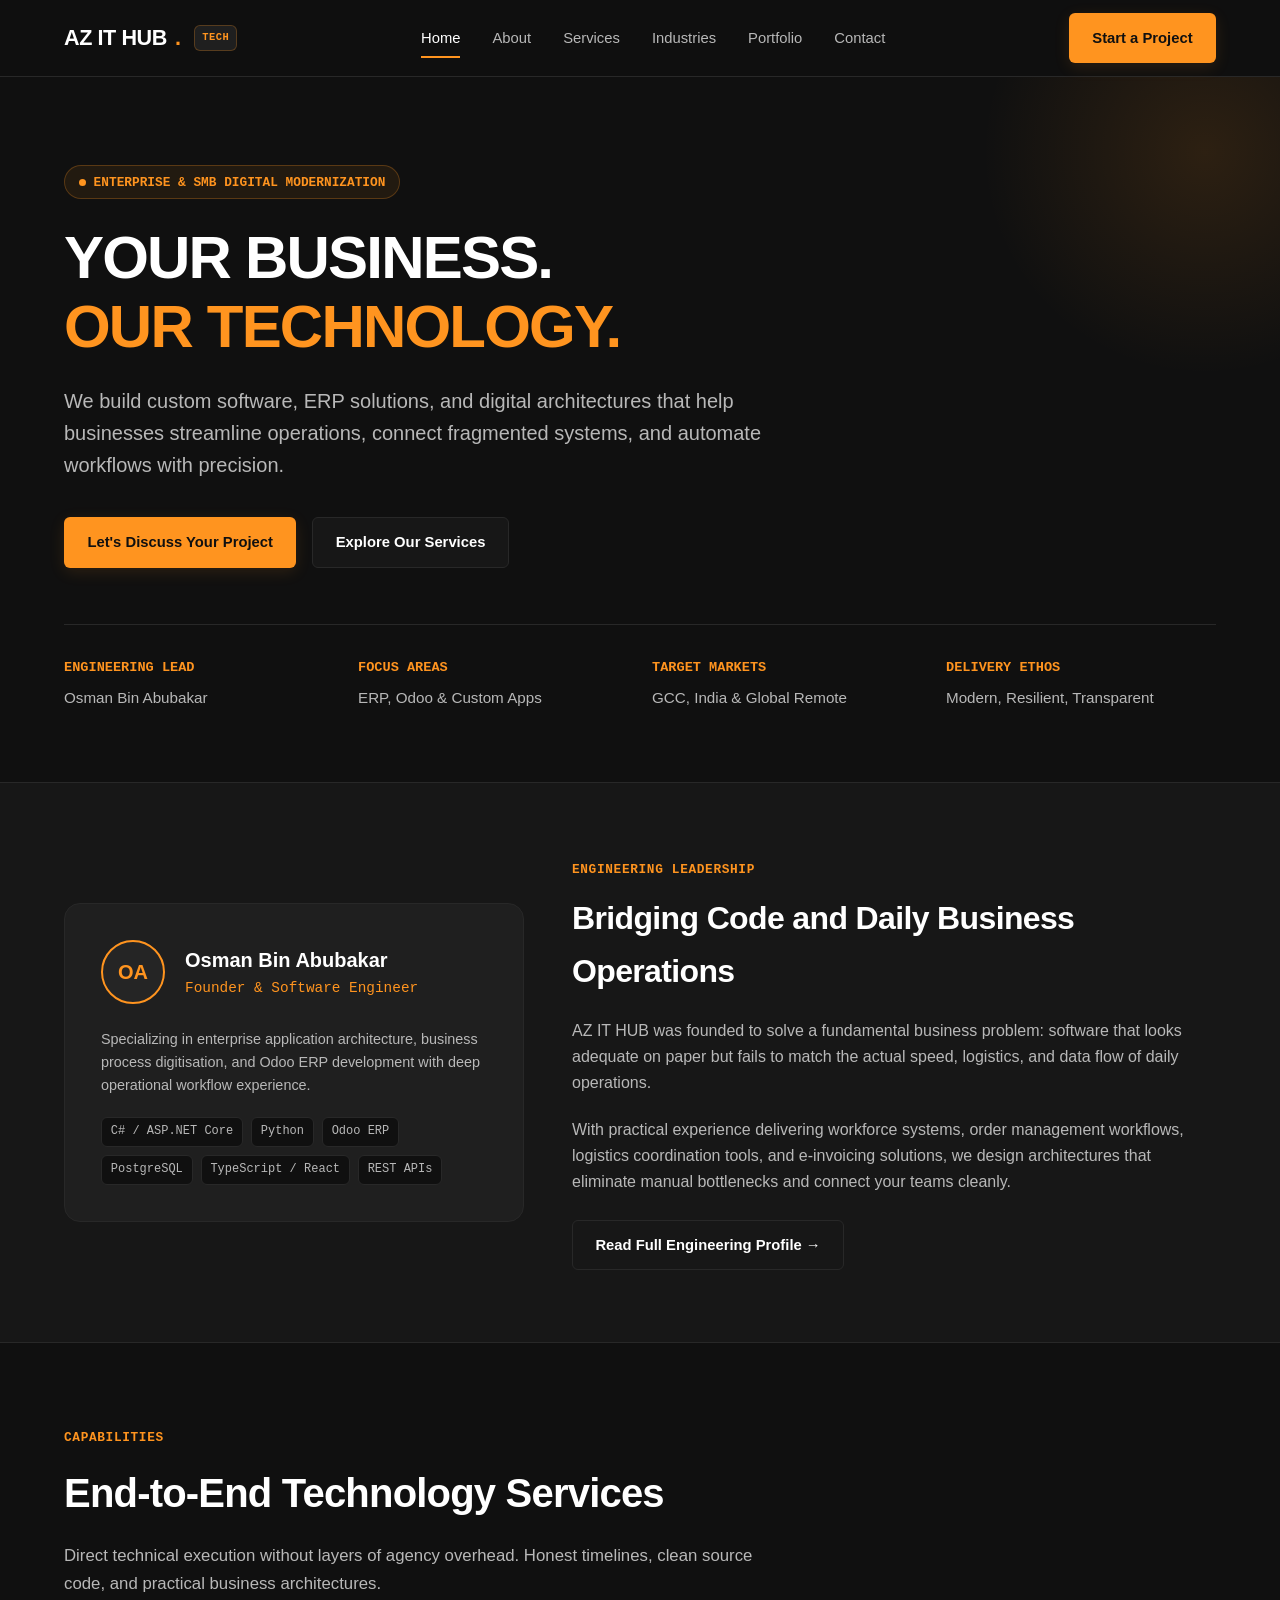
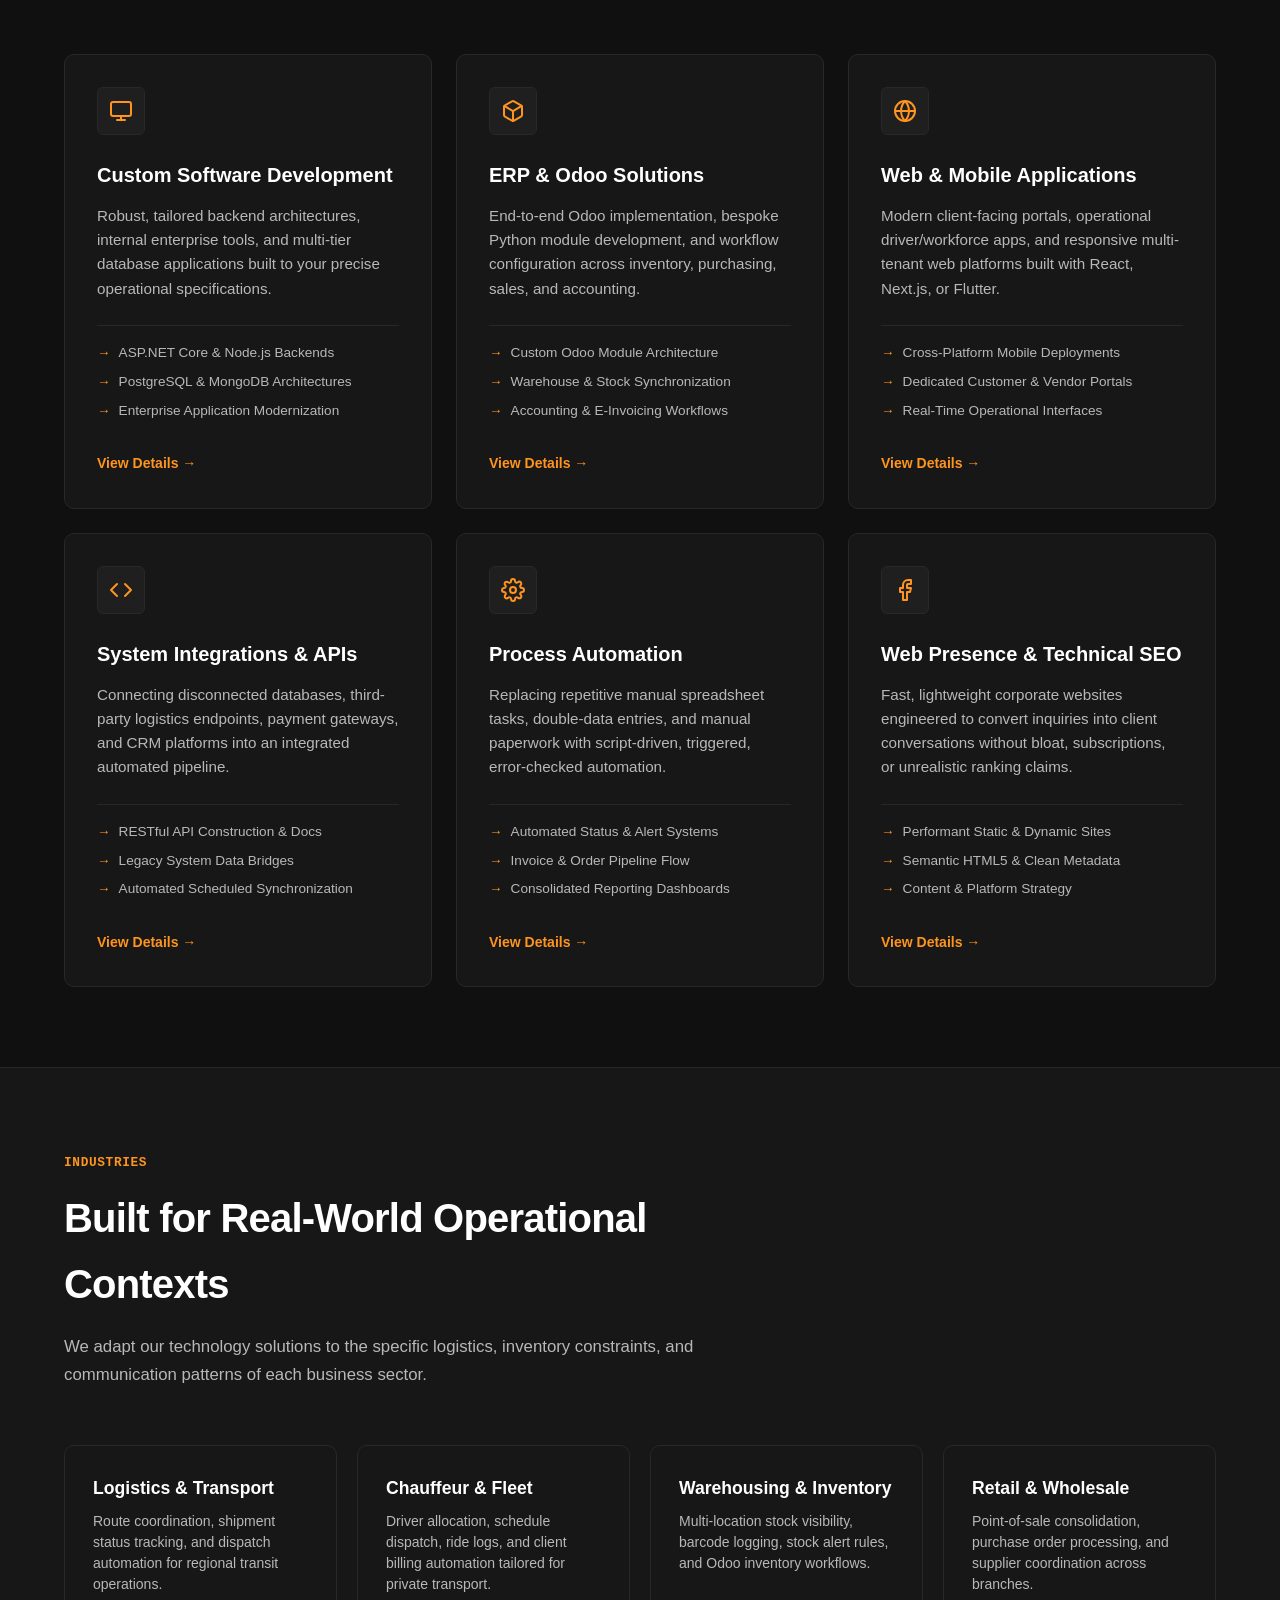
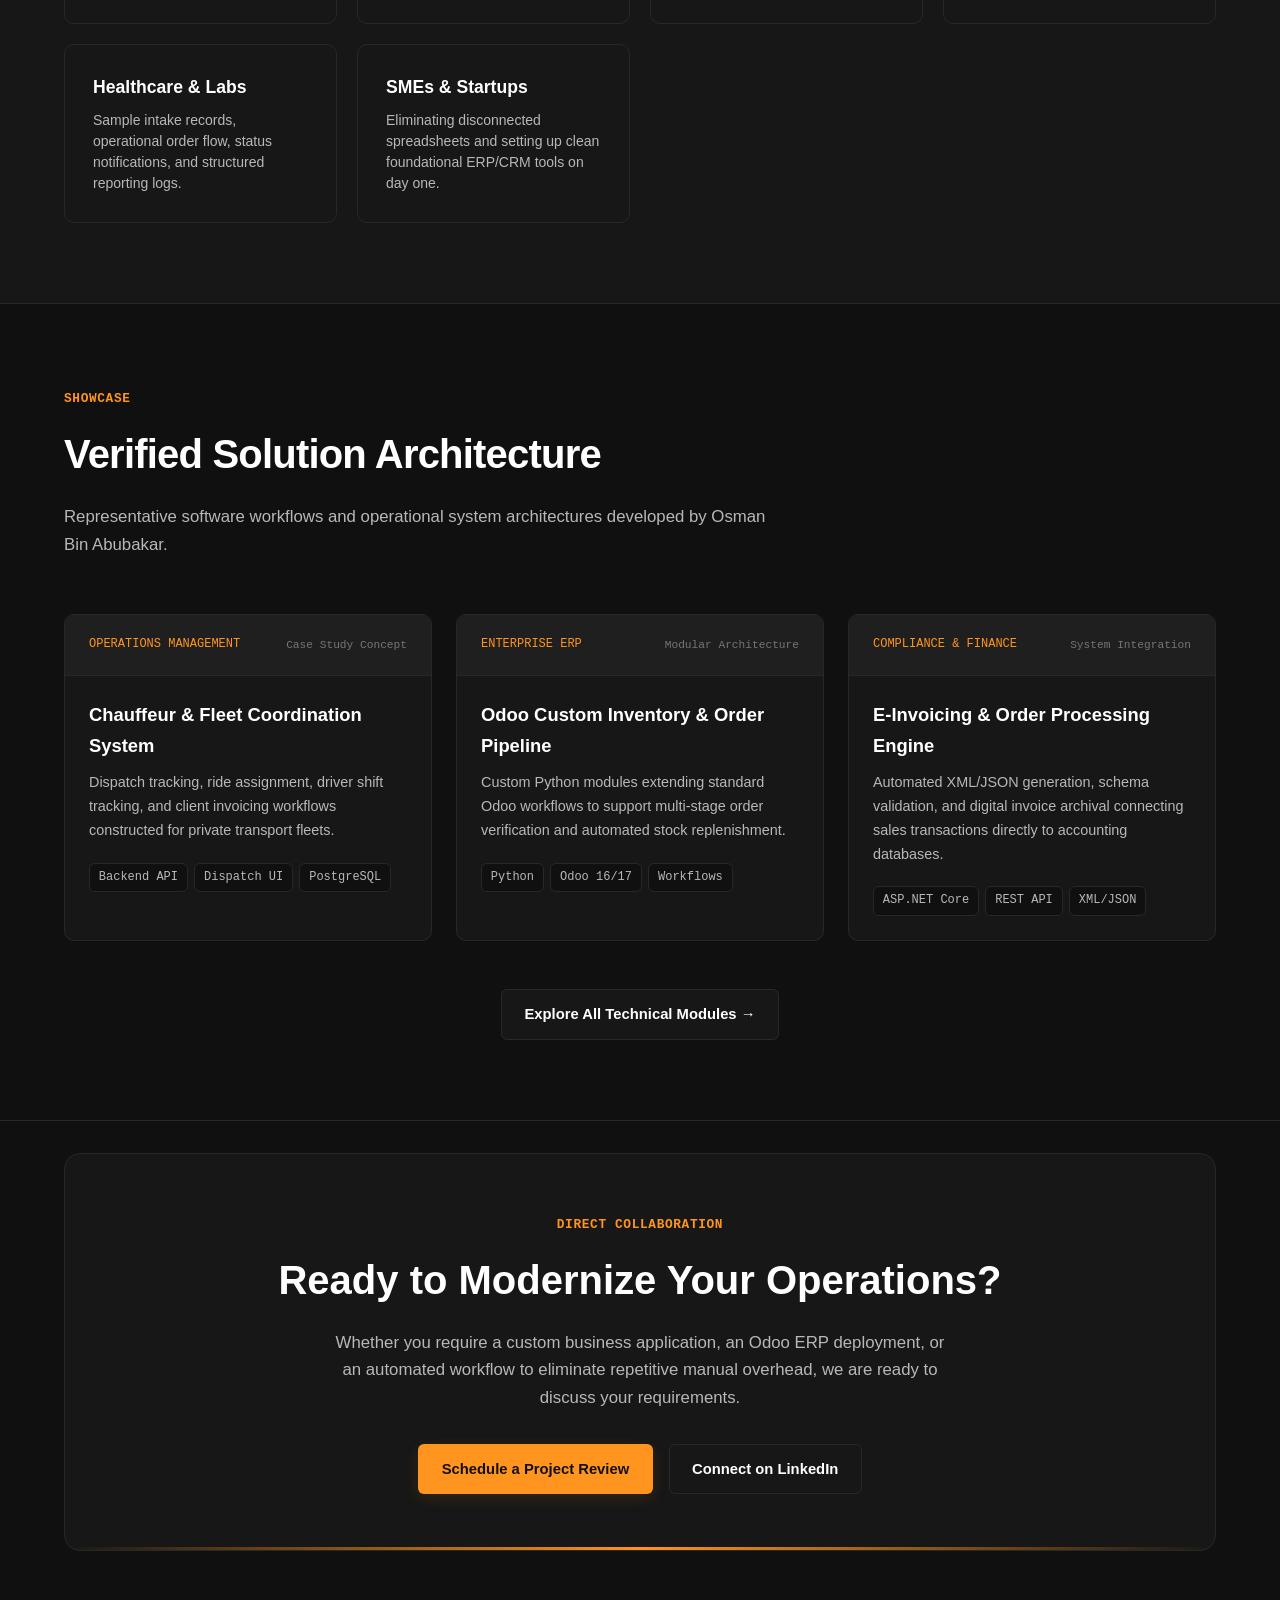
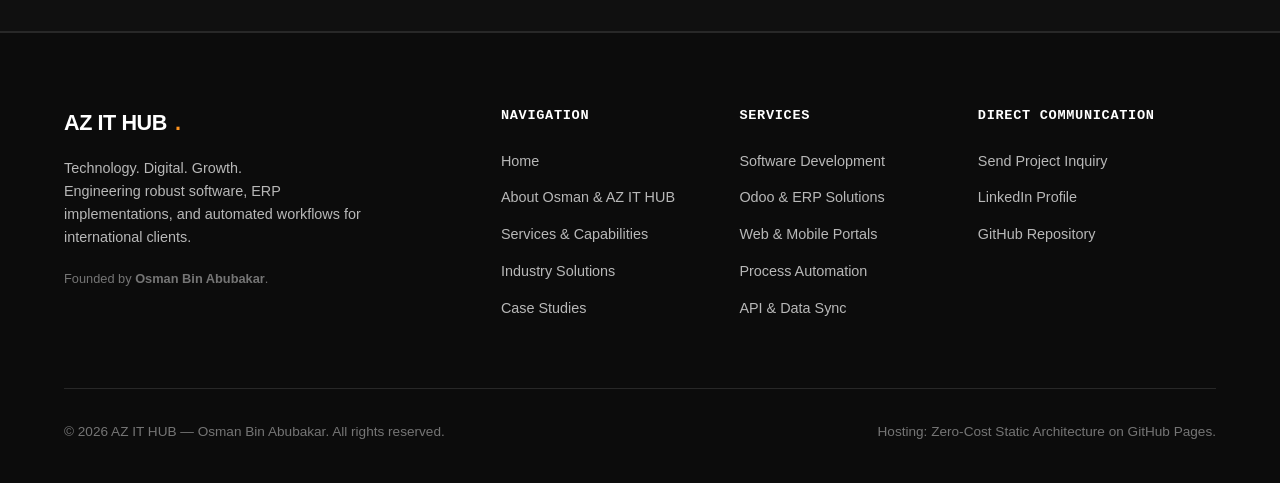
==== index.html @ c51abe87 "Add index.html for AZ IT HUB website This is a new HTML file for the AZ IT HUB website, including me" ====
<!DOCTYPE html>
<html lang="en">
<head>
  <meta charset="UTF-8">
  <meta name="viewport" content="width=device-width, initial-scale=1.0">
  <title>AZ IT HUB — Custom Software, ERP & Odoo Solutions</title>
  
  <meta name="description" content="AZ IT HUB provides custom software engineering, ERP & Odoo customization, web/mobile applications, and business process automation for GCC and international enterprises.">
  <meta name="keywords" content="AZ IT HUB, Osman Bin Abubakar, Odoo Developer, ERP Solutions, Software Development GCC, Business Automation, Saudi Arabia, UAE, Oman">
  <meta name="author" content="Osman Bin Abubakar">

  <!-- Open Graph / Meta -->
  <meta property="og:type" content="website">
  <meta property="og:title" content="AZ IT HUB — Technology. Digital. Growth.">
  <meta property="og:description" content="Custom software development, ERP workflows, and enterprise automation by Osman Bin Abubakar.">
  <meta property="og:url" content="https://GITHUBUSERNAME.github.io/">

  <link rel="stylesheet" href="assets/css/style.css">

  <!-- Structured Data / JSON-LD -->
  <script type="application/ld+json">
  {
    "@context": "https://schema.org",
    "@type": "ProfessionalService",
    "name": "AZ IT HUB",
    "founder": {
      "@type": "Person",
      "name": "Osman Bin Abubakar",
      "jobTitle": "Software Engineer"
    },
    "slogan": "Technology. Digital. Growth.",
    "description": "Enterprise software engineering, Odoo implementations, and process automation solutions.",
    "url": "https://GITHUBUSERNAME.github.io/",
    "areaServed": ["Saudi Arabia", "United Arab Emirates", "Oman", "Qatar", "India", "Worldwide"]
  }
  </script>
</head>
<body>

  <!-- Site Navigation -->
  <header class="site-header">
    <div class="container nav-wrapper">
      <a href="index.html" class="brand-logo" aria-label="AZ IT HUB Homepage">
        AZ IT HUB<span class="accent-dot">.</span>
        <span class="brand-badge">Tech</span>
      </a>

      <nav class="nav-menu" id="navMenu" aria-label="Primary Navigation">
        <a href="index.html" class="nav-link active">Home</a>
        <a href="about.html" class="nav-link">About</a>
        <a href="services.html" class="nav-link">Services</a>
        <a href="industries.html" class="nav-link">Industries</a>
        <a href="portfolio.html" class="nav-link">Portfolio</a>
        <a href="contact.html" class="nav-link">Contact</a>
      </nav>

      <div class="nav-actions">
        <a href="contact.html" class="btn btn-primary">Start a Project</a>
        <button class="menu-toggle" id="menuToggle" aria-label="Toggle navigation menu" aria-expanded="false">
          <svg viewBox="0 0 24 24" fill="none" stroke="currentColor" stroke-width="2" stroke-linecap="round" stroke-linejoin="round">
            <line x1="3" y1="12" x2="21" y2="12"></line>
            <line x1="3" y1="6" x2="21" y2="6"></line>
            <line x1="3" y1="18" x2="21" y2="18"></line>
          </svg>
        </button>
      </div>
    </div>
  </header>

  <main>
    <!-- Hero Section -->
    <section class="hero-section">
      <div class="container">
        <div class="hero-content">
          <div class="hero-pill">
            <span class="dot"></span>
            Enterprise &amp; SMB Digital Modernization
          </div>
          <h1 class="hero-title">
            YOUR BUSINESS.<br>
            <span class="highlight">OUR TECHNOLOGY.</span>
          </h1>
          <p class="hero-lead">
            We build custom software, ERP solutions, and digital architectures that help businesses streamline operations, connect fragmented systems, and automate workflows with precision.
          </p>
          <div class="hero-cta-group">
            <a href="contact.html" class="btn btn-primary">Let's Discuss Your Project</a>
            <a href="services.html" class="btn btn-secondary">Explore Our Services</a>
          </div>
        </div>

        <div class="hero-meta">
          <div class="meta-item">
            <h4>Engineering Lead</h4>
            <p>Osman Bin Abubakar</p>
          </div>
          <div class="meta-item">
            <h4>Focus Areas</h4>
            <p>ERP, Odoo &amp; Custom Apps</p>
          </div>
          <div class="meta-item">
            <h4>Target Markets</h4>
            <p>GCC, India &amp; Global Remote</p>
          </div>
          <div class="meta-item">
            <h4>Delivery Ethos</h4>
            <p>Modern, Resilient, Transparent</p>
          </div>
        </div>
      </div>
    </section>

    <!-- Founder & Technical Capability -->
    <section class="founder-strip">
      <div class="container">
        <div class="founder-grid">
          <div class="founder-card">
            <div class="founder-card-header">
              <div class="founder-avatar-placeholder">OA</div>
              <div class="founder-info">
                <h3>Osman Bin Abubakar</h3>
                <p>Founder &amp; Software Engineer</p>
              </div>
            </div>
            <p style="font-size: 0.9rem; color: var(--text-muted); line-height: 1.6;">
              Specializing in enterprise application architecture, business process digitisation, and Odoo ERP development with deep operational workflow experience.
            </p>
            <div class="founder-stack-tags">
              <span class="tag">C# / ASP.NET Core</span>
              <span class="tag">Python</span>
              <span class="tag">Odoo ERP</span>
              <span class="tag">PostgreSQL</span>
              <span class="tag">TypeScript / React</span>
              <span class="tag">REST APIs</span>
            </div>
          </div>

          <div class="founder-narrative">
            <span class="section-tag">Engineering Leadership</span>
            <h2>Bridging Code and Daily Business Operations</h2>
            <p>
              AZ IT HUB was founded to solve a fundamental business problem: software that looks adequate on paper but fails to match the actual speed, logistics, and data flow of daily operations.
            </p>
            <p>
              With practical experience delivering workforce systems, order management workflows, logistics coordination tools, and e-invoicing solutions, we design architectures that eliminate manual bottlenecks and connect your teams cleanly.
            </p>
            <div style="margin-top: 1.5rem;">
              <a href="about.html" class="btn btn-outline">Read Full Engineering Profile &rarr;</a>
            </div>
          </div>
        </div>
      </div>
    </section>

    <!-- Core Services Overview -->
    <section class="section">
      <div class="container">
        <div class="section-header">
          <span class="section-tag">Capabilities</span>
          <h2 class="section-title">End-to-End Technology Services</h2>
          <p class="section-desc">
            Direct technical execution without layers of agency overhead. Honest timelines, clean source code, and practical business architectures.
          </p>
        </div>

        <div class="services-grid">
          <!-- Service 1 -->
          <article class="service-card">
            <div class="service-icon">
              <svg width="24" height="24" fill="none" stroke="currentColor" stroke-width="2" stroke-linecap="round" stroke-linejoin="round"><rect x="2" y="3" width="20" height="14" rx="2" ry="2"></rect><line x1="8" y1="21" x2="16" y2="21"></line><line x1="12" y1="17" x2="12" y2="21"></line></svg>
            </div>
            <h3>Custom Software Development</h3>
            <p>Robust, tailored backend architectures, internal enterprise tools, and multi-tier database applications built to your precise operational specifications.</p>
            <ul class="service-features">
              <li>ASP.NET Core &amp; Node.js Backends</li>
              <li>PostgreSQL &amp; MongoDB Architectures</li>
              <li>Enterprise Application Modernization</li>
            </ul>
            <a href="services.html#software" class="service-link">View Details &rarr;</a>
          </article>

          <!-- Service 2 -->
          <article class="service-card">
            <div class="service-icon">
              <svg width="24" height="24" fill="none" stroke="currentColor" stroke-width="2" stroke-linecap="round" stroke-linejoin="round"><path d="M21 16V8a2 2 0 0 0-1-1.73l-7-4a2 2 0 0 0-2 0l-7 4A2 2 0 0 0 3 8v8a2 2 0 0 0 1 1.73l7 4a2 2 0 0 0 2 0l7-4A2 2 0 0 0 21 16z"></path><polyline points="3.27 6.96 12 12.01 20.73 6.96"></polyline><line x1="12" y1="22.08" x2="12" y2="12"></line></svg>
            </div>
            <h3>ERP &amp; Odoo Solutions</h3>
            <p>End-to-end Odoo implementation, bespoke Python module development, and workflow configuration across inventory, purchasing, sales, and accounting.</p>
            <ul class="service-features">
              <li>Custom Odoo Module Architecture</li>
              <li>Warehouse &amp; Stock Synchronization</li>
              <li>Accounting &amp; E-Invoicing Workflows</li>
            </ul>
            <a href="services.html#odoo" class="service-link">View Details &rarr;</a>
          </article>

          <!-- Service 3 -->
          <article class="service-card">
            <div class="service-icon">
              <svg width="24" height="24" fill="none" stroke="currentColor" stroke-width="2" stroke-linecap="round" stroke-linejoin="round"><circle cx="12" cy="12" r="10"></circle><line x1="2" y1="12" x2="22" y2="12"></line><path d="M12 2a15.3 15.3 0 0 1 4 10 15.3 15.3 0 0 1-4 10 15.3 15.3 0 0 1-4-10 15.3 15.3 0 0 1 4-10z"></path></svg>
            </div>
            <h3>Web &amp; Mobile Applications</h3>
            <p>Modern client-facing portals, operational driver/workforce apps, and responsive multi-tenant web platforms built with React, Next.js, or Flutter.</p>
            <ul class="service-features">
              <li>Cross-Platform Mobile Deployments</li>
              <li>Dedicated Customer &amp; Vendor Portals</li>
              <li>Real-Time Operational Interfaces</li>
            </ul>
            <a href="services.html#apps" class="service-link">View Details &rarr;</a>
          </article>

          <!-- Service 4 -->
          <article class="service-card">
            <div class="service-icon">
              <svg width="24" height="24" fill="none" stroke="currentColor" stroke-width="2" stroke-linecap="round" stroke-linejoin="round"><polyline points="16 18 22 12 16 6"></polyline><polyline points="8 6 2 12 8 18"></polyline></svg>
            </div>
            <h3>System Integrations &amp; APIs</h3>
            <p>Connecting disconnected databases, third-party logistics endpoints, payment gateways, and CRM platforms into an integrated automated pipeline.</p>
            <ul class="service-features">
              <li>RESTful API Construction &amp; Docs</li>
              <li>Legacy System Data Bridges</li>
              <li>Automated Scheduled Synchronization</li>
            </ul>
            <a href="services.html#integrations" class="service-link">View Details &rarr;</a>
          </article>

          <!-- Service 5 -->
          <article class="service-card">
            <div class="service-icon">
              <svg width="24" height="24" fill="none" stroke="currentColor" stroke-width="2" stroke-linecap="round" stroke-linejoin="round"><circle cx="12" cy="12" r="3"></circle><path d="M19.4 15a1.65 1.65 0 0 0 .33 1.82l.06.06a2 2 0 0 1 0 2.83 2 2 0 0 1-2.83 0l-.06-.06a1.65 1.65 0 0 0-1.82-.33 1.65 1.65 0 0 0-1 1.51V21a2 2 0 0 1-2 2 2 2 0 0 1-2-2v-.09A1.65 1.65 0 0 0 9 19.4a1.65 1.65 0 0 0-1.82.33l-.06.06a2 2 0 0 1-2.83 0 2 2 0 0 1 0-2.83l.06-.06a1.65 1.65 0 0 0 .33-1.82 1.65 1.65 0 0 0-1.51-1H3a2 2 0 0 1-2-2 2 2 0 0 1 2-2h.09A1.65 1.65 0 0 0 4.6 9a1.65 1.65 0 0 0-.33-1.82l-.06-.06a2 2 0 0 1 0-2.83 2 2 0 0 1 2.83 0l.06.06a1.65 1.65 0 0 0 1.82.33H9a1.65 1.65 0 0 0 1-1.51V3a2 2 0 0 1 2-2 2 2 0 0 1 2 2v.09a1.65 1.65 0 0 0 1 1.51 1.65 1.65 0 0 0 1.82-.33l.06-.06a2 2 0 0 1 2.83 0 2 2 0 0 1 0 2.83l-.06.06a1.65 1.65 0 0 0-.33 1.82V9a1.65 1.65 0 0 0 1.51 1H21a2 2 0 0 1 2 2 2 2 0 0 1-2 2h-.09a1.65 1.65 0 0 0-1.51 1z"></path></svg>
            </div>
            <h3>Process Automation</h3>
            <p>Replacing repetitive manual spreadsheet tasks, double-data entries, and manual paperwork with script-driven, triggered, error-checked automation.</p>
            <ul class="service-features">
              <li>Automated Status &amp; Alert Systems</li>
              <li>Invoice &amp; Order Pipeline Flow</li>
              <li>Consolidated Reporting Dashboards</li>
            </ul>
            <a href="services.html#automation" class="service-link">View Details &rarr;</a>
          </article>

          <!-- Service 6 -->
          <article class="service-card">
            <div class="service-icon">
              <svg width="24" height="24" fill="none" stroke="currentColor" stroke-width="2" stroke-linecap="round" stroke-linejoin="round"><path d="M18 2h-3a5 5 0 0 0-5 5v3H7v4h3v8h4v-8h3l1-4h-4V7a1 1 0 0 1 1-1h3z"></path></svg>
            </div>
            <h3>Web Presence &amp; Technical SEO</h3>
            <p>Fast, lightweight corporate websites engineered to convert inquiries into client conversations without bloat, subscriptions, or unrealistic ranking claims.</p>
            <ul class="service-features">
              <li>Performant Static &amp; Dynamic Sites</li>
              <li>Semantic HTML5 &amp; Clean Metadata</li>
              <li>Content &amp; Platform Strategy</li>
            </ul>
            <a href="services.html#web" class="service-link">View Details &rarr;</a>
          </article>
        </div>
      </div>
    </section>

    <!-- Industry Alignment -->
    <section class="section" style="background-color: var(--bg-surface);">
      <div class="container">
        <div class="section-header">
          <span class="section-tag">Industries</span>
          <h2 class="section-title">Built for Real-World Operational Contexts</h2>
          <p class="section-desc">
            We adapt our technology solutions to the specific logistics, inventory constraints, and communication patterns of each business sector.
          </p>
        </div>

        <div class="industries-grid">
          <div class="industry-card">
            <h4>Logistics &amp; Transport</h4>
            <p>Route coordination, shipment status tracking, and dispatch automation for regional transit operations.</p>
          </div>
          <div class="industry-card">
            <h4>Chauffeur &amp; Fleet</h4>
            <p>Driver allocation, schedule dispatch, ride logs, and client billing automation tailored for private transport.</p>
          </div>
          <div class="industry-card">
            <h4>Warehousing &amp; Inventory</h4>
            <p>Multi-location stock visibility, barcode logging, stock alert rules, and Odoo inventory workflows.</p>
          </div>
          <div class="industry-card">
            <h4>Retail &amp; Wholesale</h4>
            <p>Point-of-sale consolidation, purchase order processing, and supplier coordination across branches.</p>
          </div>
          <div class="industry-card">
            <h4>Healthcare &amp; Labs</h4>
            <p>Sample intake records, operational order flow, status notifications, and structured reporting logs.</p>
          </div>
          <div class="industry-card">
            <h4>SMEs &amp; Startups</h4>
            <p>Eliminating disconnected spreadsheets and setting up clean foundational ERP/CRM tools on day one.</p>
          </div>
        </div>
      </div>
    </section>

    <!-- Project Portfolio Showcase -->
    <section class="section">
      <div class="container">
        <div class="section-header">
          <span class="section-tag">Showcase</span>
          <h2 class="section-title">Verified Solution Architecture</h2>
          <p class="section-desc">
            Representative software workflows and operational system architectures developed by Osman Bin Abubakar.
          </p>
        </div>

        <div class="portfolio-grid">
          <article class="portfolio-card">
            <div class="portfolio-header">
              <span class="portfolio-category">Operations Management</span>
              <span class="portfolio-status">Case Study Concept</span>
            </div>
            <div class="portfolio-body">
              <h3>Chauffeur &amp; Fleet Coordination System</h3>
              <p>Dispatch tracking, ride assignment, driver shift tracking, and client invoicing workflows constructed for private transport fleets.</p>
              <div class="portfolio-stack">
                <span class="tag">Backend API</span>
                <span class="tag">Dispatch UI</span>
                <span class="tag">PostgreSQL</span>
              </div>
            </div>
          </article>

          <article class="portfolio-card">
            <div class="portfolio-header">
              <span class="portfolio-category">Enterprise ERP</span>
              <span class="portfolio-status">Modular Architecture</span>
            </div>
            <div class="portfolio-body">
              <h3>Odoo Custom Inventory &amp; Order Pipeline</h3>
              <p>Custom Python modules extending standard Odoo workflows to support multi-stage order verification and automated stock replenishment.</p>
              <div class="portfolio-stack">
                <span class="tag">Python</span>
                <span class="tag">Odoo 16/17</span>
                <span class="tag">Workflows</span>
              </div>
            </div>
          </article>

          <article class="portfolio-card">
            <div class="portfolio-header">
              <span class="portfolio-category">Compliance &amp; Finance</span>
              <span class="portfolio-status">System Integration</span>
            </div>
            <div class="portfolio-body">
              <h3>E-Invoicing &amp; Order Processing Engine</h3>
              <p>Automated XML/JSON generation, schema validation, and digital invoice archival connecting sales transactions directly to accounting databases.</p>
              <div class="portfolio-stack">
                <span class="tag">ASP.NET Core</span>
                <span class="tag">REST API</span>
                <span class="tag">XML/JSON</span>
              </div>
            </div>
          </article>
        </div>
        
        <div style="text-align: center; margin-top: 3rem;">
          <a href="portfolio.html" class="btn btn-secondary">Explore All Technical Modules &rarr;</a>
        </div>
      </div>
    </section>

    <!-- Contact CTA Strip -->
    <section class="section" style="padding-top: 2rem;">
      <div class="container">
        <div class="cta-box">
          <span class="section-tag">Direct Collaboration</span>
          <h2>Ready to Modernize Your Operations?</h2>
          <p>
            Whether you require a custom business application, an Odoo ERP deployment, or an automated workflow to eliminate repetitive manual overhead, we are ready to discuss your requirements.
          </p>
          <div class="cta-buttons">
            <a href="contact.html" class="btn btn-primary">Schedule a Project Review</a>
            <a href="https://www.linkedin.com/" target="_blank" rel="noopener noreferrer" class="btn btn-secondary">Connect on LinkedIn</a>
          </div>
        </div>
      </div>
    </section>
  </main>

  <!-- Footer -->
  <footer class="site-footer">
    <div class="container">
      <div class="footer-grid">
        <div class="footer-brand">
          <a href="index.html" class="brand-logo" style="margin-bottom: 1rem; display: inline-flex;">
            AZ IT HUB<span class="accent-dot">.</span>
          </a>
          <p>
            Technology. Digital. Growth.<br>
            Engineering robust software, ERP implementations, and automated workflows for international clients.
          </p>
          <p style="font-size: 0.8rem; color: var(--text-subtle);">
            Founded by <strong>Osman Bin Abubakar</strong>.
          </p>
        </div>

        <div class="footer-col">
          <h4>Navigation</h4>
          <ul class="footer-links">
            <li><a href="index.html">Home</a></li>
            <li><a href="about.html">About Osman &amp; AZ IT HUB</a></li>
            <li><a href="services.html">Services &amp; Capabilities</a></li>
            <li><a href="industries.html">Industry Solutions</a></li>
            <li><a href="portfolio.html">Case Studies</a></li>
          </ul>
        </div>

        <div class="footer-col">
          <h4>Services</h4>
          <ul class="footer-links">
            <li><a href="services.html#software">Software Development</a></li>
            <li><a href="services.html#odoo">Odoo &amp; ERP Solutions</a></li>
            <li><a href="services.html#apps">Web &amp; Mobile Portals</a></li>
            <li><a href="services.html#automation">Process Automation</a></li>
            <li><a href="services.html#integrations">API &amp; Data Sync</a></li>
          </ul>
        </div>

        <div class="footer-col">
          <h4>Direct Communication</h4>
          <ul class="footer-links">
            <li><a href="contact.html">Send Project Inquiry</a></li>
            <li><a href="https://www.linkedin.com/" target="_blank" rel="noopener noreferrer">LinkedIn Profile</a></li>
            <li><a href="https://github.com/GITHUBUSERNAME" target="_blank" rel="noopener noreferrer">GitHub Repository</a></li>
          </ul>
        </div>
      </div>

      <div class="footer-bottom">
        <div>
          &copy; <span id="currentYear"></span> AZ IT HUB — Osman Bin Abubakar. All rights reserved.
        </div>
        <div>
          Hosting: Zero-Cost Static Architecture on GitHub Pages.
        </div>
      </div>
    </div>
  </footer>

  <script src="assets/js/script.js"></script>
</body>
</html>
---- assets/css/style.css ----
/* ==========================================================================
   AZ IT HUB — MASTER DESIGN SYSTEM
   Brand Palette:
   - Primary Dark:   #101010
   - Surface Dark:   #171717
   - Elevated Dark:  #1F1F1F
   - Accent Orange:  #FF941F
   - Text White:     #FFFFFF
   - Text Muted:     #B8B8B8
   - Border Subtle:  #282828
   ========================================================================== */

:root {
  --bg-primary: #101010;
  --bg-surface: #171717;
  --bg-elevated: #1F1F1F;
  --accent: #FF941F;
  --accent-hover: #E07E12;
  --accent-glow: rgba(255, 148, 31, 0.12);
  --text-main: #FFFFFF;
  --text-muted: #B8B8B8;
  --text-subtle: #757575;
  --border: #282828;
  --border-focus: #FF941F;
  --container-max: 1200px;
  --transition: all 0.25s cubic-bezier(0.16, 1, 0.3, 1);
  --radius-sm: 6px;
  --radius-md: 10px;
  --radius-lg: 16px;
  --font-stack: -apple-system, BlinkMacSystemFont, "Segoe UI", Roboto, "Helvetica Neue", Arial, sans-serif;
  --font-mono: SFMono-Regular, Menlo, Monaco, Consolas, "Liberation Mono", "Courier New", monospace;
}

*, *::before, *::after {
  box-sizing: border-box;
  margin: 0;
  padding: 0;
}

html {
  font-size: 16px;
  scroll-behavior: smooth;
  background-color: var(--bg-primary);
}

body {
  font-family: var(--font-stack);
  background-color: var(--bg-primary);
  color: var(--text-main);
  line-height: 1.65;
  -webkit-font-smoothing: antialiased;
  -moz-osx-font-smoothing: grayscale;
  overflow-x: hidden;
}

img, svg {
  display: block;
  max-width: 100%;
}

a {
  color: inherit;
  text-decoration: none;
  transition: var(--transition);
}

ul {
  list-style: none;
}

.container {
  width: 100%;
  max-width: var(--container-max);
  margin-left: auto;
  margin-right: auto;
  padding-left: 1.5rem;
  padding-right: 1.5rem;
}

/* ==========================================================================
   NAVIGATION BAR
   ========================================================================== */

.site-header {
  position: sticky;
  top: 0;
  z-index: 1000;
  background-color: rgba(16, 16, 16, 0.92);
  backdrop-filter: blur(12px);
  -webkit-backdrop-filter: blur(12px);
  border-bottom: 1px solid var(--border);
  transition: var(--transition);
}

.nav-wrapper {
  display: flex;
  align-items: center;
  justify-content: space-between;
  height: 76px;
}

.brand-logo {
  display: flex;
  align-items: center;
  gap: 0.5rem;
  font-size: 1.35rem;
  font-weight: 800;
  letter-spacing: -0.02em;
  color: var(--text-main);
}

.brand-logo .accent-dot {
  color: var(--accent);
}

.brand-badge {
  font-size: 0.65rem;
  font-family: var(--font-mono);
  font-weight: 600;
  background: var(--bg-elevated);
  color: var(--accent);
  padding: 0.2rem 0.45rem;
  border-radius: var(--radius-sm);
  border: 1px solid rgba(255, 148, 31, 0.25);
  margin-left: 0.35rem;
  letter-spacing: 0.05em;
  text-transform: uppercase;
}

.nav-menu {
  display: flex;
  align-items: center;
  gap: 2rem;
}

.nav-link {
  font-size: 0.925rem;
  font-weight: 500;
  color: var(--text-muted);
  position: relative;
  padding: 0.5rem 0;
}

.nav-link:hover,
.nav-link.active {
  color: var(--text-main);
}

.nav-link.active::after {
  content: "";
  position: absolute;
  bottom: 0;
  left: 0;
  width: 100%;
  height: 2px;
  background-color: var(--accent);
}

.nav-actions {
  display: flex;
  align-items: center;
  gap: 1rem;
}

.menu-toggle {
  display: none;
  background: none;
  border: 1px solid var(--border);
  border-radius: var(--radius-sm);
  padding: 0.5rem;
  cursor: pointer;
  color: var(--text-main);
}

.menu-toggle svg {
  width: 22px;
  height: 22px;
}

/* ==========================================================================
   BUTTONS & ACTION ELEMENTS
   ========================================================================== */

.btn {
  display: inline-flex;
  align-items: center;
  justify-content: center;
  gap: 0.5rem;
  font-size: 0.925rem;
  font-weight: 600;
  padding: 0.75rem 1.4rem;
  border-radius: var(--radius-sm);
  cursor: pointer;
  white-space: nowrap;
  transition: var(--transition);
  border: 1px solid transparent;
}

.btn-primary {
  background-color: var(--accent);
  color: #101010;
  box-shadow: 0 4px 16px var(--accent-glow);
}

.btn-primary:hover {
  background-color: var(--accent-hover);
  transform: translateY(-1px);
}

.btn-secondary {
  background-color: var(--bg-surface);
  color: var(--text-main);
  border-color: var(--border);
}

.btn-secondary:hover {
  background-color: var(--bg-elevated);
  border-color: var(--accent);
}

.btn-outline {
  background-color: transparent;
  color: var(--text-main);
  border-color: var(--border);
}

.btn-outline:hover {
  border-color: var(--accent);
  color: var(--accent);
}

/* ==========================================================================
   HERO SECTION
   ========================================================================== */

.hero-section {
  padding: 5.5rem 0 4.5rem;
  position: relative;
  border-bottom: 1px solid var(--border);
  overflow: hidden;
}

.hero-section::before {
  content: "";
  position: absolute;
  top: -150px;
  right: -150px;
  width: 450px;
  height: 450px;
  background: radial-gradient(circle, var(--accent-glow) 0%, transparent 70%);
  pointer-events: none;
  z-index: 0;
}

.hero-content {
  position: relative;
  z-index: 1;
  max-width: 860px;
}

.hero-pill {
  display: inline-flex;
  align-items: center;
  gap: 0.5rem;
  font-size: 0.8rem;
  font-weight: 600;
  font-family: var(--font-mono);
  color: var(--accent);
  background-color: rgba(255, 148, 31, 0.08);
  border: 1px solid rgba(255, 148, 31, 0.25);
  padding: 0.35rem 0.85rem;
  border-radius: 999px;
  margin-bottom: 1.5rem;
  text-transform: uppercase;
}

.hero-pill .dot {
  width: 7px;
  height: 7px;
  background-color: var(--accent);
  border-radius: 50%;
}

.hero-title {
  font-size: clamp(2.25rem, 5vw, 3.75rem);
  font-weight: 800;
  letter-spacing: -0.03em;
  line-height: 1.15;
  margin-bottom: 1.5rem;
}

.hero-title .highlight {
  color: var(--accent);
}

.hero-lead {
  font-size: clamp(1.05rem, 2vw, 1.25rem);
  color: var(--text-muted);
  line-height: 1.6;
  margin-bottom: 2.25rem;
  max-width: 760px;
}

.hero-cta-group {
  display: flex;
  flex-wrap: wrap;
  gap: 1rem;
  margin-bottom: 3.5rem;
}

.hero-meta {
  display: grid;
  grid-template-columns: repeat(auto-fit, minmax(200px, 1fr));
  gap: 1.5rem;
  padding-top: 2rem;
  border-top: 1px solid var(--border);
}

.meta-item h4 {
  font-size: 0.85rem;
  font-family: var(--font-mono);
  color: var(--accent);
  text-transform: uppercase;
  margin-bottom: 0.35rem;
}

.meta-item p {
  font-size: 0.95rem;
  color: var(--text-muted);
}

/* ==========================================================================
   FOUNDER INTRODUCTION STRIP
   ========================================================================== */

.founder-strip {
  padding: 4.5rem 0;
  background-color: var(--bg-surface);
  border-bottom: 1px solid var(--border);
}

.founder-grid {
  display: grid;
  grid-template-columns: 1fr 1.4fr;
  gap: 3rem;
  align-items: center;
}

.founder-card {
  background-color: var(--bg-elevated);
  border: 1px solid var(--border);
  border-radius: var(--radius-lg);
  padding: 2.25rem;
  position: relative;
}

.founder-card-header {
  display: flex;
  align-items: center;
  gap: 1.25rem;
  margin-bottom: 1.5rem;
}

.founder-avatar-placeholder {
  width: 64px;
  height: 64px;
  border-radius: 50%;
  background: #252525;
  border: 2px solid var(--accent);
  display: flex;
  align-items: center;
  justify-content: center;
  font-size: 1.25rem;
  font-weight: 700;
  color: var(--accent);
}

.founder-info h3 {
  font-size: 1.25rem;
  font-weight: 700;
  color: var(--text-main);
}

.founder-info p {
  font-size: 0.9rem;
  color: var(--accent);
  font-family: var(--font-mono);
}

.founder-stack-tags {
  display: flex;
  flex-wrap: wrap;
  gap: 0.5rem;
  margin-top: 1.25rem;
}

.tag {
  font-size: 0.75rem;
  font-family: var(--font-mono);
  background-color: var(--bg-primary);
  color: var(--text-muted);
  padding: 0.25rem 0.55rem;
  border-radius: var(--radius-sm);
  border: 1px solid var(--border);
}

.founder-narrative h2 {
  font-size: 2rem;
  font-weight: 700;
  letter-spacing: -0.02em;
  margin-bottom: 1.25rem;
}

.founder-narrative p {
  font-size: 1rem;
  color: var(--text-muted);
  margin-bottom: 1.25rem;
}

/* ==========================================================================
   SERVICES SECTION
   ========================================================================== */

.section {
  padding: 5rem 0;
  border-bottom: 1px solid var(--border);
}

.section-header {
  margin-bottom: 3.5rem;
  max-width: 720px;
}

.section-tag {
  display: inline-block;
  font-size: 0.8rem;
  font-weight: 600;
  font-family: var(--font-mono);
  color: var(--accent);
  text-transform: uppercase;
  margin-bottom: 0.75rem;
  letter-spacing: 0.05em;
}

.section-title {
  font-size: clamp(1.85rem, 3.5vw, 2.5rem);
  font-weight: 700;
  letter-spacing: -0.02em;
  margin-bottom: 1rem;
}

.section-desc {
  font-size: 1.05rem;
  color: var(--text-muted);
}

.services-grid {
  display: grid;
  grid-template-columns: repeat(auto-fit, minmax(320px, 1fr));
  gap: 1.5rem;
}

.service-card {
  background-color: var(--bg-surface);
  border: 1px solid var(--border);
  border-radius: var(--radius-md);
  padding: 2rem;
  transition: var(--transition);
  display: flex;
  flex-direction: column;
}

.service-card:hover {
  border-color: var(--accent);
  transform: translateY(-3px);
  background-color: var(--bg-elevated);
}

.service-icon {
  width: 48px;
  height: 48px;
  background-color: var(--bg-elevated);
  border: 1px solid var(--border);
  border-radius: var(--radius-sm);
  display: flex;
  align-items: center;
  justify-content: center;
  color: var(--accent);
  margin-bottom: 1.5rem;
}

.service-card h3 {
  font-size: 1.25rem;
  font-weight: 700;
  margin-bottom: 0.75rem;
}

.service-card p {
  font-size: 0.95rem;
  color: var(--text-muted);
  line-height: 1.6;
  margin-bottom: 1.5rem;
  flex-grow: 1;
}

.service-features {
  border-top: 1px solid var(--border);
  padding-top: 1rem;
  margin-bottom: 1.5rem;
}

.service-features li {
  font-size: 0.85rem;
  color: var(--text-muted);
  margin-bottom: 0.4rem;
  display: flex;
  align-items: center;
  gap: 0.5rem;
}

.service-features li::before {
  content: "→";
  color: var(--accent);
}

.service-link {
  font-size: 0.875rem;
  font-weight: 600;
  color: var(--accent);
  display: inline-flex;
  align-items: center;
  gap: 0.35rem;
}

.service-link:hover {
  color: var(--accent-hover);
  gap: 0.6rem;
}

/* ==========================================================================
   INDUSTRIES SECTION
   ========================================================================== */

.industries-grid {
  display: grid;
  grid-template-columns: repeat(auto-fit, minmax(260px, 1fr));
  gap: 1.25rem;
}

.industry-card {
  background-color: var(--bg-surface);
  border: 1px solid var(--border);
  border-radius: var(--radius-md);
  padding: 1.75rem;
  transition: var(--transition);
}

.industry-card:hover {
  border-color: var(--accent);
}

.industry-card h4 {
  font-size: 1.1rem;
  font-weight: 700;
  margin-bottom: 0.5rem;
  color: var(--text-main);
}

.industry-card p {
  font-size: 0.875rem;
  color: var(--text-muted);
  line-height: 1.5;
}

/* ==========================================================================
   PORTFOLIO PLACEHOLDER PREVIEW
   ========================================================================== */

.portfolio-grid {
  display: grid;
  grid-template-columns: repeat(auto-fit, minmax(320px, 1fr));
  gap: 1.5rem;
}

.portfolio-card {
  background-color: var(--bg-surface);
  border: 1px solid var(--border);
  border-radius: var(--radius-md);
  overflow: hidden;
  transition: var(--transition);
  display: flex;
  flex-direction: column;
}

.portfolio-card:hover {
  border-color: var(--accent);
}

.portfolio-header {
  padding: 1.25rem 1.5rem;
  background-color: var(--bg-elevated);
  border-bottom: 1px solid var(--border);
  display: flex;
  justify-content: space-between;
  align-items: center;
}

.portfolio-category {
  font-size: 0.75rem;
  font-family: var(--font-mono);
  color: var(--accent);
  text-transform: uppercase;
}

.portfolio-status {
  font-size: 0.7rem;
  font-family: var(--font-mono);
  color: var(--text-subtle);
}

.portfolio-body {
  padding: 1.5rem;
  flex-grow: 1;
}

.portfolio-body h3 {
  font-size: 1.15rem;
  font-weight: 700;
  margin-bottom: 0.65rem;
}

.portfolio-body p {
  font-size: 0.9rem;
  color: var(--text-muted);
  margin-bottom: 1.25rem;
}

.portfolio-stack {
  display: flex;
  flex-wrap: wrap;
  gap: 0.4rem;
}

/* ==========================================================================
   DIRECT ENGAGEMENT / CTA BAR
   ========================================================================== */

.cta-box {
  background-color: var(--bg-surface);
  border: 1px solid var(--border);
  border-radius: var(--radius-lg);
  padding: 3.5rem 2.5rem;
  text-align: center;
  position: relative;
  overflow: hidden;
}

.cta-box::after {
  content: "";
  position: absolute;
  bottom: 0;
  left: 0;
  right: 0;
  height: 3px;
  background: linear-gradient(90deg, transparent, var(--accent), transparent);
}

.cta-box h2 {
  font-size: clamp(1.8rem, 3.5vw, 2.5rem);
  font-weight: 800;
  margin-bottom: 1rem;
}

.cta-box p {
  font-size: 1.05rem;
  color: var(--text-muted);
  max-width: 620px;
  margin: 0 auto 2rem;
}

.cta-buttons {
  display: flex;
  justify-content: center;
  flex-wrap: wrap;
  gap: 1rem;
}

/* ==========================================================================
   FOOTER
   ========================================================================== */

.site-footer {
  padding: 4.5rem 0 2.5rem;
  background-color: #0c0c0c;
  border-top: 1px solid var(--border);
}

.footer-grid {
  display: grid;
  grid-template-columns: 2fr 1fr 1fr 1.2fr;
  gap: 2.5rem;
  margin-bottom: 3.5rem;
}

.footer-brand h3 {
  font-size: 1.35rem;
  font-weight: 800;
  margin-bottom: 0.75rem;
}

.footer-brand p {
  font-size: 0.9rem;
  color: var(--text-muted);
  max-width: 320px;
  line-height: 1.6;
  margin-bottom: 1.25rem;
}

.footer-col h4 {
  font-size: 0.85rem;
  font-family: var(--font-mono);
  color: var(--text-main);
  text-transform: uppercase;
  letter-spacing: 0.05em;
  margin-bottom: 1.25rem;
}

.footer-links li {
  margin-bottom: 0.65rem;
}

.footer-links a {
  font-size: 0.9rem;
  color: var(--text-muted);
}

.footer-links a:hover {
  color: var(--accent);
}

.footer-bottom {
  padding-top: 2rem;
  border-top: 1px solid var(--border);
  display: flex;
  justify-content: space-between;
  align-items: center;
  flex-wrap: wrap;
  gap: 1rem;
  font-size: 0.85rem;
  color: var(--text-subtle);
}

/* ==========================================================================
   RESPONSIVE LAYOUT BREAKPOINTS
   ========================================================================== */

@media (max-width: 992px) {
  .founder-grid {
    grid-template-columns: 1fr;
  }
  .footer-grid {
    grid-template-columns: 1fr 1fr;
  }
}

@media (max-width: 768px) {
  .menu-toggle {
    display: block;
  }

  .nav-menu {
    position: fixed;
    top: 76px;
    left: 0;
    right: 0;
    background-color: var(--bg-surface);
    border-bottom: 1px solid var(--border);
    flex-direction: column;
    padding: 2rem;
    gap: 1.5rem;
    transform: translateY(-150%);
    opacity: 0;
    pointer-events: none;
    transition: var(--transition);
  }

  .nav-menu.is-active {
    transform: translateY(0);
    opacity: 1;
    pointer-events: all;
  }

  .nav-actions .btn {
    display: none;
  }

  .footer-grid {
    grid-template-columns: 1fr;
  }
}
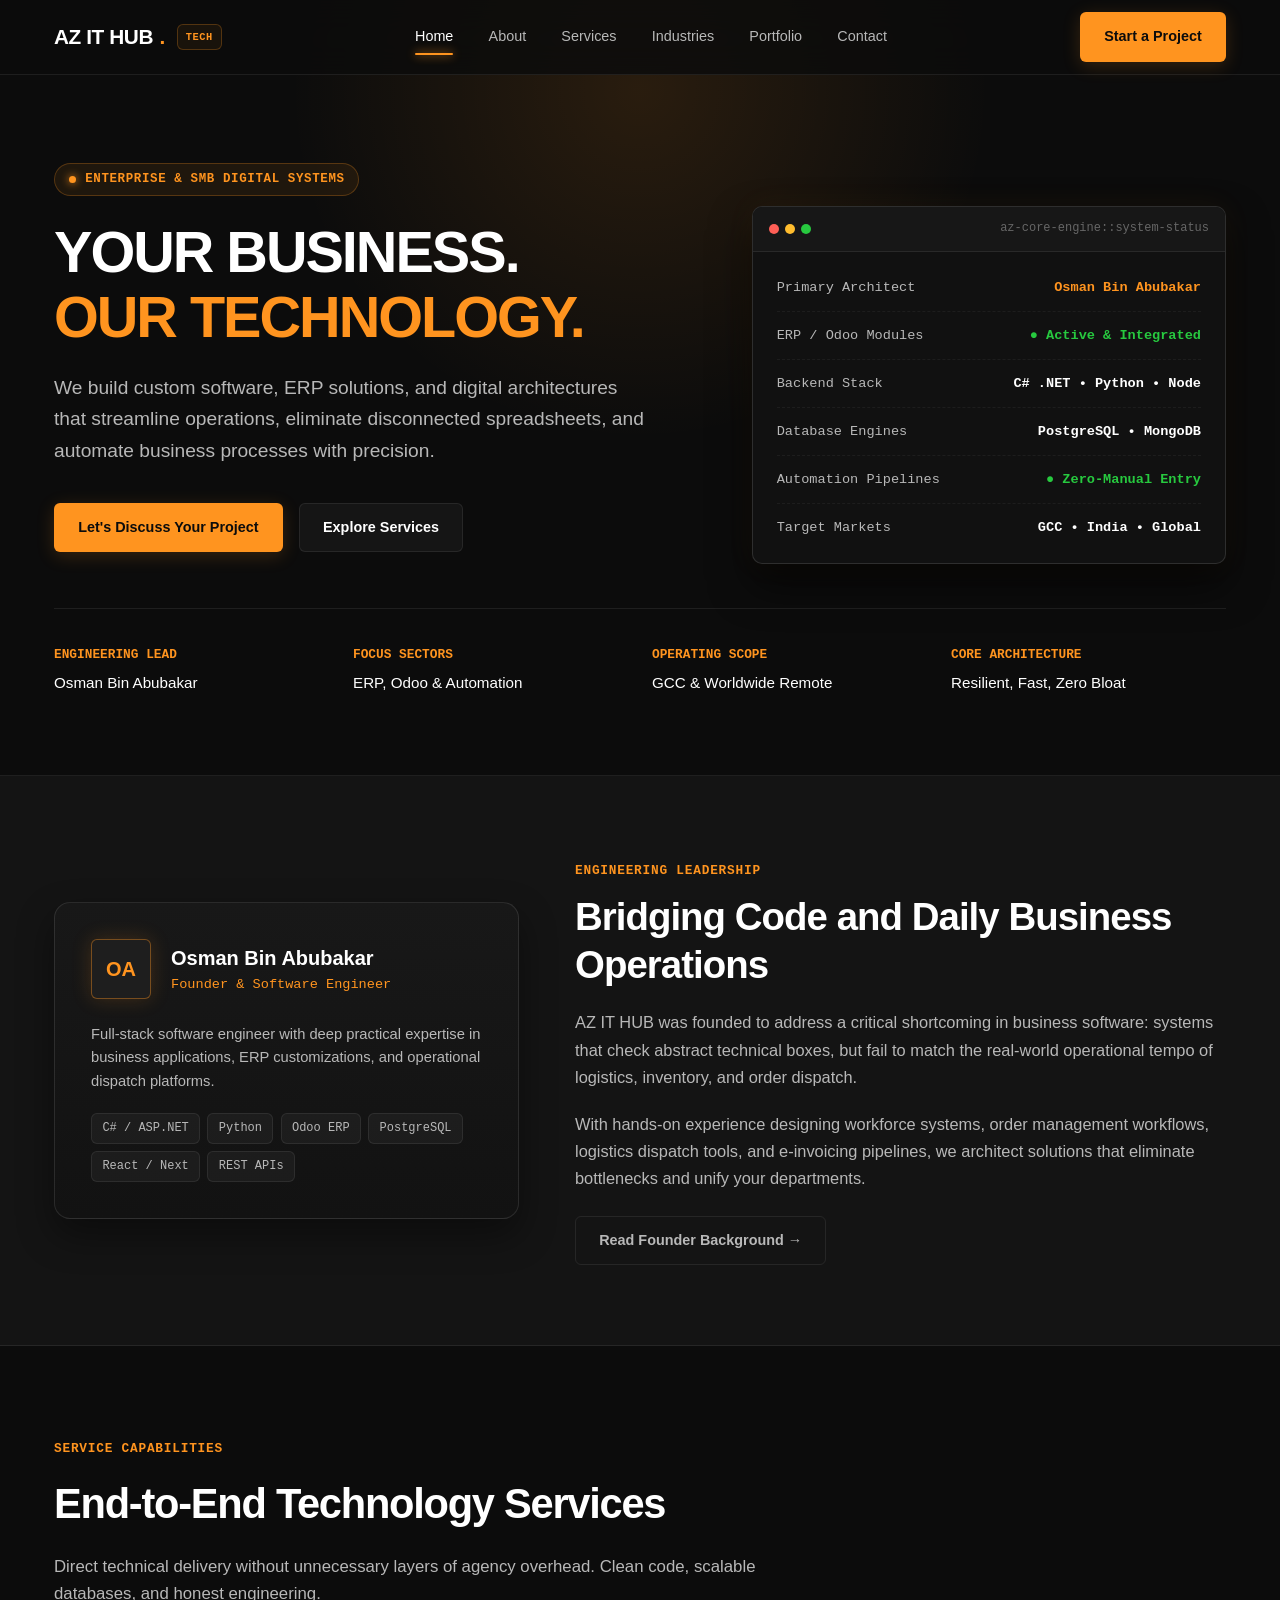
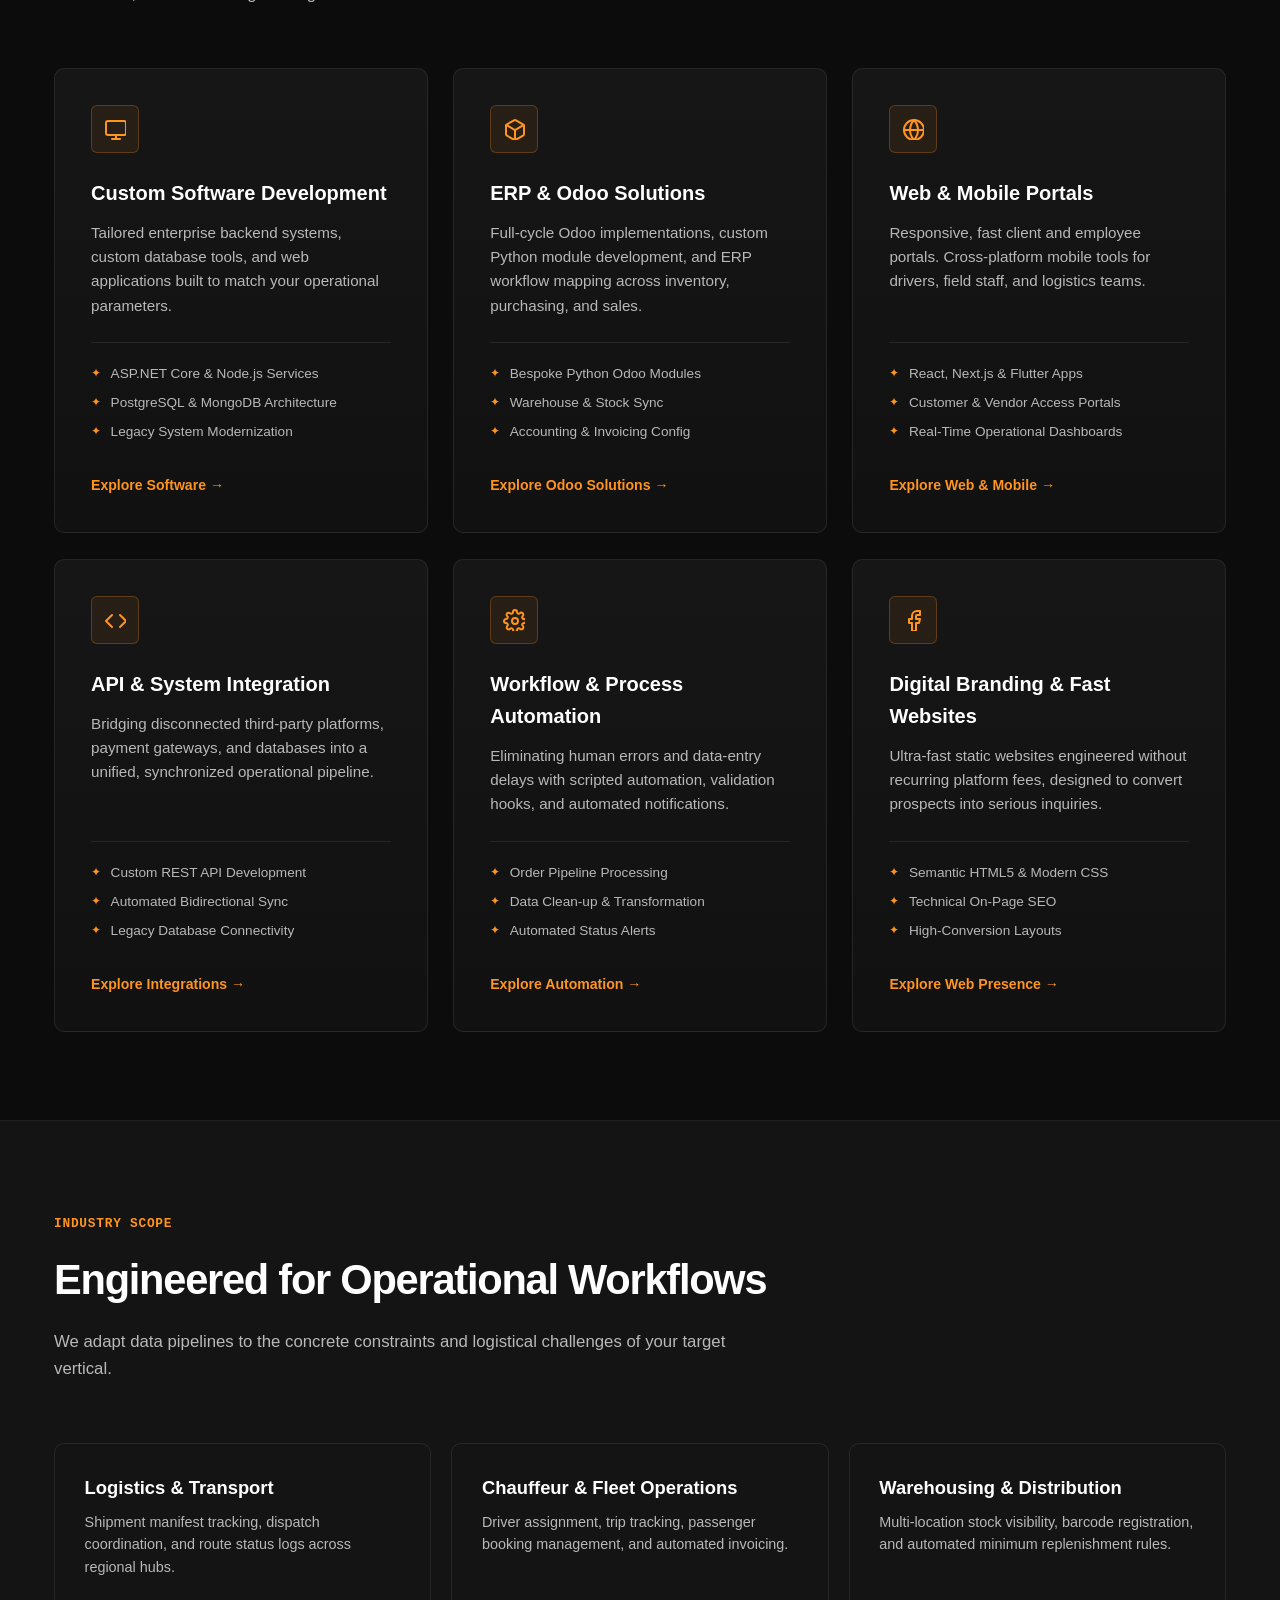
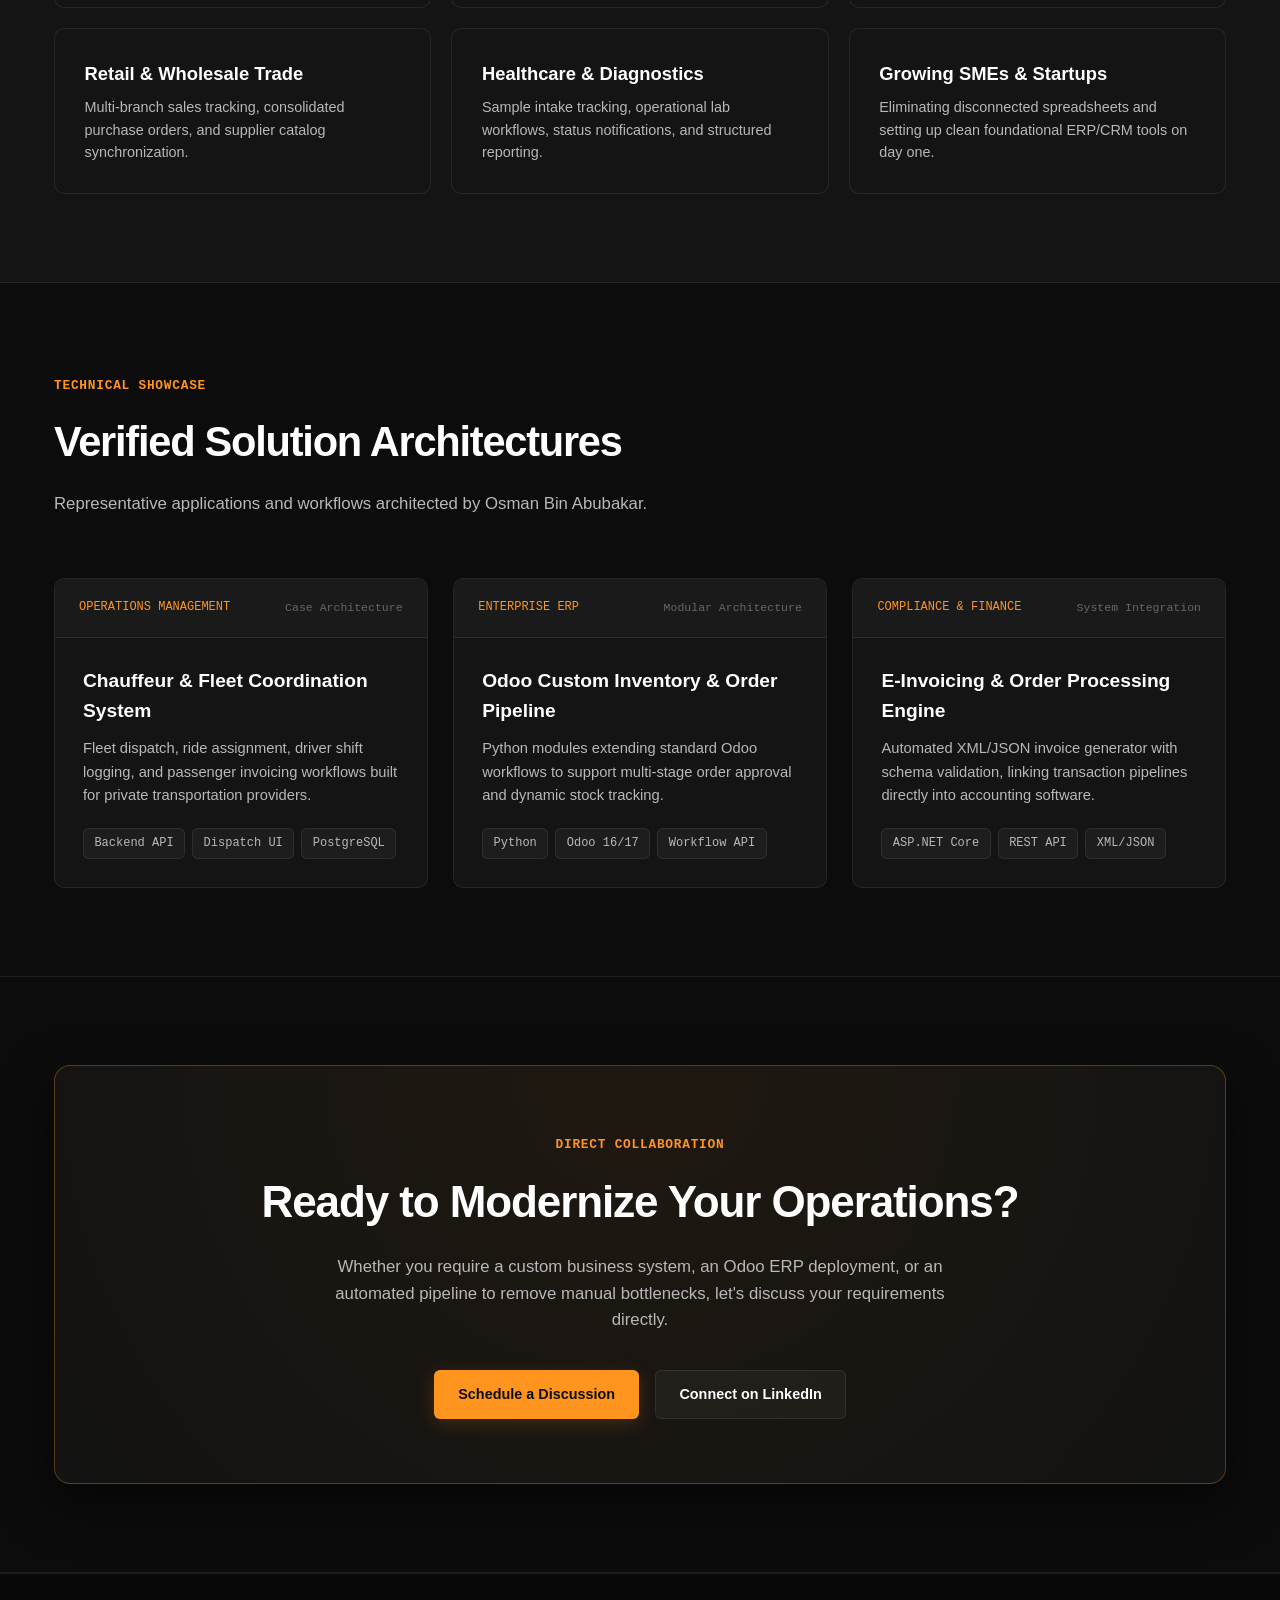
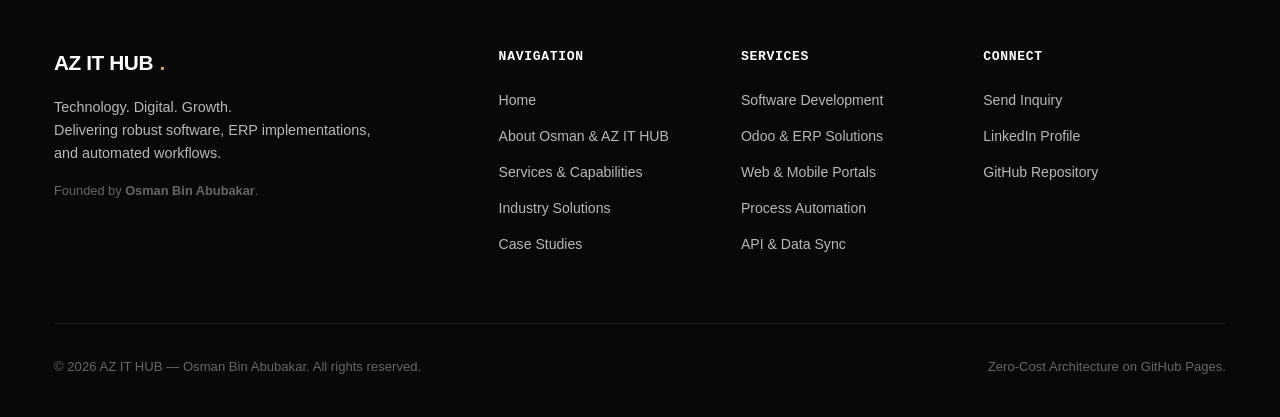
==== commit a2390539: "Update index.html" ====
--- a/index.html
+++ b/index.html
@@ -5,11 +5,11 @@
   <meta name="viewport" content="width=device-width, initial-scale=1.0">
   <title>AZ IT HUB — Custom Software, ERP & Odoo Solutions</title>
   
-  <meta name="description" content="AZ IT HUB provides custom software engineering, ERP & Odoo customization, web/mobile applications, and business process automation for GCC and international enterprises.">
+  <meta name="description" content="AZ IT HUB delivers custom software engineering, ERP & Odoo customization, web/mobile applications, and business process automation by Osman Bin Abubakar.">
   <meta name="keywords" content="AZ IT HUB, Osman Bin Abubakar, Odoo Developer, ERP Solutions, Software Development GCC, Business Automation, Saudi Arabia, UAE, Oman">
   <meta name="author" content="Osman Bin Abubakar">
 
-  <!-- Open Graph / Meta -->
+  <!-- Open Graph -->
   <meta property="og:type" content="website">
   <meta property="og:title" content="AZ IT HUB — Technology. Digital. Growth.">
   <meta property="og:description" content="Custom software development, ERP workflows, and enterprise automation by Osman Bin Abubakar.">
@@ -17,7 +17,6 @@
 
   <link rel="stylesheet" href="assets/css/style.css">
 
-  <!-- Structured Data / JSON-LD -->
   <script type="application/ld+json">
   {
     "@context": "https://schema.org",
@@ -37,15 +36,18 @@
 </head>
 <body>
 
-  <!-- Site Navigation -->
+  <!-- Ambient Background Glow Effect -->
+  <div class="ambient-glow"></div>
+
+  <!-- Header -->
   <header class="site-header">
     <div class="container nav-wrapper">
-      <a href="index.html" class="brand-logo" aria-label="AZ IT HUB Homepage">
+      <a href="index.html" class="brand-logo" aria-label="AZ IT HUB">
         AZ IT HUB<span class="accent-dot">.</span>
         <span class="brand-badge">Tech</span>
       </a>
 
-      <nav class="nav-menu" id="navMenu" aria-label="Primary Navigation">
+      <nav class="nav-menu" id="navMenu" aria-label="Main Navigation">
         <a href="index.html" class="nav-link active">Home</a>
         <a href="about.html" class="nav-link">About</a>
         <a href="services.html" class="nav-link">Services</a>
@@ -56,7 +58,7 @@
 
       <div class="nav-actions">
         <a href="contact.html" class="btn btn-primary">Start a Project</a>
-        <button class="menu-toggle" id="menuToggle" aria-label="Toggle navigation menu" aria-expanded="false">
+        <button class="menu-toggle" id="menuToggle" aria-label="Toggle navigation" aria-expanded="false">
           <svg viewBox="0 0 24 24" fill="none" stroke="currentColor" stroke-width="2" stroke-linecap="round" stroke-linejoin="round">
             <line x1="3" y1="12" x2="21" y2="12"></line>
             <line x1="3" y1="6" x2="21" y2="6"></line>
@@ -68,69 +70,111 @@
   </header>
 
   <main>
-    <!-- Hero Section -->
+    <!-- Upgraded Hero Section -->
     <section class="hero-section">
       <div class="container">
-        <div class="hero-content">
-          <div class="hero-pill">
-            <span class="dot"></span>
-            Enterprise &amp; SMB Digital Modernization
-          </div>
-          <h1 class="hero-title">
-            YOUR BUSINESS.<br>
-            <span class="highlight">OUR TECHNOLOGY.</span>
-          </h1>
-          <p class="hero-lead">
-            We build custom software, ERP solutions, and digital architectures that help businesses streamline operations, connect fragmented systems, and automate workflows with precision.
-          </p>
-          <div class="hero-cta-group">
-            <a href="contact.html" class="btn btn-primary">Let's Discuss Your Project</a>
-            <a href="services.html" class="btn btn-secondary">Explore Our Services</a>
-          </div>
-        </div>
-
-        <div class="hero-meta">
-          <div class="meta-item">
+        <div class="hero-layout">
+          <!-- Left Column: Value Proposition -->
+          <div class="hero-content">
+            <div class="hero-pill">
+              <span class="dot"></span>
+              Enterprise &amp; SMB Digital Systems
+            </div>
+            <h1 class="hero-title">
+              YOUR BUSINESS.<br>
+              <span class="highlight">OUR TECHNOLOGY.</span>
+            </h1>
+            <p class="hero-lead">
+              We build custom software, ERP solutions, and digital architectures that streamline operations, eliminate disconnected spreadsheets, and automate business processes with precision.
+            </p>
+            <div class="hero-cta-group">
+              <a href="contact.html" class="btn btn-primary">Let's Discuss Your Project</a>
+              <a href="services.html" class="btn btn-secondary">Explore Services</a>
+            </div>
+          </div>
+
+          <!-- Right Column: Interactive Tech Architecture Monitor -->
+          <div class="tech-terminal" aria-hidden="true">
+            <div class="terminal-header">
+              <div class="terminal-controls">
+                <span class="terminal-dot red"></span>
+                <span class="terminal-dot yellow"></span>
+                <span class="terminal-dot green"></span>
+              </div>
+              <span class="terminal-title">az-core-engine::system-status</span>
+            </div>
+            <div class="terminal-body">
+              <div class="terminal-row">
+                <span class="terminal-label">Primary Architect</span>
+                <span class="terminal-val accent">Osman Bin Abubakar</span>
+              </div>
+              <div class="terminal-row">
+                <span class="terminal-label">ERP / Odoo Modules</span>
+                <span class="terminal-val active">● Active &amp; Integrated</span>
+              </div>
+              <div class="terminal-row">
+                <span class="terminal-label">Backend Stack</span>
+                <span class="terminal-val">C# .NET • Python • Node</span>
+              </div>
+              <div class="terminal-row">
+                <span class="terminal-label">Database Engines</span>
+                <span class="terminal-val">PostgreSQL • MongoDB</span>
+              </div>
+              <div class="terminal-row">
+                <span class="terminal-label">Automation Pipelines</span>
+                <span class="terminal-val active">● Zero-Manual Entry</span>
+              </div>
+              <div class="terminal-row">
+                <span class="terminal-label">Target Markets</span>
+                <span class="terminal-val">GCC • India • Global</span>
+              </div>
+            </div>
+          </div>
+        </div>
+
+        <!-- Metric Trust Bar -->
+        <div class="hero-metrics">
+          <div class="metric-item">
             <h4>Engineering Lead</h4>
             <p>Osman Bin Abubakar</p>
           </div>
-          <div class="meta-item">
-            <h4>Focus Areas</h4>
-            <p>ERP, Odoo &amp; Custom Apps</p>
-          </div>
-          <div class="meta-item">
-            <h4>Target Markets</h4>
-            <p>GCC, India &amp; Global Remote</p>
-          </div>
-          <div class="meta-item">
-            <h4>Delivery Ethos</h4>
-            <p>Modern, Resilient, Transparent</p>
-          </div>
-        </div>
-      </div>
-    </section>
-
-    <!-- Founder & Technical Capability -->
+          <div class="metric-item">
+            <h4>Focus Sectors</h4>
+            <p>ERP, Odoo &amp; Automation</p>
+          </div>
+          <div class="metric-item">
+            <h4>Operating Scope</h4>
+            <p>GCC &amp; Worldwide Remote</p>
+          </div>
+          <div class="metric-item">
+            <h4>Core Architecture</h4>
+            <p>Resilient, Fast, Zero Bloat</p>
+          </div>
+        </div>
+      </div>
+    </section>
+
+    <!-- Founder Callout -->
     <section class="founder-strip">
       <div class="container">
         <div class="founder-grid">
           <div class="founder-card">
             <div class="founder-card-header">
-              <div class="founder-avatar-placeholder">OA</div>
+              <div class="founder-avatar-box">OA</div>
               <div class="founder-info">
                 <h3>Osman Bin Abubakar</h3>
                 <p>Founder &amp; Software Engineer</p>
               </div>
             </div>
-            <p style="font-size: 0.9rem; color: var(--text-muted); line-height: 1.6;">
-              Specializing in enterprise application architecture, business process digitisation, and Odoo ERP development with deep operational workflow experience.
+            <p style="font-size: 0.92rem; color: var(--text-muted); line-height: 1.6;">
+              Full-stack software engineer with deep practical expertise in business applications, ERP customizations, and operational dispatch platforms.
             </p>
-            <div class="founder-stack-tags">
-              <span class="tag">C# / ASP.NET Core</span>
+            <div class="founder-tags">
+              <span class="tag">C# / ASP.NET</span>
               <span class="tag">Python</span>
               <span class="tag">Odoo ERP</span>
               <span class="tag">PostgreSQL</span>
-              <span class="tag">TypeScript / React</span>
+              <span class="tag">React / Next</span>
               <span class="tag">REST APIs</span>
             </div>
           </div>
@@ -139,172 +183,166 @@
             <span class="section-tag">Engineering Leadership</span>
             <h2>Bridging Code and Daily Business Operations</h2>
             <p>
-              AZ IT HUB was founded to solve a fundamental business problem: software that looks adequate on paper but fails to match the actual speed, logistics, and data flow of daily operations.
+              AZ IT HUB was founded to address a critical shortcoming in business software: systems that check abstract technical boxes, but fail to match the real-world operational tempo of logistics, inventory, and order dispatch.
             </p>
             <p>
-              With practical experience delivering workforce systems, order management workflows, logistics coordination tools, and e-invoicing solutions, we design architectures that eliminate manual bottlenecks and connect your teams cleanly.
+              With hands-on experience designing workforce systems, order management workflows, logistics dispatch tools, and e-invoicing pipelines, we architect solutions that eliminate bottlenecks and unify your departments.
             </p>
             <div style="margin-top: 1.5rem;">
-              <a href="about.html" class="btn btn-outline">Read Full Engineering Profile &rarr;</a>
-            </div>
-          </div>
-        </div>
-      </div>
-    </section>
-
-    <!-- Core Services Overview -->
+              <a href="about.html" class="btn btn-outline">Read Founder Background &rarr;</a>
+            </div>
+          </div>
+        </div>
+      </div>
+    </section>
+
+    <!-- Services Grid -->
     <section class="section">
       <div class="container">
         <div class="section-header">
-          <span class="section-tag">Capabilities</span>
+          <span class="section-tag">Service Capabilities</span>
           <h2 class="section-title">End-to-End Technology Services</h2>
           <p class="section-desc">
-            Direct technical execution without layers of agency overhead. Honest timelines, clean source code, and practical business architectures.
+            Direct technical delivery without unnecessary layers of agency overhead. Clean code, scalable databases, and honest engineering.
           </p>
         </div>
 
         <div class="services-grid">
-          <!-- Service 1 -->
-          <article class="service-card">
-            <div class="service-icon">
-              <svg width="24" height="24" fill="none" stroke="currentColor" stroke-width="2" stroke-linecap="round" stroke-linejoin="round"><rect x="2" y="3" width="20" height="14" rx="2" ry="2"></rect><line x1="8" y1="21" x2="16" y2="21"></line><line x1="12" y1="17" x2="12" y2="21"></line></svg>
+          <article class="service-card">
+            <div class="service-icon">
+              <svg width="22" height="22" fill="none" stroke="currentColor" stroke-width="2" stroke-linecap="round" stroke-linejoin="round"><rect x="2" y="3" width="20" height="14" rx="2" ry="2"></rect><line x1="8" y1="21" x2="16" y2="21"></line><line x1="12" y1="17" x2="12" y2="21"></line></svg>
             </div>
             <h3>Custom Software Development</h3>
-            <p>Robust, tailored backend architectures, internal enterprise tools, and multi-tier database applications built to your precise operational specifications.</p>
-            <ul class="service-features">
-              <li>ASP.NET Core &amp; Node.js Backends</li>
-              <li>PostgreSQL &amp; MongoDB Architectures</li>
-              <li>Enterprise Application Modernization</li>
-            </ul>
-            <a href="services.html#software" class="service-link">View Details &rarr;</a>
-          </article>
-
-          <!-- Service 2 -->
-          <article class="service-card">
-            <div class="service-icon">
-              <svg width="24" height="24" fill="none" stroke="currentColor" stroke-width="2" stroke-linecap="round" stroke-linejoin="round"><path d="M21 16V8a2 2 0 0 0-1-1.73l-7-4a2 2 0 0 0-2 0l-7 4A2 2 0 0 0 3 8v8a2 2 0 0 0 1 1.73l7 4a2 2 0 0 0 2 0l7-4A2 2 0 0 0 21 16z"></path><polyline points="3.27 6.96 12 12.01 20.73 6.96"></polyline><line x1="12" y1="22.08" x2="12" y2="12"></line></svg>
+            <p>Tailored enterprise backend systems, custom database tools, and web applications built to match your operational parameters.</p>
+            <ul class="service-features">
+              <li>ASP.NET Core &amp; Node.js Services</li>
+              <li>PostgreSQL &amp; MongoDB Architecture</li>
+              <li>Legacy System Modernization</li>
+            </ul>
+            <a href="services.html" class="service-link">Explore Software &rarr;</a>
+          </article>
+
+          <article class="service-card">
+            <div class="service-icon">
+              <svg width="22" height="22" fill="none" stroke="currentColor" stroke-width="2" stroke-linecap="round" stroke-linejoin="round"><path d="M21 16V8a2 2 0 0 0-1-1.73l-7-4a2 2 0 0 0-2 0l-7 4A2 2 0 0 0 3 8v8a2 2 0 0 0 1 1.73l7 4a2 2 0 0 0 2 0l7-4A2 2 0 0 0 21 16z"></path><polyline points="3.27 6.96 12 12.01 20.73 6.96"></polyline><line x1="12" y1="22.08" x2="12" y2="12"></line></svg>
             </div>
             <h3>ERP &amp; Odoo Solutions</h3>
-            <p>End-to-end Odoo implementation, bespoke Python module development, and workflow configuration across inventory, purchasing, sales, and accounting.</p>
-            <ul class="service-features">
-              <li>Custom Odoo Module Architecture</li>
-              <li>Warehouse &amp; Stock Synchronization</li>
-              <li>Accounting &amp; E-Invoicing Workflows</li>
-            </ul>
-            <a href="services.html#odoo" class="service-link">View Details &rarr;</a>
-          </article>
-
-          <!-- Service 3 -->
-          <article class="service-card">
-            <div class="service-icon">
-              <svg width="24" height="24" fill="none" stroke="currentColor" stroke-width="2" stroke-linecap="round" stroke-linejoin="round"><circle cx="12" cy="12" r="10"></circle><line x1="2" y1="12" x2="22" y2="12"></line><path d="M12 2a15.3 15.3 0 0 1 4 10 15.3 15.3 0 0 1-4 10 15.3 15.3 0 0 1-4-10 15.3 15.3 0 0 1 4-10z"></path></svg>
-            </div>
-            <h3>Web &amp; Mobile Applications</h3>
-            <p>Modern client-facing portals, operational driver/workforce apps, and responsive multi-tenant web platforms built with React, Next.js, or Flutter.</p>
-            <ul class="service-features">
-              <li>Cross-Platform Mobile Deployments</li>
-              <li>Dedicated Customer &amp; Vendor Portals</li>
-              <li>Real-Time Operational Interfaces</li>
-            </ul>
-            <a href="services.html#apps" class="service-link">View Details &rarr;</a>
-          </article>
-
-          <!-- Service 4 -->
-          <article class="service-card">
-            <div class="service-icon">
-              <svg width="24" height="24" fill="none" stroke="currentColor" stroke-width="2" stroke-linecap="round" stroke-linejoin="round"><polyline points="16 18 22 12 16 6"></polyline><polyline points="8 6 2 12 8 18"></polyline></svg>
-            </div>
-            <h3>System Integrations &amp; APIs</h3>
-            <p>Connecting disconnected databases, third-party logistics endpoints, payment gateways, and CRM platforms into an integrated automated pipeline.</p>
-            <ul class="service-features">
-              <li>RESTful API Construction &amp; Docs</li>
-              <li>Legacy System Data Bridges</li>
-              <li>Automated Scheduled Synchronization</li>
-            </ul>
-            <a href="services.html#integrations" class="service-link">View Details &rarr;</a>
-          </article>
-
-          <!-- Service 5 -->
-          <article class="service-card">
-            <div class="service-icon">
-              <svg width="24" height="24" fill="none" stroke="currentColor" stroke-width="2" stroke-linecap="round" stroke-linejoin="round"><circle cx="12" cy="12" r="3"></circle><path d="M19.4 15a1.65 1.65 0 0 0 .33 1.82l.06.06a2 2 0 0 1 0 2.83 2 2 0 0 1-2.83 0l-.06-.06a1.65 1.65 0 0 0-1.82-.33 1.65 1.65 0 0 0-1 1.51V21a2 2 0 0 1-2 2 2 2 0 0 1-2-2v-.09A1.65 1.65 0 0 0 9 19.4a1.65 1.65 0 0 0-1.82.33l-.06.06a2 2 0 0 1-2.83 0 2 2 0 0 1 0-2.83l.06-.06a1.65 1.65 0 0 0 .33-1.82 1.65 1.65 0 0 0-1.51-1H3a2 2 0 0 1-2-2 2 2 0 0 1 2-2h.09A1.65 1.65 0 0 0 4.6 9a1.65 1.65 0 0 0-.33-1.82l-.06-.06a2 2 0 0 1 0-2.83 2 2 0 0 1 2.83 0l.06.06a1.65 1.65 0 0 0 1.82.33H9a1.65 1.65 0 0 0 1-1.51V3a2 2 0 0 1 2-2 2 2 0 0 1 2 2v.09a1.65 1.65 0 0 0 1 1.51 1.65 1.65 0 0 0 1.82-.33l.06-.06a2 2 0 0 1 2.83 0 2 2 0 0 1 0 2.83l-.06.06a1.65 1.65 0 0 0-.33 1.82V9a1.65 1.65 0 0 0 1.51 1H21a2 2 0 0 1 2 2 2 2 0 0 1-2 2h-.09a1.65 1.65 0 0 0-1.51 1z"></path></svg>
-            </div>
-            <h3>Process Automation</h3>
-            <p>Replacing repetitive manual spreadsheet tasks, double-data entries, and manual paperwork with script-driven, triggered, error-checked automation.</p>
-            <ul class="service-features">
-              <li>Automated Status &amp; Alert Systems</li>
-              <li>Invoice &amp; Order Pipeline Flow</li>
-              <li>Consolidated Reporting Dashboards</li>
-            </ul>
-            <a href="services.html#automation" class="service-link">View Details &rarr;</a>
-          </article>
-
-          <!-- Service 6 -->
-          <article class="service-card">
-            <div class="service-icon">
-              <svg width="24" height="24" fill="none" stroke="currentColor" stroke-width="2" stroke-linecap="round" stroke-linejoin="round"><path d="M18 2h-3a5 5 0 0 0-5 5v3H7v4h3v8h4v-8h3l1-4h-4V7a1 1 0 0 1 1-1h3z"></path></svg>
-            </div>
-            <h3>Web Presence &amp; Technical SEO</h3>
-            <p>Fast, lightweight corporate websites engineered to convert inquiries into client conversations without bloat, subscriptions, or unrealistic ranking claims.</p>
-            <ul class="service-features">
-              <li>Performant Static &amp; Dynamic Sites</li>
-              <li>Semantic HTML5 &amp; Clean Metadata</li>
-              <li>Content &amp; Platform Strategy</li>
-            </ul>
-            <a href="services.html#web" class="service-link">View Details &rarr;</a>
-          </article>
-        </div>
-      </div>
-    </section>
-
-    <!-- Industry Alignment -->
+            <p>Full-cycle Odoo implementations, custom Python module development, and ERP workflow mapping across inventory, purchasing, and sales.</p>
+            <ul class="service-features">
+              <li>Bespoke Python Odoo Modules</li>
+              <li>Warehouse &amp; Stock Sync</li>
+              <li>Accounting &amp; Invoicing Config</li>
+            </ul>
+            <a href="services.html" class="service-link">Explore Odoo Solutions &rarr;</a>
+          </article>
+
+          <article class="service-card">
+            <div class="service-icon">
+              <svg width="22" height="22" fill="none" stroke="currentColor" stroke-width="2" stroke-linecap="round" stroke-linejoin="round"><circle cx="12" cy="12" r="10"></circle><line x1="2" y1="12" x2="22" y2="12"></line><path d="M12 2a15.3 15.3 0 0 1 4 10 15.3 15.3 0 0 1-4 10 15.3 15.3 0 0 1-4-10 15.3 15.3 0 0 1 4-10z"></path></svg>
+            </div>
+            <h3>Web &amp; Mobile Portals</h3>
+            <p>Responsive, fast client and employee portals. Cross-platform mobile tools for drivers, field staff, and logistics teams.</p>
+            <ul class="service-features">
+              <li>React, Next.js &amp; Flutter Apps</li>
+              <li>Customer &amp; Vendor Access Portals</li>
+              <li>Real-Time Operational Dashboards</li>
+            </ul>
+            <a href="services.html" class="service-link">Explore Web &amp; Mobile &rarr;</a>
+          </article>
+
+          <article class="service-card">
+            <div class="service-icon">
+              <svg width="22" height="22" fill="none" stroke="currentColor" stroke-width="2" stroke-linecap="round" stroke-linejoin="round"><polyline points="16 18 22 12 16 6"></polyline><polyline points="8 6 2 12 8 18"></polyline></svg>
+            </div>
+            <h3>API &amp; System Integration</h3>
+            <p>Bridging disconnected third-party platforms, payment gateways, and databases into a unified, synchronized operational pipeline.</p>
+            <ul class="service-features">
+              <li>Custom REST API Development</li>
+              <li>Automated Bidirectional Sync</li>
+              <li>Legacy Database Connectivity</li>
+            </ul>
+            <a href="services.html" class="service-link">Explore Integrations &rarr;</a>
+          </article>
+
+          <article class="service-card">
+            <div class="service-icon">
+              <svg width="22" height="22" fill="none" stroke="currentColor" stroke-width="2" stroke-linecap="round" stroke-linejoin="round"><circle cx="12" cy="12" r="3"></circle><path d="M19.4 15a1.65 1.65 0 0 0 .33 1.82l.06.06a2 2 0 0 1 0 2.83 2 2 0 0 1-2.83 0l-.06-.06a1.65 1.65 0 0 0-1.82-.33 1.65 1.65 0 0 0-1 1.51V21a2 2 0 0 1-2 2 2 2 0 0 1-2-2v-.09A1.65 1.65 0 0 0 9 19.4a1.65 1.65 0 0 0-1.82.33l-.06.06a2 2 0 0 1-2.83 0 2 2 0 0 1 0-2.83l.06-.06a1.65 1.65 0 0 0 .33-1.82 1.65 1.65 0 0 0-1.51-1H3a2 2 0 0 1-2-2 2 2 0 0 1 2-2h.09A1.65 1.65 0 0 0 4.6 9a1.65 1.65 0 0 0-.33-1.82l-.06-.06a2 2 0 0 1 0-2.83 2 2 0 0 1 2.83 0l.06.06a1.65 1.65 0 0 0 1.82.33H9a1.65 1.65 0 0 0 1-1.51V3a2 2 0 0 1 2-2 2 2 0 0 1 2 2v.09a1.65 1.65 0 0 0 1 1.51 1.65 1.65 0 0 0 1.82-.33l.06-.06a2 2 0 0 1 2.83 0 2 2 0 0 1 0 2.83l-.06.06a1.65 1.65 0 0 0-.33 1.82V9a1.65 1.65 0 0 0 1.51 1H21a2 2 0 0 1 2 2 2 2 0 0 1-2 2h-.09a1.65 1.65 0 0 0-1.51 1z"></path></svg>
+            </div>
+            <h3>Workflow &amp; Process Automation</h3>
+            <p>Eliminating human errors and data-entry delays with scripted automation, validation hooks, and automated notifications.</p>
+            <ul class="service-features">
+              <li>Order Pipeline Processing</li>
+              <li>Data Clean-up &amp; Transformation</li>
+              <li>Automated Status Alerts</li>
+            </ul>
+            <a href="services.html" class="service-link">Explore Automation &rarr;</a>
+          </article>
+
+          <article class="service-card">
+            <div class="service-icon">
+              <svg width="22" height="22" fill="none" stroke="currentColor" stroke-width="2" stroke-linecap="round" stroke-linejoin="round"><path d="M18 2h-3a5 5 0 0 0-5 5v3H7v4h3v8h4v-8h3l1-4h-4V7a1 1 0 0 1 1-1h3z"></path></svg>
+            </div>
+            <h3>Digital Branding &amp; Fast Websites</h3>
+            <p>Ultra-fast static websites engineered without recurring platform fees, designed to convert prospects into serious inquiries.</p>
+            <ul class="service-features">
+              <li>Semantic HTML5 &amp; Modern CSS</li>
+              <li>Technical On-Page SEO</li>
+              <li>High-Conversion Layouts</li>
+            </ul>
+            <a href="services.html" class="service-link">Explore Web Presence &rarr;</a>
+          </article>
+        </div>
+      </div>
+    </section>
+
+    <!-- Industries -->
     <section class="section" style="background-color: var(--bg-surface);">
       <div class="container">
         <div class="section-header">
-          <span class="section-tag">Industries</span>
-          <h2 class="section-title">Built for Real-World Operational Contexts</h2>
+          <span class="section-tag">Industry Scope</span>
+          <h2 class="section-title">Engineered for Operational Workflows</h2>
           <p class="section-desc">
-            We adapt our technology solutions to the specific logistics, inventory constraints, and communication patterns of each business sector.
+            We adapt data pipelines to the concrete constraints and logistical challenges of your target vertical.
           </p>
         </div>
 
         <div class="industries-grid">
           <div class="industry-card">
             <h4>Logistics &amp; Transport</h4>
-            <p>Route coordination, shipment status tracking, and dispatch automation for regional transit operations.</p>
-          </div>
-          <div class="industry-card">
-            <h4>Chauffeur &amp; Fleet</h4>
-            <p>Driver allocation, schedule dispatch, ride logs, and client billing automation tailored for private transport.</p>
-          </div>
-          <div class="industry-card">
-            <h4>Warehousing &amp; Inventory</h4>
-            <p>Multi-location stock visibility, barcode logging, stock alert rules, and Odoo inventory workflows.</p>
-          </div>
-          <div class="industry-card">
-            <h4>Retail &amp; Wholesale</h4>
-            <p>Point-of-sale consolidation, purchase order processing, and supplier coordination across branches.</p>
-          </div>
-          <div class="industry-card">
-            <h4>Healthcare &amp; Labs</h4>
-            <p>Sample intake records, operational order flow, status notifications, and structured reporting logs.</p>
-          </div>
-          <div class="industry-card">
-            <h4>SMEs &amp; Startups</h4>
+            <p>Shipment manifest tracking, dispatch coordination, and route status logs across regional hubs.</p>
+          </div>
+          <div class="industry-card">
+            <h4>Chauffeur &amp; Fleet Operations</h4>
+            <p>Driver assignment, trip tracking, passenger booking management, and automated invoicing.</p>
+          </div>
+          <div class="industry-card">
+            <h4>Warehousing &amp; Distribution</h4>
+            <p>Multi-location stock visibility, barcode registration, and automated minimum replenishment rules.</p>
+          </div>
+          <div class="industry-card">
+            <h4>Retail &amp; Wholesale Trade</h4>
+            <p>Multi-branch sales tracking, consolidated purchase orders, and supplier catalog synchronization.</p>
+          </div>
+          <div class="industry-card">
+            <h4>Healthcare &amp; Diagnostics</h4>
+            <p>Sample intake tracking, operational lab workflows, status notifications, and structured reporting.</p>
+          </div>
+          <div class="industry-card">
+            <h4>Growing SMEs &amp; Startups</h4>
             <p>Eliminating disconnected spreadsheets and setting up clean foundational ERP/CRM tools on day one.</p>
           </div>
         </div>
       </div>
     </section>
 
-    <!-- Project Portfolio Showcase -->
+    <!-- Portfolio Concept Showcase -->
     <section class="section">
       <div class="container">
         <div class="section-header">
-          <span class="section-tag">Showcase</span>
-          <h2 class="section-title">Verified Solution Architecture</h2>
+          <span class="section-tag">Technical Showcase</span>
+          <h2 class="section-title">Verified Solution Architectures</h2>
           <p class="section-desc">
-            Representative software workflows and operational system architectures developed by Osman Bin Abubakar.
+            Representative applications and workflows architected by Osman Bin Abubakar.
           </p>
         </div>
 
@@ -312,11 +350,11 @@
           <article class="portfolio-card">
             <div class="portfolio-header">
               <span class="portfolio-category">Operations Management</span>
-              <span class="portfolio-status">Case Study Concept</span>
+              <span class="portfolio-status">Case Architecture</span>
             </div>
             <div class="portfolio-body">
               <h3>Chauffeur &amp; Fleet Coordination System</h3>
-              <p>Dispatch tracking, ride assignment, driver shift tracking, and client invoicing workflows constructed for private transport fleets.</p>
+              <p>Fleet dispatch, ride assignment, driver shift logging, and passenger invoicing workflows built for private transportation providers.</p>
               <div class="portfolio-stack">
                 <span class="tag">Backend API</span>
                 <span class="tag">Dispatch UI</span>
@@ -332,11 +370,11 @@
             </div>
             <div class="portfolio-body">
               <h3>Odoo Custom Inventory &amp; Order Pipeline</h3>
-              <p>Custom Python modules extending standard Odoo workflows to support multi-stage order verification and automated stock replenishment.</p>
+              <p>Python modules extending standard Odoo workflows to support multi-stage order approval and dynamic stock tracking.</p>
               <div class="portfolio-stack">
                 <span class="tag">Python</span>
                 <span class="tag">Odoo 16/17</span>
-                <span class="tag">Workflows</span>
+                <span class="tag">Workflow API</span>
               </div>
             </div>
           </article>
@@ -348,7 +386,7 @@
             </div>
             <div class="portfolio-body">
               <h3>E-Invoicing &amp; Order Processing Engine</h3>
-              <p>Automated XML/JSON generation, schema validation, and digital invoice archival connecting sales transactions directly to accounting databases.</p>
+              <p>Automated XML/JSON invoice generator with schema validation, linking transaction pipelines directly into accounting software.</p>
               <div class="portfolio-stack">
                 <span class="tag">ASP.NET Core</span>
                 <span class="tag">REST API</span>
@@ -357,24 +395,20 @@
             </div>
           </article>
         </div>
-        
-        <div style="text-align: center; margin-top: 3rem;">
-          <a href="portfolio.html" class="btn btn-secondary">Explore All Technical Modules &rarr;</a>
-        </div>
-      </div>
-    </section>
-
-    <!-- Contact CTA Strip -->
-    <section class="section" style="padding-top: 2rem;">
+      </div>
+    </section>
+
+    <!-- Bottom Conversion CTA -->
+    <section class="section">
       <div class="container">
         <div class="cta-box">
           <span class="section-tag">Direct Collaboration</span>
           <h2>Ready to Modernize Your Operations?</h2>
           <p>
-            Whether you require a custom business application, an Odoo ERP deployment, or an automated workflow to eliminate repetitive manual overhead, we are ready to discuss your requirements.
+            Whether you require a custom business system, an Odoo ERP deployment, or an automated pipeline to remove manual bottlenecks, let's discuss your requirements directly.
           </p>
           <div class="cta-buttons">
-            <a href="contact.html" class="btn btn-primary">Schedule a Project Review</a>
+            <a href="contact.html" class="btn btn-primary">Schedule a Discussion</a>
             <a href="https://www.linkedin.com/" target="_blank" rel="noopener noreferrer" class="btn btn-secondary">Connect on LinkedIn</a>
           </div>
         </div>
@@ -387,14 +421,14 @@
     <div class="container">
       <div class="footer-grid">
         <div class="footer-brand">
-          <a href="index.html" class="brand-logo" style="margin-bottom: 1rem; display: inline-flex;">
+          <a href="index.html" class="brand-logo">
             AZ IT HUB<span class="accent-dot">.</span>
           </a>
           <p>
             Technology. Digital. Growth.<br>
-            Engineering robust software, ERP implementations, and automated workflows for international clients.
-          </p>
-          <p style="font-size: 0.8rem; color: var(--text-subtle);">
+            Delivering robust software, ERP implementations, and automated workflows.
+          </p>
+          <p style="font-size: 0.8rem; color: var(--text-dark);">
             Founded by <strong>Osman Bin Abubakar</strong>.
           </p>
         </div>
@@ -413,18 +447,18 @@
         <div class="footer-col">
           <h4>Services</h4>
           <ul class="footer-links">
-            <li><a href="services.html#software">Software Development</a></li>
-            <li><a href="services.html#odoo">Odoo &amp; ERP Solutions</a></li>
-            <li><a href="services.html#apps">Web &amp; Mobile Portals</a></li>
-            <li><a href="services.html#automation">Process Automation</a></li>
-            <li><a href="services.html#integrations">API &amp; Data Sync</a></li>
+            <li><a href="services.html">Software Development</a></li>
+            <li><a href="services.html">Odoo &amp; ERP Solutions</a></li>
+            <li><a href="services.html">Web &amp; Mobile Portals</a></li>
+            <li><a href="services.html">Process Automation</a></li>
+            <li><a href="services.html">API &amp; Data Sync</a></li>
           </ul>
         </div>
 
         <div class="footer-col">
-          <h4>Direct Communication</h4>
+          <h4>Connect</h4>
           <ul class="footer-links">
-            <li><a href="contact.html">Send Project Inquiry</a></li>
+            <li><a href="contact.html">Send Inquiry</a></li>
             <li><a href="https://www.linkedin.com/" target="_blank" rel="noopener noreferrer">LinkedIn Profile</a></li>
             <li><a href="https://github.com/GITHUBUSERNAME" target="_blank" rel="noopener noreferrer">GitHub Repository</a></li>
           </ul>
@@ -436,7 +470,7 @@
           &copy; <span id="currentYear"></span> AZ IT HUB — Osman Bin Abubakar. All rights reserved.
         </div>
         <div>
-          Hosting: Zero-Cost Static Architecture on GitHub Pages.
+          Zero-Cost Architecture on GitHub Pages.
         </div>
       </div>
     </div>
--- a/assets/css/style.css
+++ b/assets/css/style.css
@@ -1,34 +1,41 @@
 /* ==========================================================================
-   AZ IT HUB — MASTER DESIGN SYSTEM
-   Brand Palette:
-   - Primary Dark:   #101010
-   - Surface Dark:   #171717
-   - Elevated Dark:  #1F1F1F
-   - Accent Orange:  #FF941F
-   - Text White:     #FFFFFF
-   - Text Muted:     #B8B8B8
-   - Border Subtle:  #282828
+   AZ IT HUB — ENTERPRISE DESIGN SYSTEM
+   Brand Colors:
+   - Base Obsidian:   #0C0C0C
+   - Dark Surface:    #141414
+   - Card Elevated:   #1A1A1A
+   - Card Highlight:  #222222
+   - Brand Accent:    #FF941F (Orange)
+   - Accent Hover:    #E07D12
+   - Accent Glow:     rgba(255, 148, 31, 0.16)
+   - Text Pure:       #FFFFFF
+   - Text Secondary:  #B8B8B8
+   - Text Muted:      #707070
+   - Border Subtle:   rgba(255, 255, 255, 0.08)
+   - Border Active:   rgba(255, 148, 31, 0.45)
    ========================================================================== */
 
 :root {
-  --bg-primary: #101010;
-  --bg-surface: #171717;
-  --bg-elevated: #1F1F1F;
+  --bg-base: #0c0c0c;
+  --bg-surface: #141414;
+  --bg-card: #171717;
+  --bg-card-hover: #1e1e1e;
   --accent: #FF941F;
-  --accent-hover: #E07E12;
-  --accent-glow: rgba(255, 148, 31, 0.12);
+  --accent-hover: #e07d12;
+  --accent-glow: rgba(255, 148, 31, 0.18);
+  --accent-glow-subtle: rgba(255, 148, 31, 0.06);
   --text-main: #FFFFFF;
   --text-muted: #B8B8B8;
-  --text-subtle: #757575;
-  --border: #282828;
-  --border-focus: #FF941F;
-  --container-max: 1200px;
-  --transition: all 0.25s cubic-bezier(0.16, 1, 0.3, 1);
+  --text-dark: #666666;
+  --border: rgba(255, 255, 255, 0.08);
+  --border-focus: rgba(255, 148, 31, 0.5);
+  --container-max: 1220px;
   --radius-sm: 6px;
   --radius-md: 10px;
   --radius-lg: 16px;
-  --font-stack: -apple-system, BlinkMacSystemFont, "Segoe UI", Roboto, "Helvetica Neue", Arial, sans-serif;
-  --font-mono: SFMono-Regular, Menlo, Monaco, Consolas, "Liberation Mono", "Courier New", monospace;
+  --font-sans: -apple-system, BlinkMacSystemFont, "Segoe UI", Roboto, "Helvetica Neue", Arial, sans-serif;
+  --font-mono: ui-monospace, SFMono-Regular, Menlo, Monaco, Consolas, "Liberation Mono", "Courier New", monospace;
+  --transition: all 0.22s cubic-bezier(0.16, 1, 0.3, 1);
 }
 
 *, *::before, *::after {
@@ -40,22 +47,50 @@
 html {
   font-size: 16px;
   scroll-behavior: smooth;
-  background-color: var(--bg-primary);
+  background-color: var(--bg-base);
 }
 
 body {
-  font-family: var(--font-stack);
-  background-color: var(--bg-primary);
+  font-family: var(--font-sans);
+  background-color: var(--bg-base);
   color: var(--text-main);
-  line-height: 1.65;
+  line-height: 1.6;
   -webkit-font-smoothing: antialiased;
   -moz-osx-font-smoothing: grayscale;
   overflow-x: hidden;
-}
-
-img, svg {
-  display: block;
-  max-width: 100%;
+  position: relative;
+}
+
+/* ==========================================================================
+   ENGINEERED TECH GRID BACKGROUND (Zero-Asset Overhead)
+   ========================================================================== */
+body::before {
+  content: "";
+  position: fixed;
+  top: 0;
+  left: 0;
+  width: 100vw;
+  height: 100vh;
+  background-image: 
+    linear-gradient(to right, rgba(255, 255, 255, 0.035) 1px, transparent 1px),
+    linear-gradient(to bottom, rgba(255, 255, 255, 0.035) 1px, transparent 1px);
+  background-size: 50px 50px;
+  pointer-events: none;
+  z-index: -1;
+  mask-image: radial-gradient(ellipse at center, rgba(0, 0, 0, 1) 40%, rgba(0, 0, 0, 0.2) 100%);
+  -webkit-mask-image: radial-gradient(ellipse at center, rgba(0, 0, 0, 1) 40%, rgba(0, 0, 0, 0.2) 100%);
+}
+
+.ambient-glow {
+  position: absolute;
+  top: 0;
+  left: 50%;
+  transform: translateX(-50%);
+  width: 800px;
+  height: 450px;
+  background: radial-gradient(circle at 50% 20%, rgba(255, 148, 31, 0.12) 0%, transparent 65%);
+  pointer-events: none;
+  z-index: 0;
 }
 
 a {
@@ -75,38 +110,37 @@
   margin-right: auto;
   padding-left: 1.5rem;
   padding-right: 1.5rem;
+  position: relative;
+  z-index: 1;
 }
 
 /* ==========================================================================
    NAVIGATION BAR
    ========================================================================== */
-
 .site-header {
   position: sticky;
   top: 0;
   z-index: 1000;
-  background-color: rgba(16, 16, 16, 0.92);
-  backdrop-filter: blur(12px);
-  -webkit-backdrop-filter: blur(12px);
+  background-color: rgba(12, 12, 12, 0.85);
+  backdrop-filter: blur(16px);
+  -webkit-backdrop-filter: blur(16px);
   border-bottom: 1px solid var(--border);
-  transition: var(--transition);
 }
 
 .nav-wrapper {
   display: flex;
   align-items: center;
   justify-content: space-between;
-  height: 76px;
+  height: 74px;
 }
 
 .brand-logo {
   display: flex;
   align-items: center;
-  gap: 0.5rem;
-  font-size: 1.35rem;
+  gap: 0.4rem;
+  font-size: 1.3rem;
   font-weight: 800;
   letter-spacing: -0.02em;
-  color: var(--text-main);
 }
 
 .brand-logo .accent-dot {
@@ -116,12 +150,12 @@
 .brand-badge {
   font-size: 0.65rem;
   font-family: var(--font-mono);
-  font-weight: 600;
-  background: var(--bg-elevated);
-  color: var(--accent);
-  padding: 0.2rem 0.45rem;
+  font-weight: 700;
+  color: var(--accent);
+  background-color: var(--accent-glow-subtle);
+  border: 1px solid rgba(255, 148, 31, 0.25);
+  padding: 0.2rem 0.5rem;
   border-radius: var(--radius-sm);
-  border: 1px solid rgba(255, 148, 31, 0.25);
   margin-left: 0.35rem;
   letter-spacing: 0.05em;
   text-transform: uppercase;
@@ -130,15 +164,15 @@
 .nav-menu {
   display: flex;
   align-items: center;
-  gap: 2rem;
+  gap: 2.2rem;
 }
 
 .nav-link {
-  font-size: 0.925rem;
+  font-size: 0.9rem;
   font-weight: 500;
   color: var(--text-muted);
   position: relative;
-  padding: 0.5rem 0;
+  padding: 0.4rem 0;
 }
 
 .nav-link:hover,
@@ -154,6 +188,8 @@
   width: 100%;
   height: 2px;
   background-color: var(--accent);
+  border-radius: 2px;
+  box-shadow: 0 0 10px var(--accent);
 }
 
 .nav-actions {
@@ -164,107 +200,96 @@
 
 .menu-toggle {
   display: none;
-  background: none;
+  background: transparent;
   border: 1px solid var(--border);
   border-radius: var(--radius-sm);
   padding: 0.5rem;
+  color: var(--text-main);
   cursor: pointer;
-  color: var(--text-main);
 }
 
 .menu-toggle svg {
-  width: 22px;
-  height: 22px;
-}
-
-/* ==========================================================================
-   BUTTONS & ACTION ELEMENTS
-   ========================================================================== */
-
+  width: 20px;
+  height: 20px;
+}
+
+/* ==========================================================================
+   BUTTON SYSTEM
+   ========================================================================== */
 .btn {
   display: inline-flex;
   align-items: center;
   justify-content: center;
-  gap: 0.5rem;
-  font-size: 0.925rem;
+  gap: 0.6rem;
+  font-size: 0.9rem;
   font-weight: 600;
-  padding: 0.75rem 1.4rem;
+  padding: 0.75rem 1.45rem;
   border-radius: var(--radius-sm);
   cursor: pointer;
-  white-space: nowrap;
   transition: var(--transition);
   border: 1px solid transparent;
+  text-align: center;
 }
 
 .btn-primary {
   background-color: var(--accent);
-  color: #101010;
-  box-shadow: 0 4px 16px var(--accent-glow);
+  color: #0c0c0c;
+  box-shadow: 0 4px 18px var(--accent-glow);
 }
 
 .btn-primary:hover {
   background-color: var(--accent-hover);
-  transform: translateY(-1px);
+  transform: translateY(-2px);
+  box-shadow: 0 6px 24px rgba(255, 148, 31, 0.3);
 }
 
 .btn-secondary {
-  background-color: var(--bg-surface);
+  background-color: rgba(255, 255, 255, 0.04);
   color: var(--text-main);
   border-color: var(--border);
 }
 
 .btn-secondary:hover {
-  background-color: var(--bg-elevated);
-  border-color: var(--accent);
+  background-color: rgba(255, 255, 255, 0.08);
+  border-color: rgba(255, 255, 255, 0.2);
+  transform: translateY(-2px);
 }
 
 .btn-outline {
-  background-color: transparent;
-  color: var(--text-main);
+  background: transparent;
+  color: var(--text-muted);
   border-color: var(--border);
 }
 
 .btn-outline:hover {
   border-color: var(--accent);
   color: var(--accent);
-}
-
-/* ==========================================================================
-   HERO SECTION
-   ========================================================================== */
-
+  background: var(--accent-glow-subtle);
+}
+
+/* ==========================================================================
+   HERO SECTION (SPLIT ARCHITECTURE + TECH TERMINAL)
+   ========================================================================== */
 .hero-section {
-  padding: 5.5rem 0 4.5rem;
+  padding: 5.5rem 0 5rem;
   position: relative;
   border-bottom: 1px solid var(--border);
-  overflow: hidden;
-}
-
-.hero-section::before {
-  content: "";
-  position: absolute;
-  top: -150px;
-  right: -150px;
-  width: 450px;
-  height: 450px;
-  background: radial-gradient(circle, var(--accent-glow) 0%, transparent 70%);
-  pointer-events: none;
-  z-index: 0;
-}
-
-.hero-content {
-  position: relative;
-  z-index: 1;
-  max-width: 860px;
+}
+
+.hero-layout {
+  display: grid;
+  grid-template-columns: 1.15fr 0.85fr;
+  gap: 3.5rem;
+  align-items: center;
 }
 
 .hero-pill {
   display: inline-flex;
   align-items: center;
-  gap: 0.5rem;
-  font-size: 0.8rem;
+  gap: 0.6rem;
+  font-size: 0.78rem;
+  font-family: var(--font-mono);
   font-weight: 600;
-  font-family: var(--font-mono);
   color: var(--accent);
   background-color: rgba(255, 148, 31, 0.08);
   border: 1px solid rgba(255, 148, 31, 0.25);
@@ -272,6 +297,7 @@
   border-radius: 999px;
   margin-bottom: 1.5rem;
   text-transform: uppercase;
+  letter-spacing: 0.05em;
 }
 
 .hero-pill .dot {
@@ -279,26 +305,29 @@
   height: 7px;
   background-color: var(--accent);
   border-radius: 50%;
+  box-shadow: 0 0 8px var(--accent);
 }
 
 .hero-title {
-  font-size: clamp(2.25rem, 5vw, 3.75rem);
+  font-size: clamp(2.35rem, 4.5vw, 3.8rem);
   font-weight: 800;
-  letter-spacing: -0.03em;
-  line-height: 1.15;
-  margin-bottom: 1.5rem;
+  letter-spacing: -0.035em;
+  line-height: 1.12;
+  margin-bottom: 1.4rem;
 }
 
 .hero-title .highlight {
   color: var(--accent);
+  position: relative;
+  display: inline-block;
 }
 
 .hero-lead {
-  font-size: clamp(1.05rem, 2vw, 1.25rem);
-  color: var(--text-muted);
-  line-height: 1.6;
+  font-size: clamp(1.05rem, 1.8vw, 1.2rem);
+  color: var(--text-muted);
+  line-height: 1.65;
   margin-bottom: 2.25rem;
-  max-width: 760px;
+  max-width: 600px;
 }
 
 .hero-cta-group {
@@ -308,49 +337,133 @@
   margin-bottom: 3.5rem;
 }
 
-.hero-meta {
+/* Technical Terminal Mockup */
+.tech-terminal {
+  background-color: #111111;
+  border: 1px solid rgba(255, 255, 255, 0.12);
+  border-radius: var(--radius-md);
+  box-shadow: 0 20px 40px rgba(0, 0, 0, 0.6), 0 0 30px var(--accent-glow-subtle);
+  overflow: hidden;
+}
+
+.terminal-header {
+  background-color: #171717;
+  padding: 0.75rem 1rem;
+  border-bottom: 1px solid var(--border);
+  display: flex;
+  align-items: center;
+  justify-content: space-between;
+}
+
+.terminal-controls {
+  display: flex;
+  gap: 6px;
+}
+
+.terminal-dot {
+  width: 10px;
+  height: 10px;
+  border-radius: 50%;
+  background-color: #333333;
+}
+
+.terminal-dot.red { background-color: #ff5f56; }
+.terminal-dot.yellow { background-color: #ffbd2e; }
+.terminal-dot.green { background-color: #27c93f; }
+
+.terminal-title {
+  font-size: 0.75rem;
+  font-family: var(--font-mono);
+  color: var(--text-dark);
+}
+
+.terminal-body {
+  padding: 1.5rem;
+  font-family: var(--font-mono);
+  font-size: 0.85rem;
+  line-height: 1.7;
+}
+
+.terminal-row {
+  display: flex;
+  justify-content: space-between;
+  margin-bottom: 0.75rem;
+  padding-bottom: 0.75rem;
+  border-bottom: 1px dashed rgba(255, 255, 255, 0.05);
+}
+
+.terminal-row:last-child {
+  margin-bottom: 0;
+  padding-bottom: 0;
+  border-bottom: none;
+}
+
+.terminal-label {
+  color: var(--text-muted);
+}
+
+.terminal-val {
+  color: var(--text-main);
+  font-weight: 600;
+}
+
+.terminal-val.active {
+  color: #27c93f;
+  display: flex;
+  align-items: center;
+  gap: 0.35rem;
+}
+
+.terminal-val.accent {
+  color: var(--accent);
+}
+
+/* Metric / Trust Bar */
+.hero-metrics {
   display: grid;
-  grid-template-columns: repeat(auto-fit, minmax(200px, 1fr));
+  grid-template-columns: repeat(4, 1fr);
   gap: 1.5rem;
-  padding-top: 2rem;
+  padding-top: 2.25rem;
   border-top: 1px solid var(--border);
 }
 
-.meta-item h4 {
-  font-size: 0.85rem;
+.metric-item h4 {
+  font-size: 0.8rem;
   font-family: var(--font-mono);
   color: var(--accent);
   text-transform: uppercase;
   margin-bottom: 0.35rem;
 }
 
-.meta-item p {
+.metric-item p {
   font-size: 0.95rem;
-  color: var(--text-muted);
-}
-
-/* ==========================================================================
-   FOUNDER INTRODUCTION STRIP
-   ========================================================================== */
-
+  font-weight: 500;
+  color: var(--text-main);
+}
+
+/* ==========================================================================
+   FOUNDER CALLOUT STRIP
+   ========================================================================== */
 .founder-strip {
-  padding: 4.5rem 0;
+  padding: 5rem 0;
   background-color: var(--bg-surface);
   border-bottom: 1px solid var(--border);
+  position: relative;
 }
 
 .founder-grid {
   display: grid;
   grid-template-columns: 1fr 1.4fr;
-  gap: 3rem;
+  gap: 3.5rem;
   align-items: center;
 }
 
 .founder-card {
-  background-color: var(--bg-elevated);
-  border: 1px solid var(--border);
+  background: linear-gradient(180deg, #181818 0%, #121212 100%);
+  border: 1px solid rgba(255, 255, 255, 0.1);
   border-radius: var(--radius-lg);
   padding: 2.25rem;
+  box-shadow: 0 16px 36px rgba(0, 0, 0, 0.4);
   position: relative;
 }
 
@@ -361,18 +474,19 @@
   margin-bottom: 1.5rem;
 }
 
-.founder-avatar-placeholder {
-  width: 64px;
-  height: 64px;
-  border-radius: 50%;
-  background: #252525;
-  border: 2px solid var(--accent);
+.founder-avatar-box {
+  width: 60px;
+  height: 60px;
+  border-radius: var(--radius-sm);
+  background: #1e1e1e;
+  border: 1px solid rgba(255, 148, 31, 0.4);
   display: flex;
   align-items: center;
   justify-content: center;
   font-size: 1.25rem;
-  font-weight: 700;
-  color: var(--accent);
+  font-weight: 800;
+  color: var(--accent);
+  box-shadow: 0 0 20px var(--accent-glow);
 }
 
 .founder-info h3 {
@@ -382,70 +496,72 @@
 }
 
 .founder-info p {
-  font-size: 0.9rem;
-  color: var(--accent);
-  font-family: var(--font-mono);
-}
-
-.founder-stack-tags {
+  font-size: 0.85rem;
+  color: var(--accent);
+  font-family: var(--font-mono);
+}
+
+.founder-tags {
   display: flex;
   flex-wrap: wrap;
-  gap: 0.5rem;
+  gap: 0.45rem;
   margin-top: 1.25rem;
 }
 
 .tag {
   font-size: 0.75rem;
   font-family: var(--font-mono);
-  background-color: var(--bg-primary);
-  color: var(--text-muted);
-  padding: 0.25rem 0.55rem;
+  background-color: rgba(255, 255, 255, 0.04);
+  color: var(--text-muted);
+  padding: 0.3rem 0.65rem;
   border-radius: var(--radius-sm);
   border: 1px solid var(--border);
 }
 
 .founder-narrative h2 {
-  font-size: 2rem;
+  font-size: clamp(1.85rem, 3.2vw, 2.4rem);
   font-weight: 700;
-  letter-spacing: -0.02em;
+  letter-spacing: -0.025em;
   margin-bottom: 1.25rem;
+  line-height: 1.25;
 }
 
 .founder-narrative p {
-  font-size: 1rem;
+  font-size: 1.025rem;
   color: var(--text-muted);
   margin-bottom: 1.25rem;
-}
-
-/* ==========================================================================
-   SERVICES SECTION
-   ========================================================================== */
-
+  line-height: 1.65;
+}
+
+/* ==========================================================================
+   SERVICES SECTION (HIGH CONTRAST GLASS CARDS)
+   ========================================================================== */
 .section {
-  padding: 5rem 0;
+  padding: 5.5rem 0;
   border-bottom: 1px solid var(--border);
+  position: relative;
 }
 
 .section-header {
-  margin-bottom: 3.5rem;
+  margin-bottom: 3.75rem;
   max-width: 720px;
 }
 
 .section-tag {
   display: inline-block;
   font-size: 0.8rem;
-  font-weight: 600;
+  font-weight: 700;
   font-family: var(--font-mono);
   color: var(--accent);
   text-transform: uppercase;
   margin-bottom: 0.75rem;
-  letter-spacing: 0.05em;
+  letter-spacing: 0.06em;
 }
 
 .section-title {
-  font-size: clamp(1.85rem, 3.5vw, 2.5rem);
-  font-weight: 700;
-  letter-spacing: -0.02em;
+  font-size: clamp(2rem, 3.5vw, 2.6rem);
+  font-weight: 800;
+  letter-spacing: -0.03em;
   margin-bottom: 1rem;
 }
 
@@ -456,31 +572,32 @@
 
 .services-grid {
   display: grid;
-  grid-template-columns: repeat(auto-fit, minmax(320px, 1fr));
-  gap: 1.5rem;
+  grid-template-columns: repeat(auto-fit, minmax(330px, 1fr));
+  gap: 1.6rem;
 }
 
 .service-card {
-  background-color: var(--bg-surface);
+  background: linear-gradient(180deg, #161616 0%, #111111 100%);
   border: 1px solid var(--border);
   border-radius: var(--radius-md);
-  padding: 2rem;
+  padding: 2.25rem;
   transition: var(--transition);
   display: flex;
   flex-direction: column;
+  position: relative;
 }
 
 .service-card:hover {
-  border-color: var(--accent);
-  transform: translateY(-3px);
-  background-color: var(--bg-elevated);
+  border-color: var(--border-focus);
+  transform: translateY(-4px);
+  box-shadow: 0 16px 36px rgba(0, 0, 0, 0.4), 0 0 24px var(--accent-glow-subtle);
 }
 
 .service-icon {
   width: 48px;
   height: 48px;
-  background-color: var(--bg-elevated);
-  border: 1px solid var(--border);
+  background-color: rgba(255, 148, 31, 0.08);
+  border: 1px solid rgba(255, 148, 31, 0.25);
   border-radius: var(--radius-sm);
   display: flex;
   align-items: center;
@@ -505,85 +622,84 @@
 
 .service-features {
   border-top: 1px solid var(--border);
-  padding-top: 1rem;
+  padding-top: 1.25rem;
   margin-bottom: 1.5rem;
 }
 
 .service-features li {
   font-size: 0.85rem;
   color: var(--text-muted);
-  margin-bottom: 0.4rem;
-  display: flex;
-  align-items: center;
-  gap: 0.5rem;
+  margin-bottom: 0.45rem;
+  display: flex;
+  align-items: center;
+  gap: 0.6rem;
 }
 
 .service-features li::before {
-  content: "→";
-  color: var(--accent);
+  content: "✦";
+  color: var(--accent);
+  font-size: 0.75rem;
 }
 
 .service-link {
-  font-size: 0.875rem;
+  font-size: 0.88rem;
   font-weight: 600;
   color: var(--accent);
   display: inline-flex;
   align-items: center;
-  gap: 0.35rem;
+  gap: 0.4rem;
 }
 
 .service-link:hover {
-  color: var(--accent-hover);
-  gap: 0.6rem;
+  gap: 0.7rem;
 }
 
 /* ==========================================================================
    INDUSTRIES SECTION
    ========================================================================== */
-
 .industries-grid {
   display: grid;
-  grid-template-columns: repeat(auto-fit, minmax(260px, 1fr));
+  grid-template-columns: repeat(auto-fit, minmax(280px, 1fr));
   gap: 1.25rem;
 }
 
 .industry-card {
-  background-color: var(--bg-surface);
+  background-color: #141414;
   border: 1px solid var(--border);
   border-radius: var(--radius-md);
-  padding: 1.75rem;
+  padding: 1.85rem;
   transition: var(--transition);
 }
 
 .industry-card:hover {
-  border-color: var(--accent);
+  border-color: rgba(255, 255, 255, 0.25);
+  background-color: #171717;
 }
 
 .industry-card h4 {
-  font-size: 1.1rem;
+  font-size: 1.15rem;
   font-weight: 700;
   margin-bottom: 0.5rem;
   color: var(--text-main);
 }
 
 .industry-card p {
-  font-size: 0.875rem;
-  color: var(--text-muted);
-  line-height: 1.5;
-}
-
-/* ==========================================================================
-   PORTFOLIO PLACEHOLDER PREVIEW
-   ========================================================================== */
-
+  font-size: 0.9rem;
+  color: var(--text-muted);
+  line-height: 1.55;
+}
+
+/* ==========================================================================
+   PORTFOLIO PREVIEWS
+   ========================================================================== */
 .portfolio-grid {
   display: grid;
-  grid-template-columns: repeat(auto-fit, minmax(320px, 1fr));
-  gap: 1.5rem;
+  grid-template-columns: repeat(auto-fit, minmax(330px, 1fr));
+  gap: 1.6rem;
 }
 
 .portfolio-card {
-  background-color: var(--bg-surface);
+  background: #141414;
   border: 1px solid var(--border);
   border-radius: var(--radius-md);
   overflow: hidden;
@@ -593,12 +709,12 @@
 }
 
 .portfolio-card:hover {
-  border-color: var(--accent);
+  border-color: var(--border-focus);
 }
 
 .portfolio-header {
-  padding: 1.25rem 1.5rem;
-  background-color: var(--bg-elevated);
+  padding: 1.2rem 1.5rem;
+  background-color: #1a1a1a;
   border-bottom: 1px solid var(--border);
   display: flex;
   justify-content: space-between;
@@ -613,61 +729,52 @@
 }
 
 .portfolio-status {
-  font-size: 0.7rem;
-  font-family: var(--font-mono);
-  color: var(--text-subtle);
+  font-size: 0.72rem;
+  font-family: var(--font-mono);
+  color: var(--text-dark);
 }
 
 .portfolio-body {
-  padding: 1.5rem;
+  padding: 1.75rem;
   flex-grow: 1;
 }
 
 .portfolio-body h3 {
-  font-size: 1.15rem;
+  font-size: 1.2rem;
   font-weight: 700;
   margin-bottom: 0.65rem;
 }
 
 .portfolio-body p {
-  font-size: 0.9rem;
+  font-size: 0.92rem;
   color: var(--text-muted);
   margin-bottom: 1.25rem;
+  line-height: 1.6;
 }
 
 .portfolio-stack {
   display: flex;
   flex-wrap: wrap;
-  gap: 0.4rem;
-}
-
-/* ==========================================================================
-   DIRECT ENGAGEMENT / CTA BAR
-   ========================================================================== */
-
+  gap: 0.45rem;
+}
+
+/* ==========================================================================
+   CALL TO ACTION STRIP
+   ========================================================================== */
 .cta-box {
-  background-color: var(--bg-surface);
-  border: 1px solid var(--border);
+  background: radial-gradient(circle at 50% 0%, #1f1810 0%, #131313 100%);
+  border: 1px solid rgba(255, 148, 31, 0.3);
   border-radius: var(--radius-lg);
-  padding: 3.5rem 2.5rem;
+  padding: 4rem 2rem;
   text-align: center;
   position: relative;
-  overflow: hidden;
-}
-
-.cta-box::after {
-  content: "";
-  position: absolute;
-  bottom: 0;
-  left: 0;
-  right: 0;
-  height: 3px;
-  background: linear-gradient(90deg, transparent, var(--accent), transparent);
+  box-shadow: 0 20px 50px rgba(0, 0, 0, 0.5);
 }
 
 .cta-box h2 {
-  font-size: clamp(1.8rem, 3.5vw, 2.5rem);
+  font-size: clamp(2rem, 3.8vw, 2.75rem);
   font-weight: 800;
+  letter-spacing: -0.025em;
   margin-bottom: 1rem;
 }
 
@@ -675,7 +782,7 @@
   font-size: 1.05rem;
   color: var(--text-muted);
   max-width: 620px;
-  margin: 0 auto 2rem;
+  margin: 0 auto 2.25rem;
 }
 
 .cta-buttons {
@@ -688,10 +795,9 @@
 /* ==========================================================================
    FOOTER
    ========================================================================== */
-
 .site-footer {
   padding: 4.5rem 0 2.5rem;
-  background-color: #0c0c0c;
+  background-color: #080808;
   border-top: 1px solid var(--border);
 }
 
@@ -702,22 +808,16 @@
   margin-bottom: 3.5rem;
 }
 
-.footer-brand h3 {
-  font-size: 1.35rem;
-  font-weight: 800;
-  margin-bottom: 0.75rem;
-}
-
 .footer-brand p {
   font-size: 0.9rem;
   color: var(--text-muted);
   max-width: 320px;
   line-height: 1.6;
-  margin-bottom: 1.25rem;
+  margin: 1rem 0;
 }
 
 .footer-col h4 {
-  font-size: 0.85rem;
+  font-size: 0.82rem;
   font-family: var(--font-mono);
   color: var(--text-main);
   text-transform: uppercase;
@@ -730,7 +830,7 @@
 }
 
 .footer-links a {
-  font-size: 0.9rem;
+  font-size: 0.88rem;
   color: var(--text-muted);
 }
 
@@ -746,17 +846,23 @@
   align-items: center;
   flex-wrap: wrap;
   gap: 1rem;
-  font-size: 0.85rem;
-  color: var(--text-subtle);
-}
-
-/* ==========================================================================
-   RESPONSIVE LAYOUT BREAKPOINTS
-   ========================================================================== */
-
+  font-size: 0.82rem;
+  color: var(--text-dark);
+}
+
+/* ==========================================================================
+   MOBILE & TABLET ADAPTATION
+   ========================================================================== */
 @media (max-width: 992px) {
+  .hero-layout {
+    grid-template-columns: 1fr;
+    gap: 2.5rem;
+  }
   .founder-grid {
     grid-template-columns: 1fr;
+  }
+  .hero-metrics {
+    grid-template-columns: repeat(2, 1fr);
   }
   .footer-grid {
     grid-template-columns: 1fr 1fr;
@@ -767,13 +873,12 @@
   .menu-toggle {
     display: block;
   }
-
   .nav-menu {
     position: fixed;
-    top: 76px;
+    top: 74px;
     left: 0;
     right: 0;
-    background-color: var(--bg-surface);
+    background-color: #121212;
     border-bottom: 1px solid var(--border);
     flex-direction: column;
     padding: 2rem;
@@ -783,17 +888,17 @@
     pointer-events: none;
     transition: var(--transition);
   }
-
   .nav-menu.is-active {
     transform: translateY(0);
     opacity: 1;
     pointer-events: all;
   }
-
   .nav-actions .btn {
     display: none;
   }
-
+  .hero-metrics {
+    grid-template-columns: 1fr;
+  }
   .footer-grid {
     grid-template-columns: 1fr;
   }
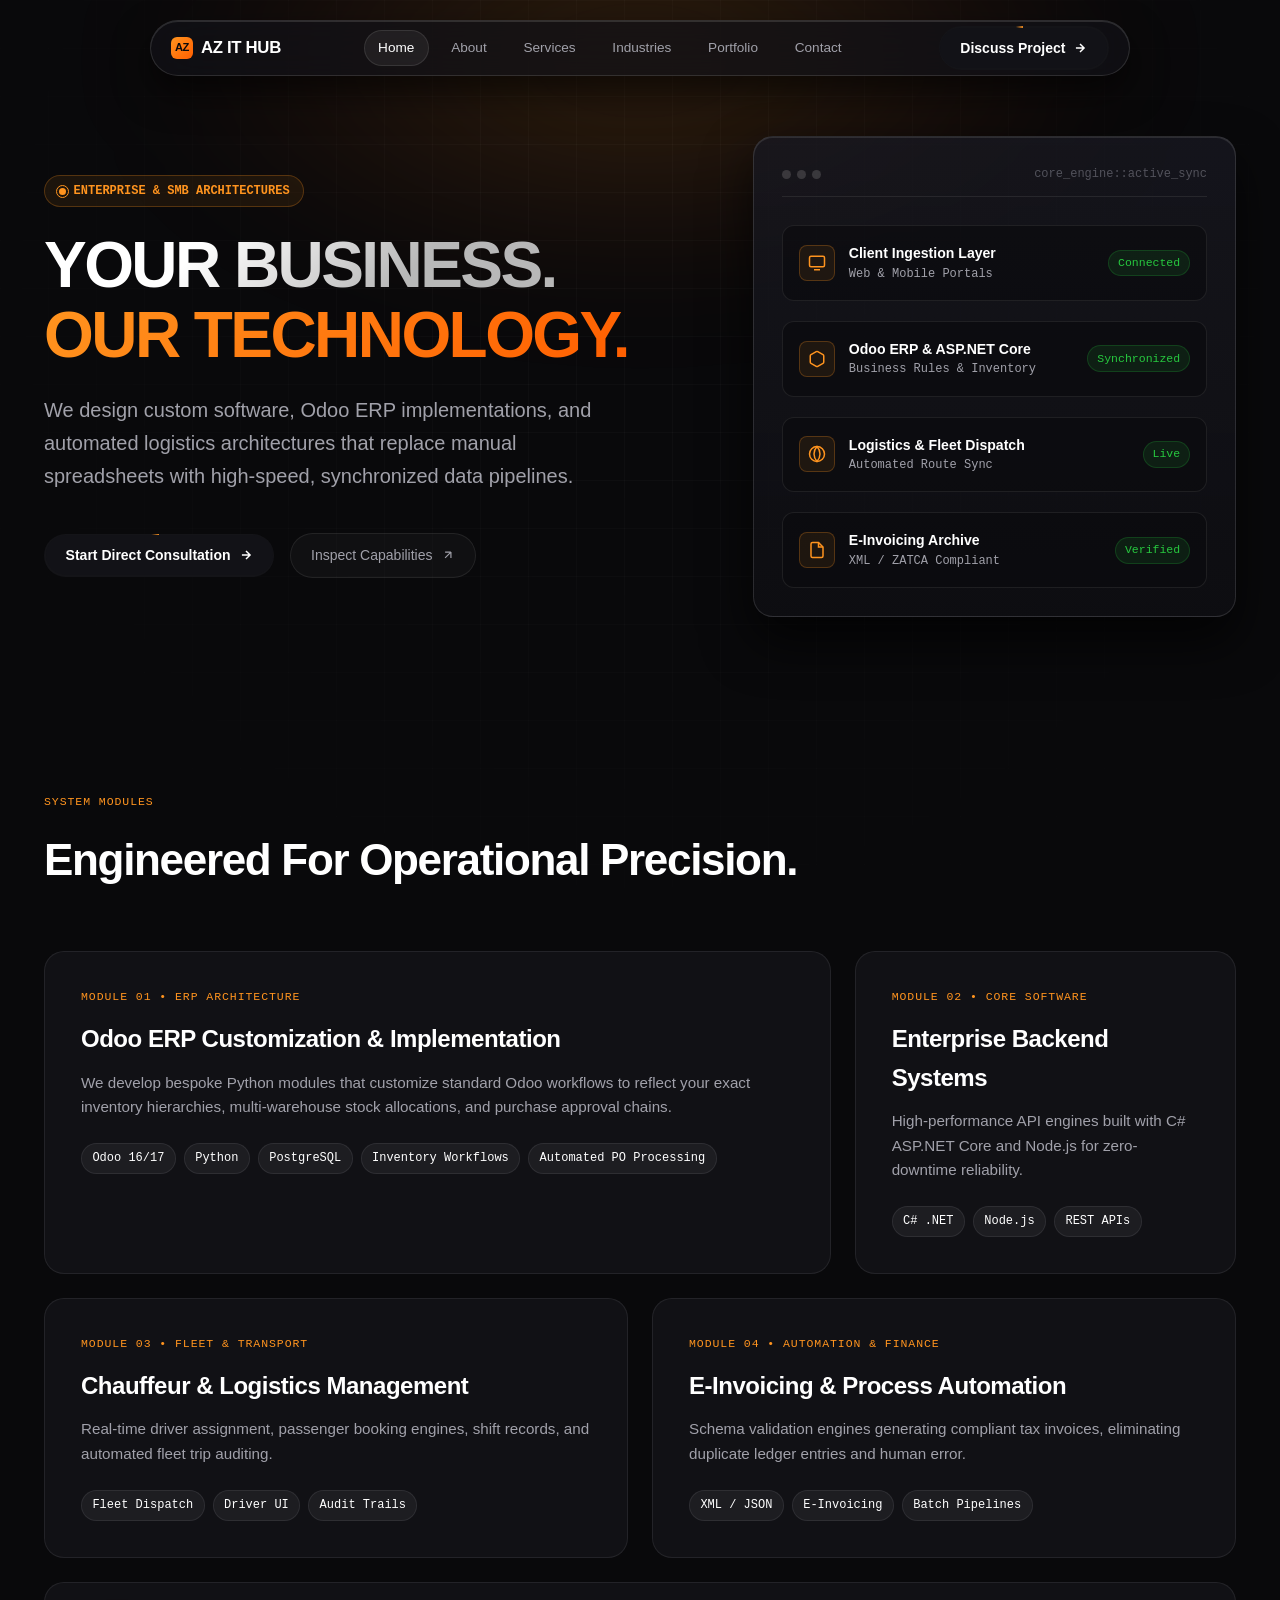
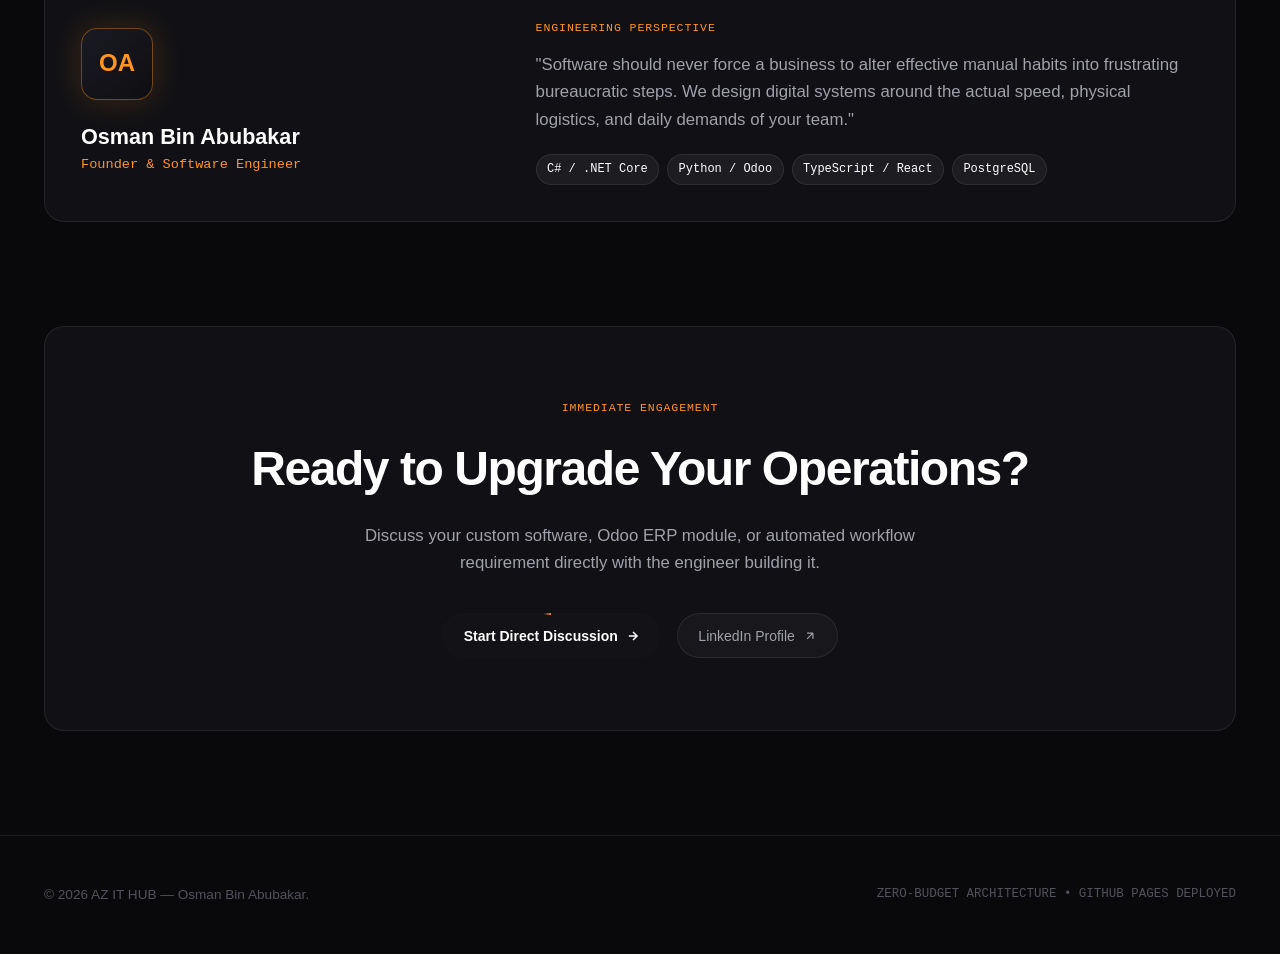
==== commit e444ab5f: "Refactor index.html" ====
--- a/index.html
+++ b/index.html
@@ -3,17 +3,10 @@
 <head>
   <meta charset="UTF-8">
   <meta name="viewport" content="width=device-width, initial-scale=1.0">
-  <title>AZ IT HUB — Custom Software, ERP & Odoo Solutions</title>
+  <title>AZ IT HUB — Custom Software, ERP & Odoo Engineering</title>
   
-  <meta name="description" content="AZ IT HUB delivers custom software engineering, ERP & Odoo customization, web/mobile applications, and business process automation by Osman Bin Abubakar.">
-  <meta name="keywords" content="AZ IT HUB, Osman Bin Abubakar, Odoo Developer, ERP Solutions, Software Development GCC, Business Automation, Saudi Arabia, UAE, Oman">
+  <meta name="description" content="AZ IT HUB architects custom business software, Odoo ERP pipelines, fleet dispatch systems, and process automation by Osman Bin Abubakar.">
   <meta name="author" content="Osman Bin Abubakar">
-
-  <!-- Open Graph -->
-  <meta property="og:type" content="website">
-  <meta property="og:title" content="AZ IT HUB — Technology. Digital. Growth.">
-  <meta property="og:description" content="Custom software development, ERP workflows, and enterprise automation by Osman Bin Abubakar.">
-  <meta property="og:url" content="https://GITHUBUSERNAME.github.io/">
 
   <link rel="stylesheet" href="assets/css/style.css">
 
@@ -28,388 +21,287 @@
       "jobTitle": "Software Engineer"
     },
     "slogan": "Technology. Digital. Growth.",
-    "description": "Enterprise software engineering, Odoo implementations, and process automation solutions.",
-    "url": "https://GITHUBUSERNAME.github.io/",
-    "areaServed": ["Saudi Arabia", "United Arab Emirates", "Oman", "Qatar", "India", "Worldwide"]
+    "url": "https://GITHUBUSERNAME.github.io/"
   }
   </script>
 </head>
 <body>
 
-  <!-- Ambient Background Glow Effect -->
-  <div class="ambient-glow"></div>
-
-  <!-- Header -->
-  <header class="site-header">
-    <div class="container nav-wrapper">
-      <a href="index.html" class="brand-logo" aria-label="AZ IT HUB">
-        AZ IT HUB<span class="accent-dot">.</span>
-        <span class="brand-badge">Tech</span>
+  <!-- 2026 Background Illumination -->
+  <div class="aurora-bg"></div>
+  <div class="grid-overlay"></div>
+
+  <!-- Floating Island Capsule Navigation -->
+  <header class="island-nav-wrapper">
+    <div class="island-nav">
+      <a href="index.html" class="nav-brand" aria-label="AZ IT HUB">
+        <div class="brand-symbol">AZ</div>
+        <span>AZ IT HUB</span>
       </a>
 
-      <nav class="nav-menu" id="navMenu" aria-label="Main Navigation">
-        <a href="index.html" class="nav-link active">Home</a>
-        <a href="about.html" class="nav-link">About</a>
-        <a href="services.html" class="nav-link">Services</a>
-        <a href="industries.html" class="nav-link">Industries</a>
-        <a href="portfolio.html" class="nav-link">Portfolio</a>
-        <a href="contact.html" class="nav-link">Contact</a>
+      <nav class="nav-links" aria-label="Main Navigation">
+        <a href="index.html" class="nav-item active">Home</a>
+        <a href="about.html" class="nav-item">About</a>
+        <a href="services.html" class="nav-item">Services</a>
+        <a href="industries.html" class="nav-item">Industries</a>
+        <a href="portfolio.html" class="nav-item">Portfolio</a>
+        <a href="contact.html" class="nav-item">Contact</a>
       </nav>
 
-      <div class="nav-actions">
-        <a href="contact.html" class="btn btn-primary">Start a Project</a>
-        <button class="menu-toggle" id="menuToggle" aria-label="Toggle navigation" aria-expanded="false">
-          <svg viewBox="0 0 24 24" fill="none" stroke="currentColor" stroke-width="2" stroke-linecap="round" stroke-linejoin="round">
-            <line x1="3" y1="12" x2="21" y2="12"></line>
-            <line x1="3" y1="6" x2="21" y2="6"></line>
-            <line x1="3" y1="18" x2="21" y2="18"></line>
-          </svg>
-        </button>
-      </div>
+      <div class="nav-cta">
+        <a href="contact.html" class="btn-beam">
+          <span>Discuss Project</span>
+          <svg width="14" height="14" viewBox="0 0 24 24" fill="none" stroke="currentColor" stroke-width="2.5"><path d="M5 12h14M12 5l7 7-7 7"/></svg>
+        </a>
+      </div>
+
+      <!-- Mobile Trigger -->
+      <button class="menu-trigger" id="menuTrigger" aria-label="Open Mobile Menu">
+        <svg width="22" height="22" viewBox="0 0 24 24" fill="none" stroke="currentColor" stroke-width="2"><line x1="4" y1="8" x2="20" y2="8"></line><line x1="4" y1="16" x2="20" y2="16"></line></svg>
+      </button>
     </div>
   </header>
 
+  <!-- Mobile Fullscreen Frosted Drawer -->
+  <div class="mobile-overlay" id="mobileOverlay">
+    <button class="mobile-close" id="mobileClose" aria-label="Close Mobile Menu">
+      <svg width="20" height="20" viewBox="0 0 24 24" fill="none" stroke="currentColor" stroke-width="2"><line x1="18" y1="6" x2="6" y2="18"></line><line x1="6" y1="6" x2="18" y2="18"></line></svg>
+    </button>
+    <div class="mobile-links">
+      <a href="index.html" class="mobile-link active">Home</a>
+      <a href="about.html" class="mobile-link">About Founder</a>
+      <a href="services.html" class="mobile-link">Services</a>
+      <a href="industries.html" class="mobile-link">Industries</a>
+      <a href="portfolio.html" class="mobile-link">Portfolio</a>
+      <a href="contact.html" class="mobile-link">Start a Project</a>
+    </div>
+  </div>
+
   <main>
-    <!-- Upgraded Hero Section -->
+    <!-- Hero Section -->
     <section class="hero-section">
       <div class="container">
-        <div class="hero-layout">
-          <!-- Left Column: Value Proposition -->
-          <div class="hero-content">
-            <div class="hero-pill">
-              <span class="dot"></span>
-              Enterprise &amp; SMB Digital Systems
-            </div>
-            <h1 class="hero-title">
-              YOUR BUSINESS.<br>
-              <span class="highlight">OUR TECHNOLOGY.</span>
+        <div class="hero-grid">
+          <div>
+            <div class="status-badge">
+              <span class="ping-dot"></span>
+              ENTERPRISE &amp; SMB ARCHITECTURES
+            </div>
+            <h1 class="hero-heading">
+              <span class="gradient-metallic">YOUR BUSINESS.</span><br>
+              <span class="gradient-orange">OUR TECHNOLOGY.</span>
             </h1>
-            <p class="hero-lead">
-              We build custom software, ERP solutions, and digital architectures that streamline operations, eliminate disconnected spreadsheets, and automate business processes with precision.
+            <p class="hero-paragraph">
+              We design custom software, Odoo ERP implementations, and automated logistics architectures that replace manual spreadsheets with high-speed, synchronized data pipelines.
             </p>
-            <div class="hero-cta-group">
-              <a href="contact.html" class="btn btn-primary">Let's Discuss Your Project</a>
-              <a href="services.html" class="btn btn-secondary">Explore Services</a>
-            </div>
-          </div>
-
-          <!-- Right Column: Interactive Tech Architecture Monitor -->
-          <div class="tech-terminal" aria-hidden="true">
-            <div class="terminal-header">
-              <div class="terminal-controls">
-                <span class="terminal-dot red"></span>
-                <span class="terminal-dot yellow"></span>
-                <span class="terminal-dot green"></span>
-              </div>
-              <span class="terminal-title">az-core-engine::system-status</span>
-            </div>
-            <div class="terminal-body">
-              <div class="terminal-row">
-                <span class="terminal-label">Primary Architect</span>
-                <span class="terminal-val accent">Osman Bin Abubakar</span>
-              </div>
-              <div class="terminal-row">
-                <span class="terminal-label">ERP / Odoo Modules</span>
-                <span class="terminal-val active">● Active &amp; Integrated</span>
-              </div>
-              <div class="terminal-row">
-                <span class="terminal-label">Backend Stack</span>
-                <span class="terminal-val">C# .NET • Python • Node</span>
-              </div>
-              <div class="terminal-row">
-                <span class="terminal-label">Database Engines</span>
-                <span class="terminal-val">PostgreSQL • MongoDB</span>
-              </div>
-              <div class="terminal-row">
-                <span class="terminal-label">Automation Pipelines</span>
-                <span class="terminal-val active">● Zero-Manual Entry</span>
-              </div>
-              <div class="terminal-row">
-                <span class="terminal-label">Target Markets</span>
-                <span class="terminal-val">GCC • India • Global</span>
+            <div class="hero-actions">
+              <a href="contact.html" class="btn-beam">
+                <span>Start Direct Consultation</span>
+                <svg width="14" height="14" viewBox="0 0 24 24" fill="none" stroke="currentColor" stroke-width="2.5"><path d="M5 12h14M12 5l7 7-7 7"/></svg>
+              </a>
+              <a href="services.html" class="btn-ghost">
+                <span>Inspect Capabilities</span>
+                <svg width="14" height="14" viewBox="0 0 24 24" fill="none" stroke="currentColor" stroke-width="2"><path d="M7 17L17 7M17 7H7M17 7V17"/></svg>
+              </a>
+            </div>
+          </div>
+
+          <!-- Hero Live System Visualizer -->
+          <div class="pipeline-visualizer">
+            <div class="visualizer-top">
+              <div class="window-pills">
+                <span class="w-pill"></span>
+                <span class="w-pill"></span>
+                <span class="w-pill"></span>
+              </div>
+              <span class="stream-tag">core_engine::active_sync</span>
+            </div>
+
+            <div class="pipeline-nodes">
+              <div class="pipeline-node">
+                <div class="node-info">
+                  <div class="node-icon-box">
+                    <svg width="18" height="18" viewBox="0 0 24 24" fill="none" stroke="currentColor" stroke-width="2"><rect x="2" y="3" width="20" height="14" rx="2"/><line x1="8" y1="21" x2="16" y2="21"/></svg>
+                  </div>
+                  <div>
+                    <div class="node-title">Client Ingestion Layer</div>
+                    <div class="node-subtitle">Web &amp; Mobile Portals</div>
+                  </div>
+                </div>
+                <span class="node-status">Connected</span>
+              </div>
+
+              <div class="pipeline-node">
+                <div class="node-info">
+                  <div class="node-icon-box">
+                    <svg width="18" height="18" viewBox="0 0 24 24" fill="none" stroke="currentColor" stroke-width="2"><path d="M21 16V8a2 2 0 0 0-1-1.73l-7-4a2 2 0 0 0-2 0l-7 4A2 2 0 0 0 3 8v8a2 2 0 0 0 1 1.73l7 4a2 2 0 0 0 2 0l7-4A2 2 0 0 0 21 16z"/></svg>
+                  </div>
+                  <div>
+                    <div class="node-title">Odoo ERP &amp; ASP.NET Core</div>
+                    <div class="node-subtitle">Business Rules &amp; Inventory</div>
+                  </div>
+                </div>
+                <span class="node-status">Synchronized</span>
+              </div>
+
+              <div class="pipeline-node">
+                <div class="node-info">
+                  <div class="node-icon-box">
+                    <svg width="18" height="18" viewBox="0 0 24 24" fill="none" stroke="currentColor" stroke-width="2"><circle cx="12" cy="12" r="10"/><path d="M12 2a15.3 15.3 0 0 1 4 10 15.3 15.3 0 0 1-4 10 15.3 15.3 0 0 1-4-10 15.3 15.3 0 0 1 4-10z"/></svg>
+                  </div>
+                  <div>
+                    <div class="node-title">Logistics &amp; Fleet Dispatch</div>
+                    <div class="node-subtitle">Automated Route Sync</div>
+                  </div>
+                </div>
+                <span class="node-status">Live</span>
+              </div>
+
+              <div class="pipeline-node">
+                <div class="node-info">
+                  <div class="node-icon-box">
+                    <svg width="18" height="18" viewBox="0 0 24 24" fill="none" stroke="currentColor" stroke-width="2"><path d="M14 2H6a2 2 0 0 0-2 2v16a2 2 0 0 0 2 2h12a2 2 0 0 0 2-2V8z"/><polyline points="14 2 14 8 20 8"/></svg>
+                  </div>
+                  <div>
+                    <div class="node-title">E-Invoicing Archive</div>
+                    <div class="node-subtitle">XML / ZATCA Compliant</div>
+                  </div>
+                </div>
+                <span class="node-status">Verified</span>
               </div>
             </div>
           </div>
         </div>
-
-        <!-- Metric Trust Bar -->
-        <div class="hero-metrics">
-          <div class="metric-item">
-            <h4>Engineering Lead</h4>
-            <p>Osman Bin Abubakar</p>
-          </div>
-          <div class="metric-item">
-            <h4>Focus Sectors</h4>
-            <p>ERP, Odoo &amp; Automation</p>
-          </div>
-          <div class="metric-item">
-            <h4>Operating Scope</h4>
-            <p>GCC &amp; Worldwide Remote</p>
-          </div>
-          <div class="metric-item">
-            <h4>Core Architecture</h4>
-            <p>Resilient, Fast, Zero Bloat</p>
-          </div>
+      </div>
+    </section>
+
+    <!-- Asymmetric Bento Grid (Services & Architecture) -->
+    <section class="section-pad">
+      <div class="container">
+        <div style="margin-bottom: 3.5rem;">
+          <span class="bento-badge">System Modules</span>
+          <h2 style="font-size: clamp(2rem, 3.5vw, 2.75rem); font-weight: 800; letter-spacing: -0.03em;">
+            Engineered For Operational Precision.
+          </h2>
         </div>
+
+        <div class="bento-grid">
+          <!-- Bento 1: Odoo ERP (Span 8) -->
+          <div class="spotlight-card bento-col-8">
+            <div class="card-content">
+              <span class="bento-badge">Module 01 • ERP Architecture</span>
+              <h3 class="bento-title">Odoo ERP Customization &amp; Implementation</h3>
+              <p class="bento-desc">
+                We develop bespoke Python modules that customize standard Odoo workflows to reflect your exact inventory hierarchies, multi-warehouse stock allocations, and purchase approval chains.
+              </p>
+              <div class="tech-chips">
+                <span class="chip">Odoo 16/17</span>
+                <span class="chip">Python</span>
+                <span class="chip">PostgreSQL</span>
+                <span class="chip">Inventory Workflows</span>
+                <span class="chip">Automated PO Processing</span>
+              </div>
+            </div>
+          </div>
+
+          <!-- Bento 2: Custom Backend (Span 4) -->
+          <div class="spotlight-card bento-col-4">
+            <div class="card-content">
+              <span class="bento-badge">Module 02 • Core Software</span>
+              <h3 class="bento-title">Enterprise Backend Systems</h3>
+              <p class="bento-desc">
+                High-performance API engines built with C# ASP.NET Core and Node.js for zero-downtime reliability.
+              </p>
+              <div class="tech-chips">
+                <span class="chip">C# .NET</span>
+                <span class="chip">Node.js</span>
+                <span class="chip">REST APIs</span>
+              </div>
+            </div>
+          </div>
+
+          <!-- Bento 3: Logistics & Chauffeur Dispatch (Span 6) -->
+          <div class="spotlight-card bento-col-6">
+            <div class="card-content">
+              <span class="bento-badge">Module 03 • Fleet &amp; Transport</span>
+              <h3 class="bento-title">Chauffeur &amp; Logistics Management</h3>
+              <p class="bento-desc">
+                Real-time driver assignment, passenger booking engines, shift records, and automated fleet trip auditing.
+              </p>
+              <div class="tech-chips">
+                <span class="chip">Fleet Dispatch</span>
+                <span class="chip">Driver UI</span>
+                <span class="chip">Audit Trails</span>
+              </div>
+            </div>
+          </div>
+
+          <!-- Bento 4: E-Invoicing & Process Automation (Span 6) -->
+          <div class="spotlight-card bento-col-6">
+            <div class="card-content">
+              <span class="bento-badge">Module 04 • Automation &amp; Finance</span>
+              <h3 class="bento-title">E-Invoicing &amp; Process Automation</h3>
+              <p class="bento-desc">
+                Schema validation engines generating compliant tax invoices, eliminating duplicate ledger entries and human error.
+              </p>
+              <div class="tech-chips">
+                <span class="chip">XML / JSON</span>
+                <span class="chip">E-Invoicing</span>
+                <span class="chip">Batch Pipelines</span>
+              </div>
+            </div>
+          </div>
+
+          <!-- Bento 5: Founder Strip (Span 12) -->
+          <div class="spotlight-card bento-col-12">
+            <div class="card-content founder-bento">
+              <div>
+                <div class="avatar-badge-box">OA</div>
+                <h3 style="font-size: 1.35rem; font-weight: 800;">Osman Bin Abubakar</h3>
+                <p style="font-size: 0.85rem; font-family: var(--font-mono); color: var(--accent);">
+                  Founder &amp; Software Engineer
+                </p>
+              </div>
+              <div>
+                <span class="bento-badge">Engineering Perspective</span>
+                <p style="font-size: 1.05rem; color: var(--text-muted); line-height: 1.65; margin-bottom: 1.25rem;">
+                  "Software should never force a business to alter effective manual habits into frustrating bureaucratic steps. We design digital systems around the actual speed, physical logistics, and daily demands of your team."
+                </p>
+                <div class="tech-chips">
+                  <span class="chip">C# / .NET Core</span>
+                  <span class="chip">Python / Odoo</span>
+                  <span class="chip">TypeScript / React</span>
+                  <span class="chip">PostgreSQL</span>
+                </div>
+              </div>
+            </div>
+          </div>
+        </div>
       </div>
     </section>
 
-    <!-- Founder Callout -->
-    <section class="founder-strip">
+    <!-- Bottom Action Capsule -->
+    <section class="section-pad" style="padding-top: 0;">
       <div class="container">
-        <div class="founder-grid">
-          <div class="founder-card">
-            <div class="founder-card-header">
-              <div class="founder-avatar-box">OA</div>
-              <div class="founder-info">
-                <h3>Osman Bin Abubakar</h3>
-                <p>Founder &amp; Software Engineer</p>
-              </div>
-            </div>
-            <p style="font-size: 0.92rem; color: var(--text-muted); line-height: 1.6;">
-              Full-stack software engineer with deep practical expertise in business applications, ERP customizations, and operational dispatch platforms.
+        <div class="spotlight-card" style="text-align: center; padding: 4.5rem 2rem;">
+          <div class="card-content">
+            <span class="bento-badge">Immediate Engagement</span>
+            <h2 style="font-size: clamp(2rem, 4vw, 3rem); font-weight: 900; letter-spacing: -0.03em; margin-bottom: 1rem;">
+              Ready to Upgrade Your Operations?
+            </h2>
+            <p style="font-size: 1.05rem; color: var(--text-muted); max-width: 580px; margin: 0 auto 2.25rem;">
+              Discuss your custom software, Odoo ERP module, or automated workflow requirement directly with the engineer building it.
             </p>
-            <div class="founder-tags">
-              <span class="tag">C# / ASP.NET</span>
-              <span class="tag">Python</span>
-              <span class="tag">Odoo ERP</span>
-              <span class="tag">PostgreSQL</span>
-              <span class="tag">React / Next</span>
-              <span class="tag">REST APIs</span>
-            </div>
-          </div>
-
-          <div class="founder-narrative">
-            <span class="section-tag">Engineering Leadership</span>
-            <h2>Bridging Code and Daily Business Operations</h2>
-            <p>
-              AZ IT HUB was founded to address a critical shortcoming in business software: systems that check abstract technical boxes, but fail to match the real-world operational tempo of logistics, inventory, and order dispatch.
-            </p>
-            <p>
-              With hands-on experience designing workforce systems, order management workflows, logistics dispatch tools, and e-invoicing pipelines, we architect solutions that eliminate bottlenecks and unify your departments.
-            </p>
-            <div style="margin-top: 1.5rem;">
-              <a href="about.html" class="btn btn-outline">Read Founder Background &rarr;</a>
-            </div>
-          </div>
-        </div>
-      </div>
-    </section>
-
-    <!-- Services Grid -->
-    <section class="section">
-      <div class="container">
-        <div class="section-header">
-          <span class="section-tag">Service Capabilities</span>
-          <h2 class="section-title">End-to-End Technology Services</h2>
-          <p class="section-desc">
-            Direct technical delivery without unnecessary layers of agency overhead. Clean code, scalable databases, and honest engineering.
-          </p>
-        </div>
-
-        <div class="services-grid">
-          <article class="service-card">
-            <div class="service-icon">
-              <svg width="22" height="22" fill="none" stroke="currentColor" stroke-width="2" stroke-linecap="round" stroke-linejoin="round"><rect x="2" y="3" width="20" height="14" rx="2" ry="2"></rect><line x1="8" y1="21" x2="16" y2="21"></line><line x1="12" y1="17" x2="12" y2="21"></line></svg>
-            </div>
-            <h3>Custom Software Development</h3>
-            <p>Tailored enterprise backend systems, custom database tools, and web applications built to match your operational parameters.</p>
-            <ul class="service-features">
-              <li>ASP.NET Core &amp; Node.js Services</li>
-              <li>PostgreSQL &amp; MongoDB Architecture</li>
-              <li>Legacy System Modernization</li>
-            </ul>
-            <a href="services.html" class="service-link">Explore Software &rarr;</a>
-          </article>
-
-          <article class="service-card">
-            <div class="service-icon">
-              <svg width="22" height="22" fill="none" stroke="currentColor" stroke-width="2" stroke-linecap="round" stroke-linejoin="round"><path d="M21 16V8a2 2 0 0 0-1-1.73l-7-4a2 2 0 0 0-2 0l-7 4A2 2 0 0 0 3 8v8a2 2 0 0 0 1 1.73l7 4a2 2 0 0 0 2 0l7-4A2 2 0 0 0 21 16z"></path><polyline points="3.27 6.96 12 12.01 20.73 6.96"></polyline><line x1="12" y1="22.08" x2="12" y2="12"></line></svg>
-            </div>
-            <h3>ERP &amp; Odoo Solutions</h3>
-            <p>Full-cycle Odoo implementations, custom Python module development, and ERP workflow mapping across inventory, purchasing, and sales.</p>
-            <ul class="service-features">
-              <li>Bespoke Python Odoo Modules</li>
-              <li>Warehouse &amp; Stock Sync</li>
-              <li>Accounting &amp; Invoicing Config</li>
-            </ul>
-            <a href="services.html" class="service-link">Explore Odoo Solutions &rarr;</a>
-          </article>
-
-          <article class="service-card">
-            <div class="service-icon">
-              <svg width="22" height="22" fill="none" stroke="currentColor" stroke-width="2" stroke-linecap="round" stroke-linejoin="round"><circle cx="12" cy="12" r="10"></circle><line x1="2" y1="12" x2="22" y2="12"></line><path d="M12 2a15.3 15.3 0 0 1 4 10 15.3 15.3 0 0 1-4 10 15.3 15.3 0 0 1-4-10 15.3 15.3 0 0 1 4-10z"></path></svg>
-            </div>
-            <h3>Web &amp; Mobile Portals</h3>
-            <p>Responsive, fast client and employee portals. Cross-platform mobile tools for drivers, field staff, and logistics teams.</p>
-            <ul class="service-features">
-              <li>React, Next.js &amp; Flutter Apps</li>
-              <li>Customer &amp; Vendor Access Portals</li>
-              <li>Real-Time Operational Dashboards</li>
-            </ul>
-            <a href="services.html" class="service-link">Explore Web &amp; Mobile &rarr;</a>
-          </article>
-
-          <article class="service-card">
-            <div class="service-icon">
-              <svg width="22" height="22" fill="none" stroke="currentColor" stroke-width="2" stroke-linecap="round" stroke-linejoin="round"><polyline points="16 18 22 12 16 6"></polyline><polyline points="8 6 2 12 8 18"></polyline></svg>
-            </div>
-            <h3>API &amp; System Integration</h3>
-            <p>Bridging disconnected third-party platforms, payment gateways, and databases into a unified, synchronized operational pipeline.</p>
-            <ul class="service-features">
-              <li>Custom REST API Development</li>
-              <li>Automated Bidirectional Sync</li>
-              <li>Legacy Database Connectivity</li>
-            </ul>
-            <a href="services.html" class="service-link">Explore Integrations &rarr;</a>
-          </article>
-
-          <article class="service-card">
-            <div class="service-icon">
-              <svg width="22" height="22" fill="none" stroke="currentColor" stroke-width="2" stroke-linecap="round" stroke-linejoin="round"><circle cx="12" cy="12" r="3"></circle><path d="M19.4 15a1.65 1.65 0 0 0 .33 1.82l.06.06a2 2 0 0 1 0 2.83 2 2 0 0 1-2.83 0l-.06-.06a1.65 1.65 0 0 0-1.82-.33 1.65 1.65 0 0 0-1 1.51V21a2 2 0 0 1-2 2 2 2 0 0 1-2-2v-.09A1.65 1.65 0 0 0 9 19.4a1.65 1.65 0 0 0-1.82.33l-.06.06a2 2 0 0 1-2.83 0 2 2 0 0 1 0-2.83l.06-.06a1.65 1.65 0 0 0 .33-1.82 1.65 1.65 0 0 0-1.51-1H3a2 2 0 0 1-2-2 2 2 0 0 1 2-2h.09A1.65 1.65 0 0 0 4.6 9a1.65 1.65 0 0 0-.33-1.82l-.06-.06a2 2 0 0 1 0-2.83 2 2 0 0 1 2.83 0l.06.06a1.65 1.65 0 0 0 1.82.33H9a1.65 1.65 0 0 0 1-1.51V3a2 2 0 0 1 2-2 2 2 0 0 1 2 2v.09a1.65 1.65 0 0 0 1 1.51 1.65 1.65 0 0 0 1.82-.33l.06-.06a2 2 0 0 1 2.83 0 2 2 0 0 1 0 2.83l-.06.06a1.65 1.65 0 0 0-.33 1.82V9a1.65 1.65 0 0 0 1.51 1H21a2 2 0 0 1 2 2 2 2 0 0 1-2 2h-.09a1.65 1.65 0 0 0-1.51 1z"></path></svg>
-            </div>
-            <h3>Workflow &amp; Process Automation</h3>
-            <p>Eliminating human errors and data-entry delays with scripted automation, validation hooks, and automated notifications.</p>
-            <ul class="service-features">
-              <li>Order Pipeline Processing</li>
-              <li>Data Clean-up &amp; Transformation</li>
-              <li>Automated Status Alerts</li>
-            </ul>
-            <a href="services.html" class="service-link">Explore Automation &rarr;</a>
-          </article>
-
-          <article class="service-card">
-            <div class="service-icon">
-              <svg width="22" height="22" fill="none" stroke="currentColor" stroke-width="2" stroke-linecap="round" stroke-linejoin="round"><path d="M18 2h-3a5 5 0 0 0-5 5v3H7v4h3v8h4v-8h3l1-4h-4V7a1 1 0 0 1 1-1h3z"></path></svg>
-            </div>
-            <h3>Digital Branding &amp; Fast Websites</h3>
-            <p>Ultra-fast static websites engineered without recurring platform fees, designed to convert prospects into serious inquiries.</p>
-            <ul class="service-features">
-              <li>Semantic HTML5 &amp; Modern CSS</li>
-              <li>Technical On-Page SEO</li>
-              <li>High-Conversion Layouts</li>
-            </ul>
-            <a href="services.html" class="service-link">Explore Web Presence &rarr;</a>
-          </article>
-        </div>
-      </div>
-    </section>
-
-    <!-- Industries -->
-    <section class="section" style="background-color: var(--bg-surface);">
-      <div class="container">
-        <div class="section-header">
-          <span class="section-tag">Industry Scope</span>
-          <h2 class="section-title">Engineered for Operational Workflows</h2>
-          <p class="section-desc">
-            We adapt data pipelines to the concrete constraints and logistical challenges of your target vertical.
-          </p>
-        </div>
-
-        <div class="industries-grid">
-          <div class="industry-card">
-            <h4>Logistics &amp; Transport</h4>
-            <p>Shipment manifest tracking, dispatch coordination, and route status logs across regional hubs.</p>
-          </div>
-          <div class="industry-card">
-            <h4>Chauffeur &amp; Fleet Operations</h4>
-            <p>Driver assignment, trip tracking, passenger booking management, and automated invoicing.</p>
-          </div>
-          <div class="industry-card">
-            <h4>Warehousing &amp; Distribution</h4>
-            <p>Multi-location stock visibility, barcode registration, and automated minimum replenishment rules.</p>
-          </div>
-          <div class="industry-card">
-            <h4>Retail &amp; Wholesale Trade</h4>
-            <p>Multi-branch sales tracking, consolidated purchase orders, and supplier catalog synchronization.</p>
-          </div>
-          <div class="industry-card">
-            <h4>Healthcare &amp; Diagnostics</h4>
-            <p>Sample intake tracking, operational lab workflows, status notifications, and structured reporting.</p>
-          </div>
-          <div class="industry-card">
-            <h4>Growing SMEs &amp; Startups</h4>
-            <p>Eliminating disconnected spreadsheets and setting up clean foundational ERP/CRM tools on day one.</p>
-          </div>
-        </div>
-      </div>
-    </section>
-
-    <!-- Portfolio Concept Showcase -->
-    <section class="section">
-      <div class="container">
-        <div class="section-header">
-          <span class="section-tag">Technical Showcase</span>
-          <h2 class="section-title">Verified Solution Architectures</h2>
-          <p class="section-desc">
-            Representative applications and workflows architected by Osman Bin Abubakar.
-          </p>
-        </div>
-
-        <div class="portfolio-grid">
-          <article class="portfolio-card">
-            <div class="portfolio-header">
-              <span class="portfolio-category">Operations Management</span>
-              <span class="portfolio-status">Case Architecture</span>
-            </div>
-            <div class="portfolio-body">
-              <h3>Chauffeur &amp; Fleet Coordination System</h3>
-              <p>Fleet dispatch, ride assignment, driver shift logging, and passenger invoicing workflows built for private transportation providers.</p>
-              <div class="portfolio-stack">
-                <span class="tag">Backend API</span>
-                <span class="tag">Dispatch UI</span>
-                <span class="tag">PostgreSQL</span>
-              </div>
-            </div>
-          </article>
-
-          <article class="portfolio-card">
-            <div class="portfolio-header">
-              <span class="portfolio-category">Enterprise ERP</span>
-              <span class="portfolio-status">Modular Architecture</span>
-            </div>
-            <div class="portfolio-body">
-              <h3>Odoo Custom Inventory &amp; Order Pipeline</h3>
-              <p>Python modules extending standard Odoo workflows to support multi-stage order approval and dynamic stock tracking.</p>
-              <div class="portfolio-stack">
-                <span class="tag">Python</span>
-                <span class="tag">Odoo 16/17</span>
-                <span class="tag">Workflow API</span>
-              </div>
-            </div>
-          </article>
-
-          <article class="portfolio-card">
-            <div class="portfolio-header">
-              <span class="portfolio-category">Compliance &amp; Finance</span>
-              <span class="portfolio-status">System Integration</span>
-            </div>
-            <div class="portfolio-body">
-              <h3>E-Invoicing &amp; Order Processing Engine</h3>
-              <p>Automated XML/JSON invoice generator with schema validation, linking transaction pipelines directly into accounting software.</p>
-              <div class="portfolio-stack">
-                <span class="tag">ASP.NET Core</span>
-                <span class="tag">REST API</span>
-                <span class="tag">XML/JSON</span>
-              </div>
-            </div>
-          </article>
-        </div>
-      </div>
-    </section>
-
-    <!-- Bottom Conversion CTA -->
-    <section class="section">
-      <div class="container">
-        <div class="cta-box">
-          <span class="section-tag">Direct Collaboration</span>
-          <h2>Ready to Modernize Your Operations?</h2>
-          <p>
-            Whether you require a custom business system, an Odoo ERP deployment, or an automated pipeline to remove manual bottlenecks, let's discuss your requirements directly.
-          </p>
-          <div class="cta-buttons">
-            <a href="contact.html" class="btn btn-primary">Schedule a Discussion</a>
-            <a href="https://www.linkedin.com/" target="_blank" rel="noopener noreferrer" class="btn btn-secondary">Connect on LinkedIn</a>
+            <div style="display: flex; justify-content: center; gap: 1rem; flex-wrap: wrap;">
+              <a href="contact.html" class="btn-beam">
+                <span>Start Direct Discussion</span>
+                <svg width="14" height="14" viewBox="0 0 24 24" fill="none" stroke="currentColor" stroke-width="2.5"><path d="M5 12h14M12 5l7 7-7 7"/></svg>
+              </a>
+              <a href="https://www.linkedin.com/" target="_blank" rel="noopener noreferrer" class="btn-ghost">
+                <span>LinkedIn Profile</span>
+                <svg width="14" height="14" viewBox="0 0 24 24" fill="none" stroke="currentColor" stroke-width="2"><path d="M7 17L17 7M17 7H7M17 7V17"/></svg>
+              </a>
+            </div>
           </div>
         </div>
       </div>
@@ -417,61 +309,13 @@
   </main>
 
   <!-- Footer -->
-  <footer class="site-footer">
-    <div class="container">
-      <div class="footer-grid">
-        <div class="footer-brand">
-          <a href="index.html" class="brand-logo">
-            AZ IT HUB<span class="accent-dot">.</span>
-          </a>
-          <p>
-            Technology. Digital. Growth.<br>
-            Delivering robust software, ERP implementations, and automated workflows.
-          </p>
-          <p style="font-size: 0.8rem; color: var(--text-dark);">
-            Founded by <strong>Osman Bin Abubakar</strong>.
-          </p>
-        </div>
-
-        <div class="footer-col">
-          <h4>Navigation</h4>
-          <ul class="footer-links">
-            <li><a href="index.html">Home</a></li>
-            <li><a href="about.html">About Osman &amp; AZ IT HUB</a></li>
-            <li><a href="services.html">Services &amp; Capabilities</a></li>
-            <li><a href="industries.html">Industry Solutions</a></li>
-            <li><a href="portfolio.html">Case Studies</a></li>
-          </ul>
-        </div>
-
-        <div class="footer-col">
-          <h4>Services</h4>
-          <ul class="footer-links">
-            <li><a href="services.html">Software Development</a></li>
-            <li><a href="services.html">Odoo &amp; ERP Solutions</a></li>
-            <li><a href="services.html">Web &amp; Mobile Portals</a></li>
-            <li><a href="services.html">Process Automation</a></li>
-            <li><a href="services.html">API &amp; Data Sync</a></li>
-          </ul>
-        </div>
-
-        <div class="footer-col">
-          <h4>Connect</h4>
-          <ul class="footer-links">
-            <li><a href="contact.html">Send Inquiry</a></li>
-            <li><a href="https://www.linkedin.com/" target="_blank" rel="noopener noreferrer">LinkedIn Profile</a></li>
-            <li><a href="https://github.com/GITHUBUSERNAME" target="_blank" rel="noopener noreferrer">GitHub Repository</a></li>
-          </ul>
-        </div>
-      </div>
-
-      <div class="footer-bottom">
-        <div>
-          &copy; <span id="currentYear"></span> AZ IT HUB — Osman Bin Abubakar. All rights reserved.
-        </div>
-        <div>
-          Zero-Cost Architecture on GitHub Pages.
-        </div>
+  <footer style="border-top: 1px solid var(--border-subtle); padding: 3rem 0; font-size: 0.85rem; color: var(--text-faint);">
+    <div class="container" style="display: flex; justify-content: space-between; align-items: center; flex-wrap: wrap; gap: 1rem;">
+      <div>
+        &copy; <span id="currentYear"></span> AZ IT HUB — Osman Bin Abubakar.
+      </div>
+      <div style="font-family: var(--font-mono); font-size: 0.78rem;">
+        ZERO-BUDGET ARCHITECTURE • GITHUB PAGES DEPLOYED
       </div>
     </div>
   </footer>
--- a/assets/css/style.css
+++ b/assets/css/style.css
@@ -1,41 +1,35 @@
 /* ==========================================================================
-   AZ IT HUB — ENTERPRISE DESIGN SYSTEM
-   Brand Colors:
-   - Base Obsidian:   #0C0C0C
-   - Dark Surface:    #141414
-   - Card Elevated:   #1A1A1A
-   - Card Highlight:  #222222
-   - Brand Accent:    #FF941F (Orange)
-   - Accent Hover:    #E07D12
-   - Accent Glow:     rgba(255, 148, 31, 0.16)
-   - Text Pure:       #FFFFFF
-   - Text Secondary:  #B8B8B8
-   - Text Muted:      #707070
-   - Border Subtle:   rgba(255, 255, 255, 0.08)
-   - Border Active:   rgba(255, 148, 31, 0.45)
+   AZ IT HUB
+   Brand Foundation:
+   - Void Obsidian:    #09090B
+   - Dark Chrome:      #121216
+   - Glass Surface:    rgba(18, 18, 24, 0.72)
+   - Border Ambient:   rgba(255, 255, 255, 0.08)
+   - Border Hover:     rgba(255, 148, 31, 0.45)
+   - Accent Neon:      #FF941F
+   - Accent Hot:       #FF5E00
    ========================================================================== */
 
 :root {
-  --bg-base: #0c0c0c;
-  --bg-surface: #141414;
-  --bg-card: #171717;
-  --bg-card-hover: #1e1e1e;
+  --bg-void: #09090B;
+  --bg-surface: rgba(18, 18, 24, 0.72);
+  --bg-card: rgba(22, 22, 29, 0.65);
   --accent: #FF941F;
-  --accent-hover: #e07d12;
-  --accent-glow: rgba(255, 148, 31, 0.18);
-  --accent-glow-subtle: rgba(255, 148, 31, 0.06);
-  --text-main: #FFFFFF;
-  --text-muted: #B8B8B8;
-  --text-dark: #666666;
-  --border: rgba(255, 255, 255, 0.08);
-  --border-focus: rgba(255, 148, 31, 0.5);
-  --container-max: 1220px;
-  --radius-sm: 6px;
-  --radius-md: 10px;
-  --radius-lg: 16px;
-  --font-sans: -apple-system, BlinkMacSystemFont, "Segoe UI", Roboto, "Helvetica Neue", Arial, sans-serif;
-  --font-mono: ui-monospace, SFMono-Regular, Menlo, Monaco, Consolas, "Liberation Mono", "Courier New", monospace;
-  --transition: all 0.22s cubic-bezier(0.16, 1, 0.3, 1);
+  --accent-hot: #FF5E00;
+  --accent-glow: rgba(255, 148, 31, 0.22);
+  --accent-glow-subtle: rgba(255, 148, 31, 0.08);
+  --text-pure: #FFFFFF;
+  --text-muted: #A1A1AA;
+  --text-faint: #52525B;
+  --border-subtle: rgba(255, 255, 255, 0.08);
+  --border-glass: rgba(255, 255, 255, 0.12);
+  --border-active: rgba(255, 148, 31, 0.55);
+  --font-sans: -apple-system, BlinkMacSystemFont, "Segoe UI", Roboto, "Inter", sans-serif;
+  --font-mono: ui-monospace, SFMono-Regular, Menlo, Monaco, Consolas, monospace;
+  --radius-capsule: 9999px;
+  --radius-card: 20px;
+  --radius-inner: 12px;
+  --ease-elastic: cubic-bezier(0.16, 1, 0.3, 1);
 }
 
 *, *::before, *::after {
@@ -47,13 +41,13 @@
 html {
   font-size: 16px;
   scroll-behavior: smooth;
-  background-color: var(--bg-base);
+  background-color: var(--bg-void);
 }
 
 body {
   font-family: var(--font-sans);
-  background-color: var(--bg-base);
-  color: var(--text-main);
+  background-color: var(--bg-void);
+  color: var(--text-pure);
   line-height: 1.6;
   -webkit-font-smoothing: antialiased;
   -moz-osx-font-smoothing: grayscale;
@@ -61,42 +55,9 @@
   position: relative;
 }
 
-/* ==========================================================================
-   ENGINEERED TECH GRID BACKGROUND (Zero-Asset Overhead)
-   ========================================================================== */
-body::before {
-  content: "";
-  position: fixed;
-  top: 0;
-  left: 0;
-  width: 100vw;
-  height: 100vh;
-  background-image: 
-    linear-gradient(to right, rgba(255, 255, 255, 0.035) 1px, transparent 1px),
-    linear-gradient(to bottom, rgba(255, 255, 255, 0.035) 1px, transparent 1px);
-  background-size: 50px 50px;
-  pointer-events: none;
-  z-index: -1;
-  mask-image: radial-gradient(ellipse at center, rgba(0, 0, 0, 1) 40%, rgba(0, 0, 0, 0.2) 100%);
-  -webkit-mask-image: radial-gradient(ellipse at center, rgba(0, 0, 0, 1) 40%, rgba(0, 0, 0, 0.2) 100%);
-}
-
-.ambient-glow {
-  position: absolute;
-  top: 0;
-  left: 50%;
-  transform: translateX(-50%);
-  width: 800px;
-  height: 450px;
-  background: radial-gradient(circle at 50% 20%, rgba(255, 148, 31, 0.12) 0%, transparent 65%);
-  pointer-events: none;
-  z-index: 0;
-}
-
 a {
   color: inherit;
   text-decoration: none;
-  transition: var(--transition);
 }
 
 ul {
@@ -105,801 +66,616 @@
 
 .container {
   width: 100%;
-  max-width: var(--container-max);
+  max-width: 1240px;
   margin-left: auto;
   margin-right: auto;
   padding-left: 1.5rem;
   padding-right: 1.5rem;
   position: relative;
+  z-index: 2;
+}
+
+/* ==========================================================================
+   AMBIENT AURORA LIGHT ENGINE
+   ========================================================================== */
+.aurora-bg {
+  position: absolute;
+  top: -120px;
+  left: 50%;
+  transform: translateX(-50%);
+  width: 1000px;
+  height: 600px;
+  background: radial-gradient(ellipse 65% 50% at 50% 30%, rgba(255, 148, 31, 0.16) 0%, rgba(255, 94, 0, 0.05) 55%, transparent 80%);
+  filter: blur(60px);
+  pointer-events: none;
+  z-index: 0;
+  animation: aurora-drift 12s ease-in-out infinite alternate;
+}
+
+@keyframes aurora-drift {
+  0% { transform: translateX(-50%) scale(1); opacity: 0.8; }
+  100% { transform: translateX(-48%) scale(1.08); opacity: 1; }
+}
+
+.grid-overlay {
+  position: fixed;
+  inset: 0;
+  background-image: 
+    linear-gradient(to right, rgba(255, 255, 255, 0.025) 1px, transparent 1px),
+    linear-gradient(to bottom, rgba(255, 255, 255, 0.025) 1px, transparent 1px);
+  background-size: 48px 48px;
+  mask-image: radial-gradient(circle at 50% 30%, black 20%, transparent 85%);
+  -webkit-mask-image: radial-gradient(circle at 50% 30%, black 20%, transparent 85%);
+  pointer-events: none;
   z-index: 1;
 }
 
 /* ==========================================================================
-   NAVIGATION BAR
-   ========================================================================== */
-.site-header {
+   FLOATING ISLAND NAVBAR (Uiverse / Linear Style)
+   ========================================================================== */
+.island-nav-wrapper {
   position: sticky;
-  top: 0;
-  z-index: 1000;
-  background-color: rgba(12, 12, 12, 0.85);
-  backdrop-filter: blur(16px);
-  -webkit-backdrop-filter: blur(16px);
-  border-bottom: 1px solid var(--border);
-}
-
-.nav-wrapper {
+  top: 1.25rem;
+  z-index: 100;
+  padding: 0 1rem;
+}
+
+.island-nav {
   display: flex;
   align-items: center;
   justify-content: space-between;
-  height: 74px;
-}
-
-.brand-logo {
-  display: flex;
-  align-items: center;
-  gap: 0.4rem;
-  font-size: 1.3rem;
+  max-width: 980px;
+  margin: 0 auto;
+  height: 56px;
+  padding: 0 1.25rem;
+  background: rgba(18, 18, 24, 0.7);
+  backdrop-filter: blur(24px);
+  -webkit-backdrop-filter: blur(24px);
+  border: 1px solid var(--border-glass);
+  border-radius: var(--radius-capsule);
+  box-shadow: 0 16px 36px rgba(0, 0, 0, 0.6), inset 0 1px 0 rgba(255, 255, 255, 0.12);
+  transition: border-color 0.3s ease;
+}
+
+.island-nav:hover {
+  border-color: rgba(255, 148, 31, 0.35);
+}
+
+.nav-brand {
+  display: flex;
+  align-items: center;
+  gap: 0.5rem;
+  font-size: 1.05rem;
   font-weight: 800;
   letter-spacing: -0.02em;
 }
 
-.brand-logo .accent-dot {
-  color: var(--accent);
-}
-
-.brand-badge {
-  font-size: 0.65rem;
-  font-family: var(--font-mono);
-  font-weight: 700;
-  color: var(--accent);
-  background-color: var(--accent-glow-subtle);
-  border: 1px solid rgba(255, 148, 31, 0.25);
-  padding: 0.2rem 0.5rem;
-  border-radius: var(--radius-sm);
-  margin-left: 0.35rem;
-  letter-spacing: 0.05em;
-  text-transform: uppercase;
-}
-
-.nav-menu {
-  display: flex;
-  align-items: center;
-  gap: 2.2rem;
-}
-
-.nav-link {
-  font-size: 0.9rem;
+.brand-symbol {
+  width: 22px;
+  height: 22px;
+  background: linear-gradient(135deg, var(--accent), var(--accent-hot));
+  border-radius: 6px;
+  display: flex;
+  align-items: center;
+  justify-content: center;
+  font-size: 0.7rem;
+  font-weight: 900;
+  color: #09090B;
+}
+
+.nav-links {
+  display: flex;
+  align-items: center;
+  gap: 0.5rem;
+}
+
+.nav-item {
+  font-size: 0.85rem;
   font-weight: 500;
   color: var(--text-muted);
-  position: relative;
-  padding: 0.4rem 0;
-}
-
-.nav-link:hover,
-.nav-link.active {
-  color: var(--text-main);
-}
-
-.nav-link.active::after {
+  padding: 0.45rem 0.9rem;
+  border-radius: var(--radius-capsule);
+  transition: all 0.2s var(--ease-elastic);
+}
+
+.nav-item:hover, .nav-item.active {
+  color: var(--text-pure);
+  background: rgba(255, 255, 255, 0.06);
+}
+
+.nav-item.active {
+  box-shadow: inset 0 0 0 1px rgba(255, 255, 255, 0.1);
+}
+
+/* ==========================================================================
+   BORDER-BEAM SHIMMER BUTTONS (Uiverse Component)
+   ========================================================================== */
+.btn-beam {
+  position: relative;
+  display: inline-flex;
+  align-items: center;
+  justify-content: center;
+  gap: 0.5rem;
+  font-size: 0.875rem;
+  font-weight: 600;
+  padding: 0.65rem 1.35rem;
+  border-radius: var(--radius-capsule);
+  color: var(--text-pure);
+  background: #141418;
+  cursor: pointer;
+  overflow: hidden;
+  border: none;
+  z-index: 1;
+  transition: transform 0.2s var(--ease-elastic);
+}
+
+.btn-beam:hover {
+  transform: translateY(-2px);
+}
+
+.btn-beam::before {
   content: "";
   position: absolute;
-  bottom: 0;
-  left: 0;
-  width: 100%;
-  height: 2px;
-  background-color: var(--accent);
-  border-radius: 2px;
-  box-shadow: 0 0 10px var(--accent);
-}
-
-.nav-actions {
-  display: flex;
-  align-items: center;
-  gap: 1rem;
-}
-
-.menu-toggle {
-  display: none;
-  background: transparent;
-  border: 1px solid var(--border);
-  border-radius: var(--radius-sm);
-  padding: 0.5rem;
-  color: var(--text-main);
-  cursor: pointer;
-}
-
-.menu-toggle svg {
-  width: 20px;
-  height: 20px;
-}
-
-/* ==========================================================================
-   BUTTON SYSTEM
-   ========================================================================== */
-.btn {
+  inset: -150%;
+  background: conic-gradient(from 0deg, transparent 0 340deg, var(--accent) 360deg);
+  animation: rotate-beam 3.5s linear infinite;
+  z-index: -2;
+}
+
+.btn-beam::after {
+  content: "";
+  position: absolute;
+  inset: 1.5px;
+  background: #121217;
+  border-radius: inherit;
+  z-index: -1;
+}
+
+@keyframes rotate-beam {
+  100% { transform: rotate(360deg); }
+}
+
+.btn-ghost {
   display: inline-flex;
   align-items: center;
-  justify-content: center;
-  gap: 0.6rem;
-  font-size: 0.9rem;
-  font-weight: 600;
-  padding: 0.75rem 1.45rem;
-  border-radius: var(--radius-sm);
-  cursor: pointer;
-  transition: var(--transition);
-  border: 1px solid transparent;
-  text-align: center;
-}
-
-.btn-primary {
-  background-color: var(--accent);
-  color: #0c0c0c;
-  box-shadow: 0 4px 18px var(--accent-glow);
-}
-
-.btn-primary:hover {
-  background-color: var(--accent-hover);
+  gap: 0.5rem;
+  font-size: 0.875rem;
+  font-weight: 500;
+  color: var(--text-muted);
+  padding: 0.65rem 1.25rem;
+  border-radius: var(--radius-capsule);
+  border: 1px solid var(--border-subtle);
+  background: rgba(255, 255, 255, 0.03);
+  transition: all 0.2s var(--ease-elastic);
+}
+
+.btn-ghost:hover {
+  color: var(--text-pure);
+  border-color: rgba(255, 255, 255, 0.2);
+  background: rgba(255, 255, 255, 0.06);
   transform: translateY(-2px);
-  box-shadow: 0 6px 24px rgba(255, 148, 31, 0.3);
-}
-
-.btn-secondary {
-  background-color: rgba(255, 255, 255, 0.04);
-  color: var(--text-main);
-  border-color: var(--border);
-}
-
-.btn-secondary:hover {
-  background-color: rgba(255, 255, 255, 0.08);
-  border-color: rgba(255, 255, 255, 0.2);
-  transform: translateY(-2px);
-}
-
-.btn-outline {
-  background: transparent;
-  color: var(--text-muted);
-  border-color: var(--border);
-}
-
-.btn-outline:hover {
-  border-color: var(--accent);
-  color: var(--accent);
-  background: var(--accent-glow-subtle);
-}
-
-/* ==========================================================================
-   HERO SECTION (SPLIT ARCHITECTURE + TECH TERMINAL)
+}
+
+/* ==========================================================================
+   HERO SECTION & METALLIC GRADIENT TYPE
    ========================================================================== */
 .hero-section {
-  padding: 5.5rem 0 5rem;
-  position: relative;
-  border-bottom: 1px solid var(--border);
-}
-
-.hero-layout {
+  padding: 5rem 0 4.5rem;
+  position: relative;
+  z-index: 2;
+}
+
+.hero-grid {
   display: grid;
   grid-template-columns: 1.15fr 0.85fr;
   gap: 3.5rem;
   align-items: center;
 }
 
-.hero-pill {
+.status-badge {
   display: inline-flex;
   align-items: center;
-  gap: 0.6rem;
-  font-size: 0.78rem;
+  gap: 0.5rem;
+  font-size: 0.75rem;
   font-family: var(--font-mono);
   font-weight: 600;
+  padding: 0.35rem 0.85rem;
+  border-radius: var(--radius-capsule);
+  background: rgba(255, 148, 31, 0.08);
+  border: 1px solid rgba(255, 148, 31, 0.25);
   color: var(--accent);
-  background-color: rgba(255, 148, 31, 0.08);
-  border: 1px solid rgba(255, 148, 31, 0.25);
-  padding: 0.35rem 0.85rem;
-  border-radius: 999px;
   margin-bottom: 1.5rem;
-  text-transform: uppercase;
-  letter-spacing: 0.05em;
-}
-
-.hero-pill .dot {
+}
+
+.status-badge .ping-dot {
+  position: relative;
   width: 7px;
   height: 7px;
-  background-color: var(--accent);
+  background: var(--accent);
   border-radius: 50%;
-  box-shadow: 0 0 8px var(--accent);
-}
-
-.hero-title {
-  font-size: clamp(2.35rem, 4.5vw, 3.8rem);
-  font-weight: 800;
-  letter-spacing: -0.035em;
-  line-height: 1.12;
-  margin-bottom: 1.4rem;
-}
-
-.hero-title .highlight {
-  color: var(--accent);
-  position: relative;
+}
+
+.status-badge .ping-dot::after {
+  content: "";
+  position: absolute;
+  inset: -3px;
+  border-radius: 50%;
+  border: 1.5px solid var(--accent);
+  animation: pulse-ring 2s cubic-bezier(0.24, 0, 0.38, 1) infinite;
+}
+
+@keyframes pulse-ring {
+  0% { transform: scale(0.6); opacity: 1; }
+  100% { transform: scale(2.2); opacity: 0; }
+}
+
+.hero-heading {
+  font-size: clamp(2.5rem, 5vw, 4.2rem);
+  font-weight: 900;
+  letter-spacing: -0.04em;
+  line-height: 1.08;
+  margin-bottom: 1.5rem;
+}
+
+.gradient-metallic {
+  background: linear-gradient(135deg, #FFFFFF 30%, #B8B8B8 70%);
+  -webkit-background-clip: text;
+  -webkit-text-fill-color: transparent;
+}
+
+.gradient-orange {
+  background: linear-gradient(135deg, #FF941F 0%, #FF5E00 100%);
+  -webkit-background-clip: text;
+  -webkit-text-fill-color: transparent;
   display: inline-block;
-}
-
-.hero-lead {
-  font-size: clamp(1.05rem, 1.8vw, 1.2rem);
+  position: relative;
+}
+
+.hero-paragraph {
+  font-size: clamp(1.05rem, 1.8vw, 1.25rem);
   color: var(--text-muted);
   line-height: 1.65;
-  margin-bottom: 2.25rem;
-  max-width: 600px;
-}
-
-.hero-cta-group {
+  margin-bottom: 2.5rem;
+  max-width: 580px;
+}
+
+.hero-actions {
   display: flex;
   flex-wrap: wrap;
+  align-items: center;
   gap: 1rem;
-  margin-bottom: 3.5rem;
-}
-
-/* Technical Terminal Mockup */
-.tech-terminal {
-  background-color: #111111;
-  border: 1px solid rgba(255, 255, 255, 0.12);
-  border-radius: var(--radius-md);
-  box-shadow: 0 20px 40px rgba(0, 0, 0, 0.6), 0 0 30px var(--accent-glow-subtle);
+}
+
+/* ==========================================================================
+   LIVE PIPELINE VISUALIZER (Hero Node Architecture)
+   ========================================================================== */
+.pipeline-visualizer {
+  background: linear-gradient(180deg, rgba(24, 24, 32, 0.8) 0%, rgba(14, 14, 18, 0.95) 100%);
+  border: 1px solid var(--border-glass);
+  border-radius: var(--radius-card);
+  padding: 1.75rem;
+  box-shadow: 0 24px 50px rgba(0, 0, 0, 0.7), inset 0 1px 0 rgba(255, 255, 255, 0.1);
+  position: relative;
   overflow: hidden;
 }
 
-.terminal-header {
-  background-color: #171717;
-  padding: 0.75rem 1rem;
-  border-bottom: 1px solid var(--border);
+.visualizer-top {
   display: flex;
   align-items: center;
   justify-content: space-between;
-}
-
-.terminal-controls {
+  margin-bottom: 1.75rem;
+  padding-bottom: 0.75rem;
+  border-bottom: 1px solid var(--border-subtle);
+}
+
+.window-pills {
   display: flex;
   gap: 6px;
 }
 
-.terminal-dot {
-  width: 10px;
-  height: 10px;
+.w-pill {
+  width: 9px;
+  height: 9px;
   border-radius: 50%;
-  background-color: #333333;
-}
-
-.terminal-dot.red { background-color: #ff5f56; }
-.terminal-dot.yellow { background-color: #ffbd2e; }
-.terminal-dot.green { background-color: #27c93f; }
-
-.terminal-title {
+  background: rgba(255, 255, 255, 0.15);
+}
+
+.stream-tag {
   font-size: 0.75rem;
   font-family: var(--font-mono);
-  color: var(--text-dark);
-}
-
-.terminal-body {
-  padding: 1.5rem;
+  color: var(--text-faint);
+}
+
+.pipeline-nodes {
+  display: flex;
+  flex-direction: column;
+  gap: 1.25rem;
+  position: relative;
+}
+
+.pipeline-node {
+  background: rgba(10, 10, 14, 0.6);
+  border: 1px solid var(--border-subtle);
+  border-radius: var(--radius-inner);
+  padding: 1rem;
+  display: flex;
+  align-items: center;
+  justify-content: space-between;
+  transition: all 0.25s var(--ease-elastic);
+  position: relative;
+  z-index: 2;
+}
+
+.pipeline-node:hover {
+  border-color: rgba(255, 148, 31, 0.4);
+  transform: translateX(4px);
+  background: rgba(18, 18, 24, 0.8);
+}
+
+.node-info {
+  display: flex;
+  align-items: center;
+  gap: 0.85rem;
+}
+
+.node-icon-box {
+  width: 36px;
+  height: 36px;
+  border-radius: 8px;
+  background: rgba(255, 148, 31, 0.08);
+  border: 1px solid rgba(255, 148, 31, 0.25);
+  display: flex;
+  align-items: center;
+  justify-content: center;
+  color: var(--accent);
+}
+
+.node-title {
+  font-size: 0.88rem;
+  font-weight: 700;
+  color: var(--text-pure);
+}
+
+.node-subtitle {
+  font-size: 0.75rem;
   font-family: var(--font-mono);
-  font-size: 0.85rem;
-  line-height: 1.7;
-}
-
-.terminal-row {
-  display: flex;
-  justify-content: space-between;
-  margin-bottom: 0.75rem;
-  padding-bottom: 0.75rem;
-  border-bottom: 1px dashed rgba(255, 255, 255, 0.05);
-}
-
-.terminal-row:last-child {
-  margin-bottom: 0;
-  padding-bottom: 0;
-  border-bottom: none;
-}
-
-.terminal-label {
   color: var(--text-muted);
 }
 
-.terminal-val {
-  color: var(--text-main);
-  font-weight: 600;
-}
-
-.terminal-val.active {
-  color: #27c93f;
-  display: flex;
-  align-items: center;
-  gap: 0.35rem;
-}
-
-.terminal-val.accent {
-  color: var(--accent);
-}
-
-/* Metric / Trust Bar */
-.hero-metrics {
+.node-status {
+  font-size: 0.72rem;
+  font-family: var(--font-mono);
+  padding: 0.2rem 0.55rem;
+  border-radius: var(--radius-capsule);
+  background: rgba(39, 201, 63, 0.1);
+  color: #27C93F;
+  border: 1px solid rgba(39, 201, 63, 0.2);
+}
+
+/* ==========================================================================
+   ACETERNITY-STYLE SPOTLIGHT CARDS
+   ========================================================================== */
+.spotlight-card {
+  position: relative;
+  background: var(--bg-card);
+  border-radius: var(--radius-card);
+  border: 1px solid var(--border-subtle);
+  padding: 2.25rem;
+  overflow: hidden;
+  transition: border-color 0.3s ease, transform 0.25s var(--ease-elastic);
+}
+
+.spotlight-card::before {
+  content: "";
+  position: absolute;
+  inset: 0;
+  background: radial-gradient(450px circle at var(--mouse-x, -500px) var(--mouse-y, -500px), rgba(255, 148, 31, 0.18), transparent 45%);
+  opacity: 0;
+  transition: opacity 0.35s ease;
+  pointer-events: none;
+  z-index: 1;
+}
+
+.spotlight-card:hover::before {
+  opacity: 1;
+}
+
+.spotlight-card:hover {
+  border-color: rgba(255, 148, 31, 0.35);
+  transform: translateY(-4px);
+  box-shadow: 0 20px 40px rgba(0, 0, 0, 0.5);
+}
+
+.card-content {
+  position: relative;
+  z-index: 2;
+}
+
+/* ==========================================================================
+   2026 ASYMMETRICAL BENTO GRID
+   ========================================================================== */
+.section-pad {
+  padding: 6.5rem 0;
+  position: relative;
+  z-index: 2;
+}
+
+.bento-grid {
   display: grid;
-  grid-template-columns: repeat(4, 1fr);
+  grid-template-columns: repeat(12, 1fr);
   gap: 1.5rem;
-  padding-top: 2.25rem;
-  border-top: 1px solid var(--border);
-}
-
-.metric-item h4 {
-  font-size: 0.8rem;
+}
+
+.bento-col-8 { grid-column: span 8; }
+.bento-col-4 { grid-column: span 4; }
+.bento-col-6 { grid-column: span 6; }
+.bento-col-12 { grid-column: span 12; }
+
+.bento-badge {
+  font-size: 0.72rem;
   font-family: var(--font-mono);
   color: var(--accent);
   text-transform: uppercase;
-  margin-bottom: 0.35rem;
-}
-
-.metric-item p {
-  font-size: 0.95rem;
-  font-weight: 500;
-  color: var(--text-main);
-}
-
-/* ==========================================================================
-   FOUNDER CALLOUT STRIP
-   ========================================================================== */
-.founder-strip {
-  padding: 5rem 0;
-  background-color: var(--bg-surface);
-  border-bottom: 1px solid var(--border);
-  position: relative;
-}
-
-.founder-grid {
-  display: grid;
-  grid-template-columns: 1fr 1.4fr;
-  gap: 3.5rem;
-  align-items: center;
-}
-
-.founder-card {
-  background: linear-gradient(180deg, #181818 0%, #121212 100%);
-  border: 1px solid rgba(255, 255, 255, 0.1);
-  border-radius: var(--radius-lg);
-  padding: 2.25rem;
-  box-shadow: 0 16px 36px rgba(0, 0, 0, 0.4);
-  position: relative;
-}
-
-.founder-card-header {
-  display: flex;
-  align-items: center;
-  gap: 1.25rem;
-  margin-bottom: 1.5rem;
-}
-
-.founder-avatar-box {
-  width: 60px;
-  height: 60px;
-  border-radius: var(--radius-sm);
-  background: #1e1e1e;
-  border: 1px solid rgba(255, 148, 31, 0.4);
-  display: flex;
-  align-items: center;
-  justify-content: center;
-  font-size: 1.25rem;
+  letter-spacing: 0.08em;
+  margin-bottom: 0.85rem;
+  display: block;
+}
+
+.bento-title {
+  font-size: 1.5rem;
   font-weight: 800;
-  color: var(--accent);
-  box-shadow: 0 0 20px var(--accent-glow);
-}
-
-.founder-info h3 {
-  font-size: 1.25rem;
-  font-weight: 700;
-  color: var(--text-main);
-}
-
-.founder-info p {
-  font-size: 0.85rem;
-  color: var(--accent);
-  font-family: var(--font-mono);
-}
-
-.founder-tags {
-  display: flex;
-  flex-wrap: wrap;
-  gap: 0.45rem;
-  margin-top: 1.25rem;
-}
-
-.tag {
-  font-size: 0.75rem;
-  font-family: var(--font-mono);
-  background-color: rgba(255, 255, 255, 0.04);
-  color: var(--text-muted);
-  padding: 0.3rem 0.65rem;
-  border-radius: var(--radius-sm);
-  border: 1px solid var(--border);
-}
-
-.founder-narrative h2 {
-  font-size: clamp(1.85rem, 3.2vw, 2.4rem);
-  font-weight: 700;
-  letter-spacing: -0.025em;
-  margin-bottom: 1.25rem;
-  line-height: 1.25;
-}
-
-.founder-narrative p {
-  font-size: 1.025rem;
-  color: var(--text-muted);
-  margin-bottom: 1.25rem;
-  line-height: 1.65;
-}
-
-/* ==========================================================================
-   SERVICES SECTION (HIGH CONTRAST GLASS CARDS)
-   ========================================================================== */
-.section {
-  padding: 5.5rem 0;
-  border-bottom: 1px solid var(--border);
-  position: relative;
-}
-
-.section-header {
-  margin-bottom: 3.75rem;
-  max-width: 720px;
-}
-
-.section-tag {
-  display: inline-block;
-  font-size: 0.8rem;
-  font-weight: 700;
-  font-family: var(--font-mono);
-  color: var(--accent);
-  text-transform: uppercase;
+  letter-spacing: -0.02em;
   margin-bottom: 0.75rem;
-  letter-spacing: 0.06em;
-}
-
-.section-title {
-  font-size: clamp(2rem, 3.5vw, 2.6rem);
-  font-weight: 800;
-  letter-spacing: -0.03em;
-  margin-bottom: 1rem;
-}
-
-.section-desc {
-  font-size: 1.05rem;
-  color: var(--text-muted);
-}
-
-.services-grid {
-  display: grid;
-  grid-template-columns: repeat(auto-fit, minmax(330px, 1fr));
-  gap: 1.6rem;
-}
-
-.service-card {
-  background: linear-gradient(180deg, #161616 0%, #111111 100%);
-  border: 1px solid var(--border);
-  border-radius: var(--radius-md);
-  padding: 2.25rem;
-  transition: var(--transition);
-  display: flex;
-  flex-direction: column;
-  position: relative;
-}
-
-.service-card:hover {
-  border-color: var(--border-focus);
-  transform: translateY(-4px);
-  box-shadow: 0 16px 36px rgba(0, 0, 0, 0.4), 0 0 24px var(--accent-glow-subtle);
-}
-
-.service-icon {
-  width: 48px;
-  height: 48px;
-  background-color: rgba(255, 148, 31, 0.08);
-  border: 1px solid rgba(255, 148, 31, 0.25);
-  border-radius: var(--radius-sm);
-  display: flex;
-  align-items: center;
-  justify-content: center;
-  color: var(--accent);
-  margin-bottom: 1.5rem;
-}
-
-.service-card h3 {
-  font-size: 1.25rem;
-  font-weight: 700;
-  margin-bottom: 0.75rem;
-}
-
-.service-card p {
+}
+
+.bento-desc {
   font-size: 0.95rem;
   color: var(--text-muted);
   line-height: 1.6;
   margin-bottom: 1.5rem;
-  flex-grow: 1;
-}
-
-.service-features {
-  border-top: 1px solid var(--border);
-  padding-top: 1.25rem;
-  margin-bottom: 1.5rem;
-}
-
-.service-features li {
-  font-size: 0.85rem;
-  color: var(--text-muted);
-  margin-bottom: 0.45rem;
-  display: flex;
-  align-items: center;
-  gap: 0.6rem;
-}
-
-.service-features li::before {
-  content: "✦";
-  color: var(--accent);
-  font-size: 0.75rem;
-}
-
-.service-link {
-  font-size: 0.88rem;
-  font-weight: 600;
-  color: var(--accent);
-  display: inline-flex;
-  align-items: center;
-  gap: 0.4rem;
-}
-
-.service-link:hover {
-  gap: 0.7rem;
-}
-
-/* ==========================================================================
-   INDUSTRIES SECTION
-   ========================================================================== */
-.industries-grid {
-  display: grid;
-  grid-template-columns: repeat(auto-fit, minmax(280px, 1fr));
-  gap: 1.25rem;
-}
-
-.industry-card {
-  background-color: #141414;
-  border: 1px solid var(--border);
-  border-radius: var(--radius-md);
-  padding: 1.85rem;
-  transition: var(--transition);
-}
-
-.industry-card:hover {
-  border-color: rgba(255, 255, 255, 0.25);
-  background-color: #171717;
-}
-
-.industry-card h4 {
-  font-size: 1.15rem;
-  font-weight: 700;
-  margin-bottom: 0.5rem;
-  color: var(--text-main);
-}
-
-.industry-card p {
-  font-size: 0.9rem;
-  color: var(--text-muted);
-  line-height: 1.55;
-}
-
-/* ==========================================================================
-   PORTFOLIO PREVIEWS
-   ========================================================================== */
-.portfolio-grid {
-  display: grid;
-  grid-template-columns: repeat(auto-fit, minmax(330px, 1fr));
-  gap: 1.6rem;
-}
-
-.portfolio-card {
-  background: #141414;
-  border: 1px solid var(--border);
-  border-radius: var(--radius-md);
-  overflow: hidden;
-  transition: var(--transition);
-  display: flex;
-  flex-direction: column;
-}
-
-.portfolio-card:hover {
-  border-color: var(--border-focus);
-}
-
-.portfolio-header {
-  padding: 1.2rem 1.5rem;
-  background-color: #1a1a1a;
-  border-bottom: 1px solid var(--border);
-  display: flex;
-  justify-content: space-between;
-  align-items: center;
-}
-
-.portfolio-category {
+}
+
+.tech-chips {
+  display: flex;
+  flex-wrap: wrap;
+  gap: 0.5rem;
+}
+
+.chip {
   font-size: 0.75rem;
   font-family: var(--font-mono);
+  color: var(--text-pure);
+  background: rgba(255, 255, 255, 0.05);
+  border: 1px solid var(--border-subtle);
+  padding: 0.3rem 0.65rem;
+  border-radius: var(--radius-capsule);
+}
+
+/* ==========================================================================
+   FOUNDER SPOTLIGHT CARD
+   ========================================================================== */
+.founder-bento {
+  display: grid;
+  grid-template-columns: 1fr 1.6fr;
+  gap: 2.5rem;
+  align-items: center;
+}
+
+.avatar-badge-box {
+  width: 72px;
+  height: 72px;
+  border-radius: 16px;
+  background: linear-gradient(135deg, #1A1A22 0%, #0E0E12 100%);
+  border: 1px solid rgba(255, 148, 31, 0.4);
+  box-shadow: 0 0 30px rgba(255, 148, 31, 0.2);
+  display: flex;
+  align-items: center;
+  justify-content: center;
+  font-size: 1.5rem;
+  font-weight: 900;
   color: var(--accent);
-  text-transform: uppercase;
-}
-
-.portfolio-status {
-  font-size: 0.72rem;
-  font-family: var(--font-mono);
-  color: var(--text-dark);
-}
-
-.portfolio-body {
-  padding: 1.75rem;
-  flex-grow: 1;
-}
-
-.portfolio-body h3 {
-  font-size: 1.2rem;
-  font-weight: 700;
-  margin-bottom: 0.65rem;
-}
-
-.portfolio-body p {
-  font-size: 0.92rem;
+  margin-bottom: 1.25rem;
+}
+
+/* ==========================================================================
+   MOBILE FULLSCREEN FROSTED DRAWER
+   ========================================================================== */
+.menu-trigger {
+  display: none;
+  background: transparent;
+  border: none;
+  color: var(--text-pure);
+  cursor: pointer;
+  padding: 0.25rem;
+}
+
+.mobile-overlay {
+  position: fixed;
+  inset: 0;
+  background: rgba(9, 9, 11, 0.94);
+  backdrop-filter: blur(28px);
+  -webkit-backdrop-filter: blur(28px);
+  z-index: 999;
+  display: flex;
+  flex-direction: column;
+  justify-content: center;
+  padding: 2.5rem;
+  transform: translateY(-100%);
+  opacity: 0;
+  pointer-events: none;
+  transition: all 0.4s var(--ease-elastic);
+}
+
+.mobile-overlay.open {
+  transform: translateY(0);
+  opacity: 1;
+  pointer-events: all;
+}
+
+.mobile-close {
+  position: absolute;
+  top: 1.75rem;
+  right: 1.75rem;
+  background: rgba(255, 255, 255, 0.08);
+  border: 1px solid var(--border-subtle);
+  border-radius: 50%;
+  width: 44px;
+  height: 44px;
+  color: var(--text-pure);
+  cursor: pointer;
+  display: flex;
+  align-items: center;
+  justify-content: center;
+}
+
+.mobile-links {
+  display: flex;
+  flex-direction: column;
+  gap: 1.75rem;
+}
+
+.mobile-link {
+  font-size: 1.75rem;
+  font-weight: 800;
+  letter-spacing: -0.02em;
   color: var(--text-muted);
-  margin-bottom: 1.25rem;
-  line-height: 1.6;
-}
-
-.portfolio-stack {
-  display: flex;
-  flex-wrap: wrap;
-  gap: 0.45rem;
-}
-
-/* ==========================================================================
-   CALL TO ACTION STRIP
-   ========================================================================== */
-.cta-box {
-  background: radial-gradient(circle at 50% 0%, #1f1810 0%, #131313 100%);
-  border: 1px solid rgba(255, 148, 31, 0.3);
-  border-radius: var(--radius-lg);
-  padding: 4rem 2rem;
-  text-align: center;
-  position: relative;
-  box-shadow: 0 20px 50px rgba(0, 0, 0, 0.5);
-}
-
-.cta-box h2 {
-  font-size: clamp(2rem, 3.8vw, 2.75rem);
-  font-weight: 800;
-  letter-spacing: -0.025em;
-  margin-bottom: 1rem;
-}
-
-.cta-box p {
-  font-size: 1.05rem;
-  color: var(--text-muted);
-  max-width: 620px;
-  margin: 0 auto 2.25rem;
-}
-
-.cta-buttons {
-  display: flex;
-  justify-content: center;
-  flex-wrap: wrap;
-  gap: 1rem;
-}
-
-/* ==========================================================================
-   FOOTER
-   ========================================================================== */
-.site-footer {
-  padding: 4.5rem 0 2.5rem;
-  background-color: #080808;
-  border-top: 1px solid var(--border);
-}
-
-.footer-grid {
-  display: grid;
-  grid-template-columns: 2fr 1fr 1fr 1.2fr;
-  gap: 2.5rem;
-  margin-bottom: 3.5rem;
-}
-
-.footer-brand p {
-  font-size: 0.9rem;
-  color: var(--text-muted);
-  max-width: 320px;
-  line-height: 1.6;
-  margin: 1rem 0;
-}
-
-.footer-col h4 {
-  font-size: 0.82rem;
-  font-family: var(--font-mono);
-  color: var(--text-main);
-  text-transform: uppercase;
-  letter-spacing: 0.05em;
-  margin-bottom: 1.25rem;
-}
-
-.footer-links li {
-  margin-bottom: 0.65rem;
-}
-
-.footer-links a {
-  font-size: 0.88rem;
-  color: var(--text-muted);
-}
-
-.footer-links a:hover {
-  color: var(--accent);
-}
-
-.footer-bottom {
-  padding-top: 2rem;
-  border-top: 1px solid var(--border);
-  display: flex;
-  justify-content: space-between;
-  align-items: center;
-  flex-wrap: wrap;
-  gap: 1rem;
-  font-size: 0.82rem;
-  color: var(--text-dark);
-}
-
-/* ==========================================================================
-   MOBILE & TABLET ADAPTATION
+}
+
+.mobile-link:hover, .mobile-link.active {
+  color: var(--text-pure);
+}
+
+/* ==========================================================================
+   MOBILE & TABLET ADAPTIVE QUERIES
    ========================================================================== */
 @media (max-width: 992px) {
-  .hero-layout {
+  .hero-grid {
     grid-template-columns: 1fr;
-    gap: 2.5rem;
-  }
-  .founder-grid {
+    gap: 3rem;
+  }
+  .founder-bento {
     grid-template-columns: 1fr;
   }
-  .hero-metrics {
-    grid-template-columns: repeat(2, 1fr);
-  }
-  .footer-grid {
-    grid-template-columns: 1fr 1fr;
+  .bento-col-8, .bento-col-4, .bento-col-6 {
+    grid-column: span 12;
   }
 }
 
 @media (max-width: 768px) {
-  .menu-toggle {
+  .nav-links, .nav-cta {
+    display: none;
+  }
+  .menu-trigger {
     display: block;
   }
-  .nav-menu {
-    position: fixed;
-    top: 74px;
-    left: 0;
-    right: 0;
-    background-color: #121212;
-    border-bottom: 1px solid var(--border);
+  .hero-section {
+    padding-top: 3.5rem;
+  }
+  .hero-actions {
     flex-direction: column;
-    padding: 2rem;
-    gap: 1.5rem;
-    transform: translateY(-150%);
-    opacity: 0;
-    pointer-events: none;
-    transition: var(--transition);
-  }
-  .nav-menu.is-active {
-    transform: translateY(0);
-    opacity: 1;
-    pointer-events: all;
-  }
-  .nav-actions .btn {
-    display: none;
-  }
-  .hero-metrics {
-    grid-template-columns: 1fr;
-  }
-  .footer-grid {
-    grid-template-columns: 1fr;
-  }
-}
+    width: 100%;
+  }
+  .hero-actions a {
+    width: 100%;
+  }
+}
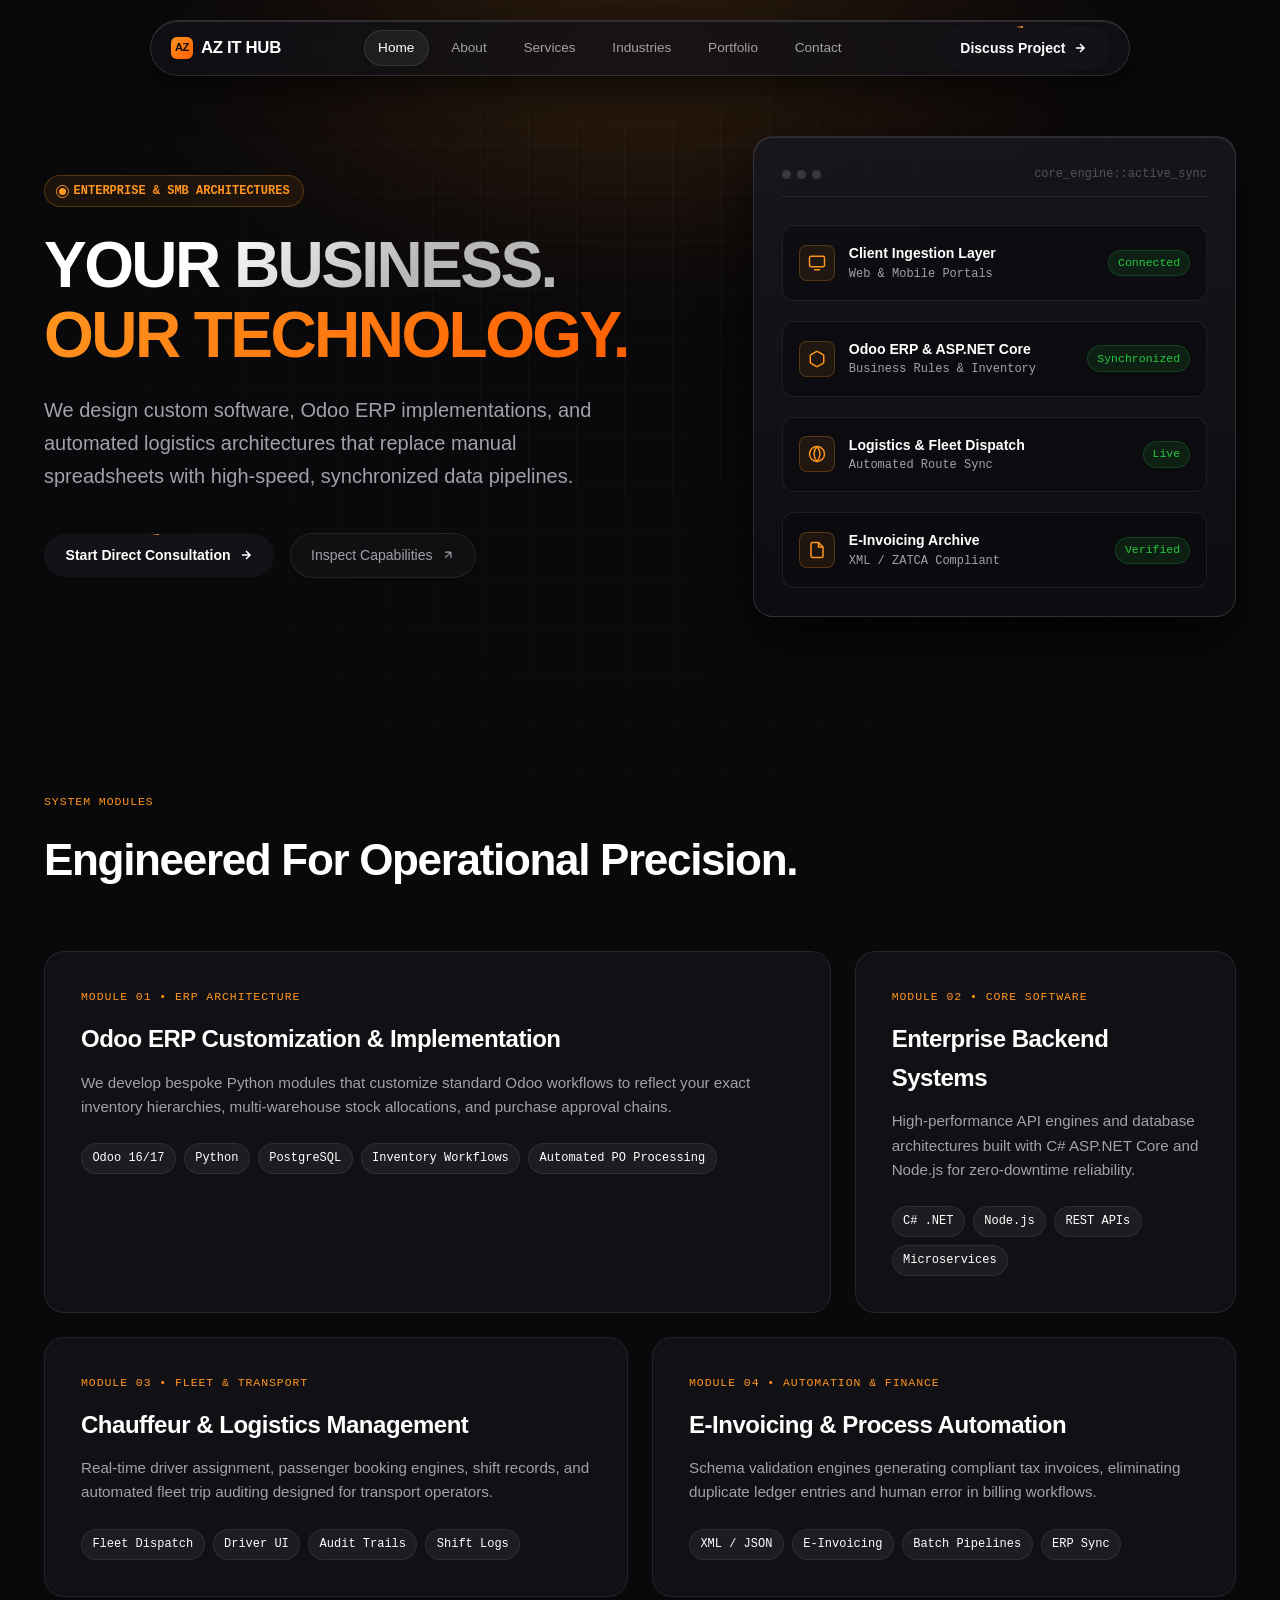
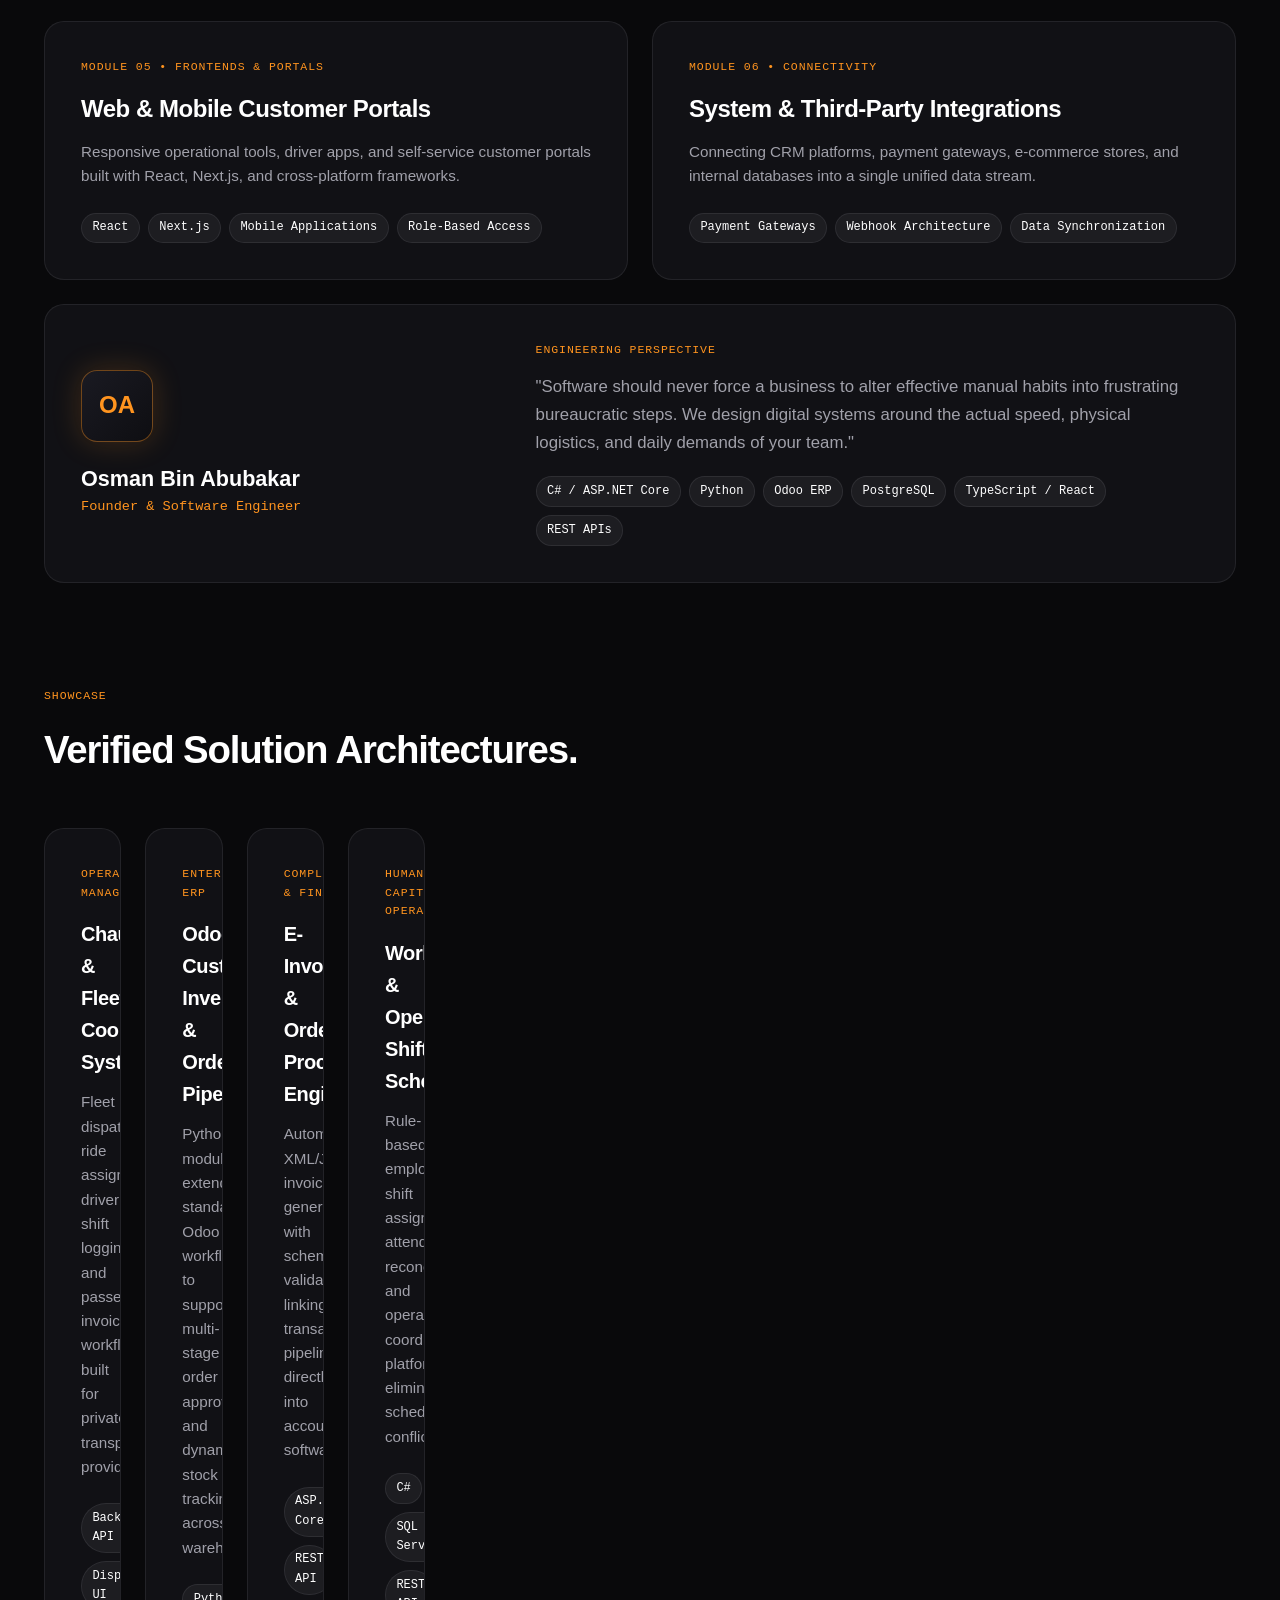
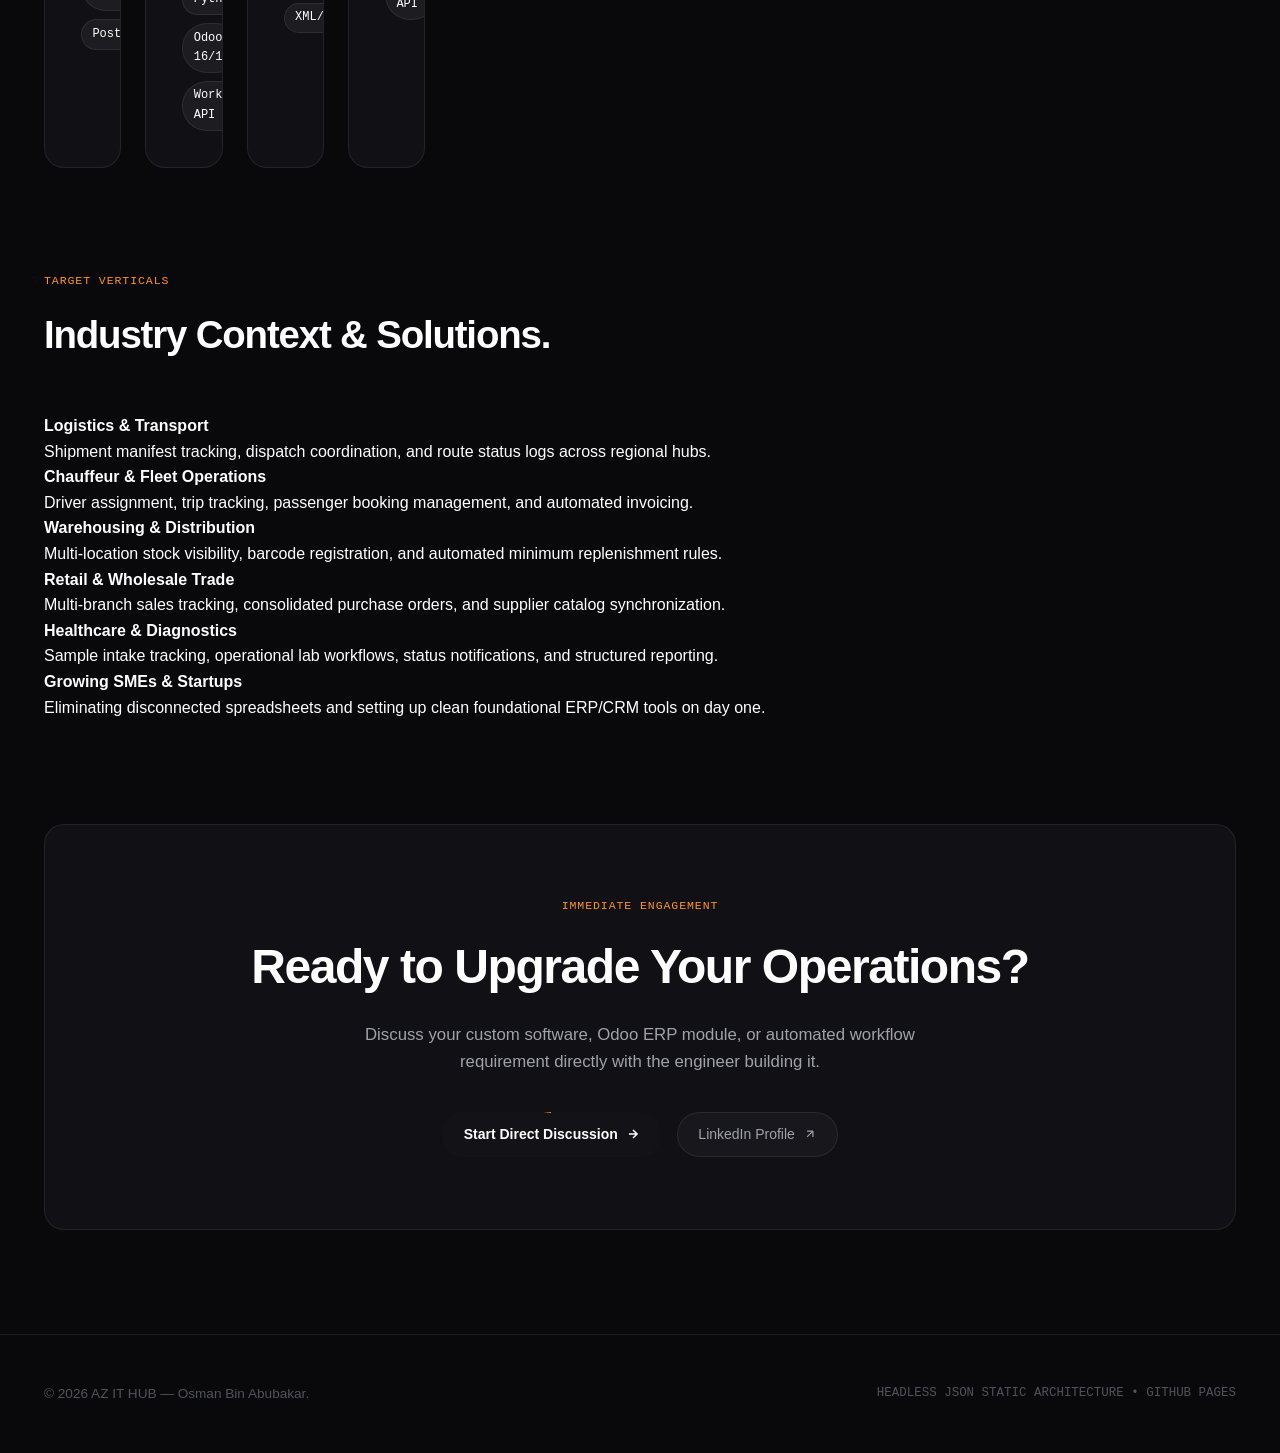
==== commit 29b140a5: "Update comments and structure in index.html" ====
--- a/index.html
+++ b/index.html
@@ -27,11 +27,11 @@
 </head>
 <body>
 
-  <!-- 2026 Background Illumination -->
+  <!-- Ambient Background Illumination -->
   <div class="aurora-bg"></div>
   <div class="grid-overlay"></div>
 
-  <!-- Floating Island Capsule Navigation -->
+  <!-- Floating Island Navigation -->
   <header class="island-nav-wrapper">
     <div class="island-nav">
       <a href="index.html" class="nav-brand" aria-label="AZ IT HUB">
@@ -55,14 +55,13 @@
         </a>
       </div>
 
-      <!-- Mobile Trigger -->
       <button class="menu-trigger" id="menuTrigger" aria-label="Open Mobile Menu">
         <svg width="22" height="22" viewBox="0 0 24 24" fill="none" stroke="currentColor" stroke-width="2"><line x1="4" y1="8" x2="20" y2="8"></line><line x1="4" y1="16" x2="20" y2="16"></line></svg>
       </button>
     </div>
   </header>
 
-  <!-- Mobile Fullscreen Frosted Drawer -->
+  <!-- Mobile Fullscreen Drawer -->
   <div class="mobile-overlay" id="mobileOverlay">
     <button class="mobile-close" id="mobileClose" aria-label="Close Mobile Menu">
       <svg width="20" height="20" viewBox="0 0 24 24" fill="none" stroke="currentColor" stroke-width="2"><line x1="18" y1="6" x2="6" y2="18"></line><line x1="6" y1="6" x2="18" y2="18"></line></svg>
@@ -175,7 +174,7 @@
       </div>
     </section>
 
-    <!-- Asymmetric Bento Grid (Services & Architecture) -->
+    <!-- Bento Grid Section: Populated from data/services.json -->
     <section class="section-pad">
       <div class="container">
         <div style="margin-bottom: 3.5rem;">
@@ -185,98 +184,43 @@
           </h2>
         </div>
 
-        <div class="bento-grid">
-          <!-- Bento 1: Odoo ERP (Span 8) -->
-          <div class="spotlight-card bento-col-8">
-            <div class="card-content">
-              <span class="bento-badge">Module 01 • ERP Architecture</span>
-              <h3 class="bento-title">Odoo ERP Customization &amp; Implementation</h3>
-              <p class="bento-desc">
-                We develop bespoke Python modules that customize standard Odoo workflows to reflect your exact inventory hierarchies, multi-warehouse stock allocations, and purchase approval chains.
-              </p>
-              <div class="tech-chips">
-                <span class="chip">Odoo 16/17</span>
-                <span class="chip">Python</span>
-                <span class="chip">PostgreSQL</span>
-                <span class="chip">Inventory Workflows</span>
-                <span class="chip">Automated PO Processing</span>
-              </div>
-            </div>
-          </div>
-
-          <!-- Bento 2: Custom Backend (Span 4) -->
-          <div class="spotlight-card bento-col-4">
-            <div class="card-content">
-              <span class="bento-badge">Module 02 • Core Software</span>
-              <h3 class="bento-title">Enterprise Backend Systems</h3>
-              <p class="bento-desc">
-                High-performance API engines built with C# ASP.NET Core and Node.js for zero-downtime reliability.
-              </p>
-              <div class="tech-chips">
-                <span class="chip">C# .NET</span>
-                <span class="chip">Node.js</span>
-                <span class="chip">REST APIs</span>
-              </div>
-            </div>
-          </div>
-
-          <!-- Bento 3: Logistics & Chauffeur Dispatch (Span 6) -->
-          <div class="spotlight-card bento-col-6">
-            <div class="card-content">
-              <span class="bento-badge">Module 03 • Fleet &amp; Transport</span>
-              <h3 class="bento-title">Chauffeur &amp; Logistics Management</h3>
-              <p class="bento-desc">
-                Real-time driver assignment, passenger booking engines, shift records, and automated fleet trip auditing.
-              </p>
-              <div class="tech-chips">
-                <span class="chip">Fleet Dispatch</span>
-                <span class="chip">Driver UI</span>
-                <span class="chip">Audit Trails</span>
-              </div>
-            </div>
-          </div>
-
-          <!-- Bento 4: E-Invoicing & Process Automation (Span 6) -->
-          <div class="spotlight-card bento-col-6">
-            <div class="card-content">
-              <span class="bento-badge">Module 04 • Automation &amp; Finance</span>
-              <h3 class="bento-title">E-Invoicing &amp; Process Automation</h3>
-              <p class="bento-desc">
-                Schema validation engines generating compliant tax invoices, eliminating duplicate ledger entries and human error.
-              </p>
-              <div class="tech-chips">
-                <span class="chip">XML / JSON</span>
-                <span class="chip">E-Invoicing</span>
-                <span class="chip">Batch Pipelines</span>
-              </div>
-            </div>
-          </div>
-
-          <!-- Bento 5: Founder Strip (Span 12) -->
+        <!-- Injected Dynamically by render.js -->
+        <div class="bento-grid" id="bentoServicesContainer"></div>
+
+        <!-- Founder Spotlight: Populated from data/profile.json -->
+        <div style="margin-top: 1.5rem;">
           <div class="spotlight-card bento-col-12">
-            <div class="card-content founder-bento">
-              <div>
-                <div class="avatar-badge-box">OA</div>
-                <h3 style="font-size: 1.35rem; font-weight: 800;">Osman Bin Abubakar</h3>
-                <p style="font-size: 0.85rem; font-family: var(--font-mono); color: var(--accent);">
-                  Founder &amp; Software Engineer
-                </p>
-              </div>
-              <div>
-                <span class="bento-badge">Engineering Perspective</span>
-                <p style="font-size: 1.05rem; color: var(--text-muted); line-height: 1.65; margin-bottom: 1.25rem;">
-                  "Software should never force a business to alter effective manual habits into frustrating bureaucratic steps. We design digital systems around the actual speed, physical logistics, and daily demands of your team."
-                </p>
-                <div class="tech-chips">
-                  <span class="chip">C# / .NET Core</span>
-                  <span class="chip">Python / Odoo</span>
-                  <span class="chip">TypeScript / React</span>
-                  <span class="chip">PostgreSQL</span>
-                </div>
-              </div>
-            </div>
-          </div>
-        </div>
+            <div class="card-content founder-bento" id="founderBentoContent"></div>
+          </div>
+        </div>
+      </div>
+    </section>
+
+    <!-- Technical Portfolio: Populated from data/portfolio.json -->
+    <section class="section-pad" style="padding-top: 0;">
+      <div class="container">
+        <div style="margin-bottom: 3rem;">
+          <span class="bento-badge">Showcase</span>
+          <h2 style="font-size: clamp(1.85rem, 3.2vw, 2.4rem); font-weight: 800; letter-spacing: -0.03em;">
+            Verified Solution Architectures.
+          </h2>
+        </div>
+        <!-- Injected Dynamically by render.js -->
+        <div class="bento-grid" id="portfolioContainer"></div>
+      </div>
+    </section>
+
+    <!-- Industry Verticals: Populated from data/industries.json -->
+    <section class="section-pad" style="padding-top: 0;">
+      <div class="container">
+        <div style="margin-bottom: 3rem;">
+          <span class="bento-badge">Target Verticals</span>
+          <h2 style="font-size: clamp(1.85rem, 3.2vw, 2.4rem); font-weight: 800; letter-spacing: -0.03em;">
+            Industry Context &amp; Solutions.
+          </h2>
+        </div>
+        <!-- Injected Dynamically by render.js -->
+        <div class="industries-grid" id="industriesContainer"></div>
       </div>
     </section>
 
@@ -315,11 +259,13 @@
         &copy; <span id="currentYear"></span> AZ IT HUB — Osman Bin Abubakar.
       </div>
       <div style="font-family: var(--font-mono); font-size: 0.78rem;">
-        ZERO-BUDGET ARCHITECTURE • GITHUB PAGES DEPLOYED
+        HEADLESS JSON STATIC ARCHITECTURE • GITHUB PAGES
       </div>
     </div>
   </footer>
 
+  <!-- Scripts -->
   <script src="assets/js/script.js"></script>
+  <script src="assets/js/render.js"></script>
 </body>
 </html>
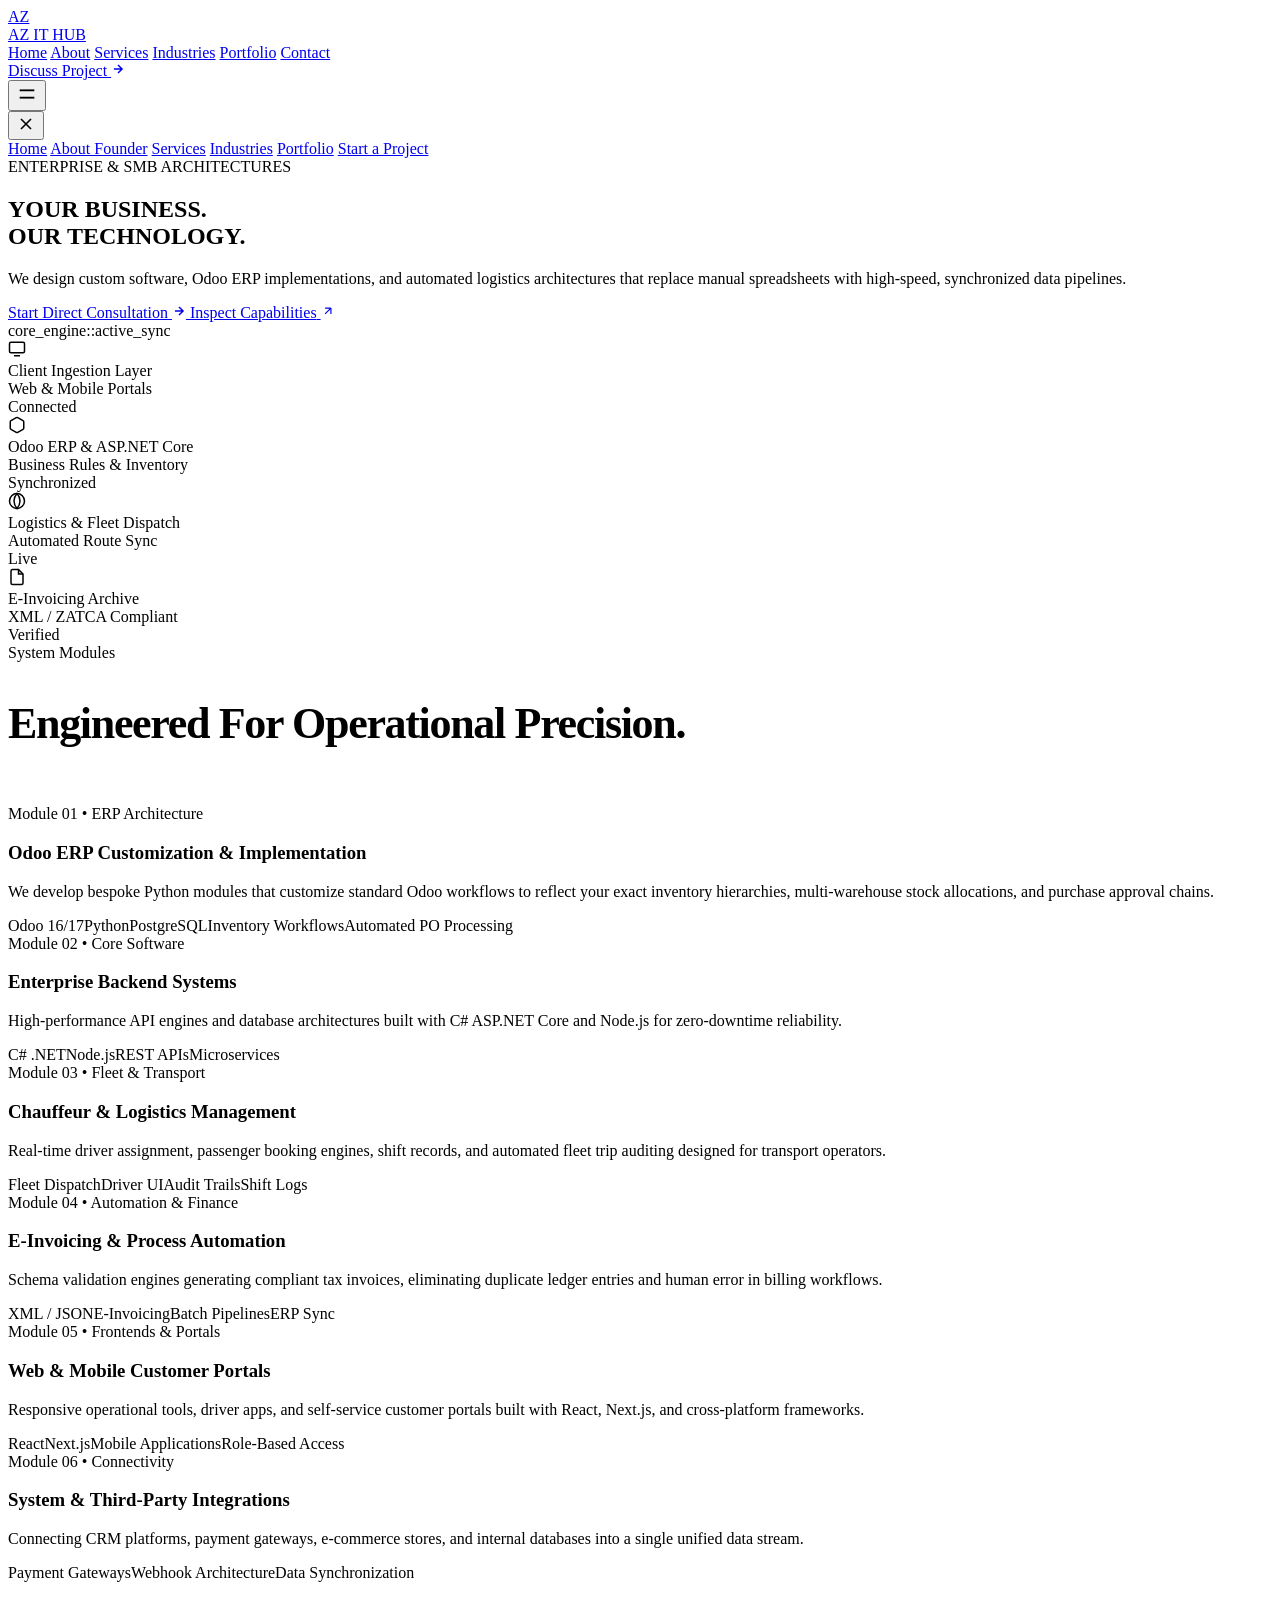
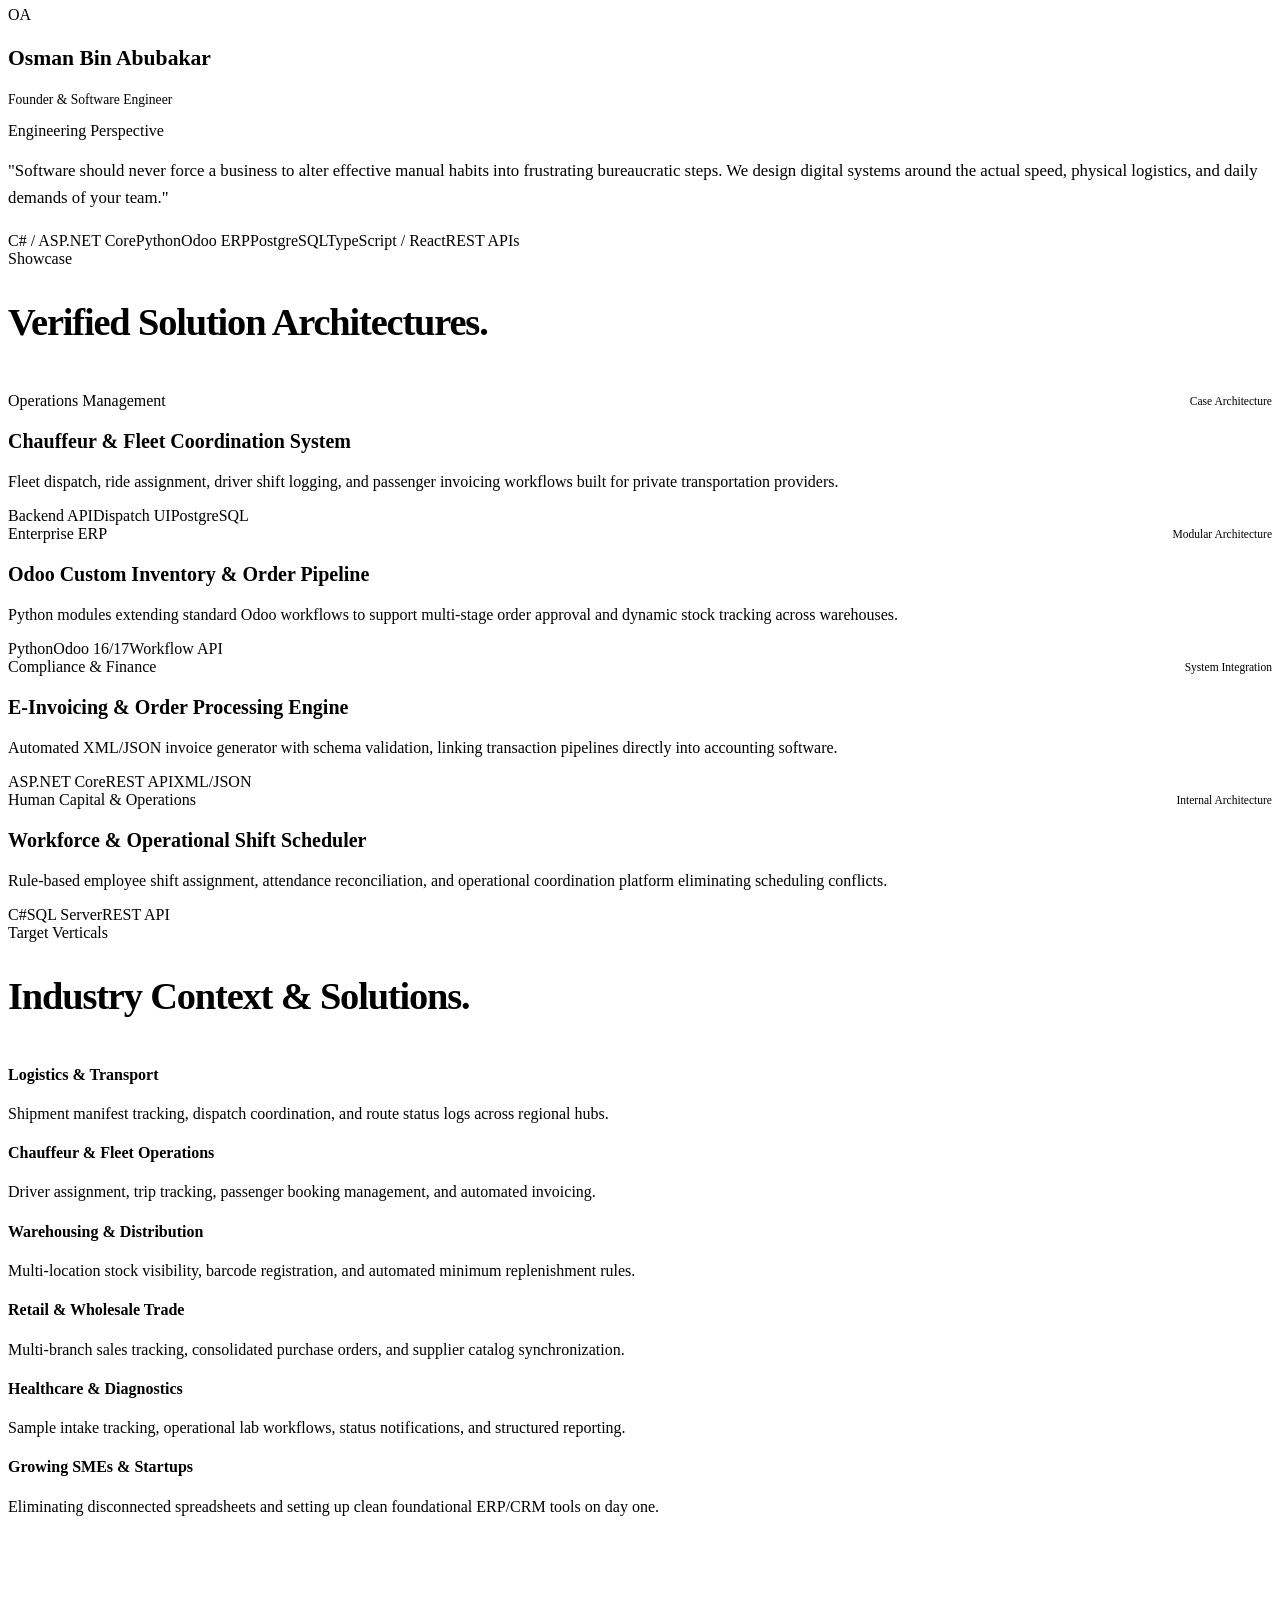
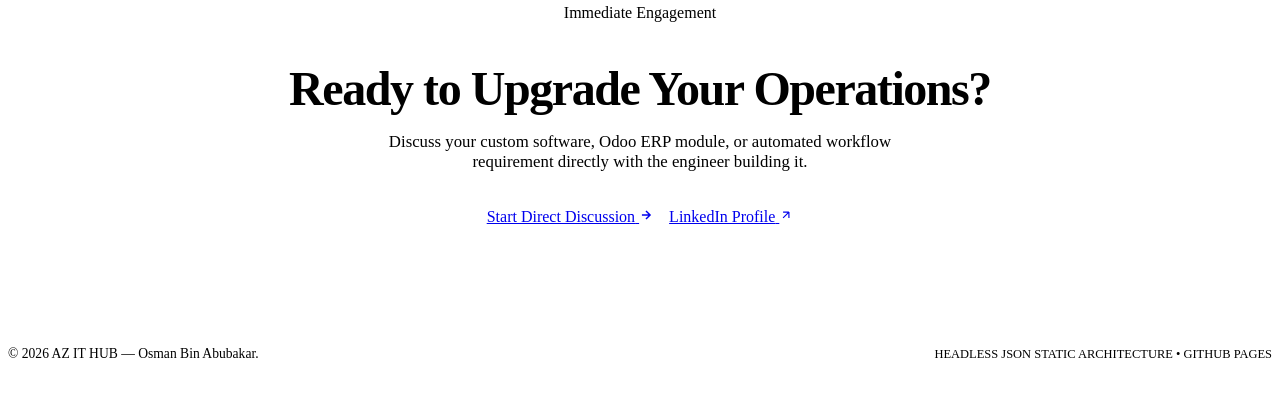
==== commit 13bacaf7: "Update stylesheet link and URL in index.html" ====
--- a/index.html
+++ b/index.html
@@ -8,7 +8,7 @@
   <meta name="description" content="AZ IT HUB architects custom business software, Odoo ERP pipelines, fleet dispatch systems, and process automation by Osman Bin Abubakar.">
   <meta name="author" content="Osman Bin Abubakar">
 
-  <link rel="stylesheet" href="assets/css/style.css">
+  <link rel="stylesheet" href="assets/css/styosmanbinabubakarle.css">
 
   <script type="application/ld+json">
   {
@@ -21,7 +21,7 @@
       "jobTitle": "Software Engineer"
     },
     "slogan": "Technology. Digital. Growth.",
-    "url": "https://GITHUBUSERNAME.github.io/"
+    "url": "https://osmanbinabubakar.github.io/"
   }
   </script>
 </head>
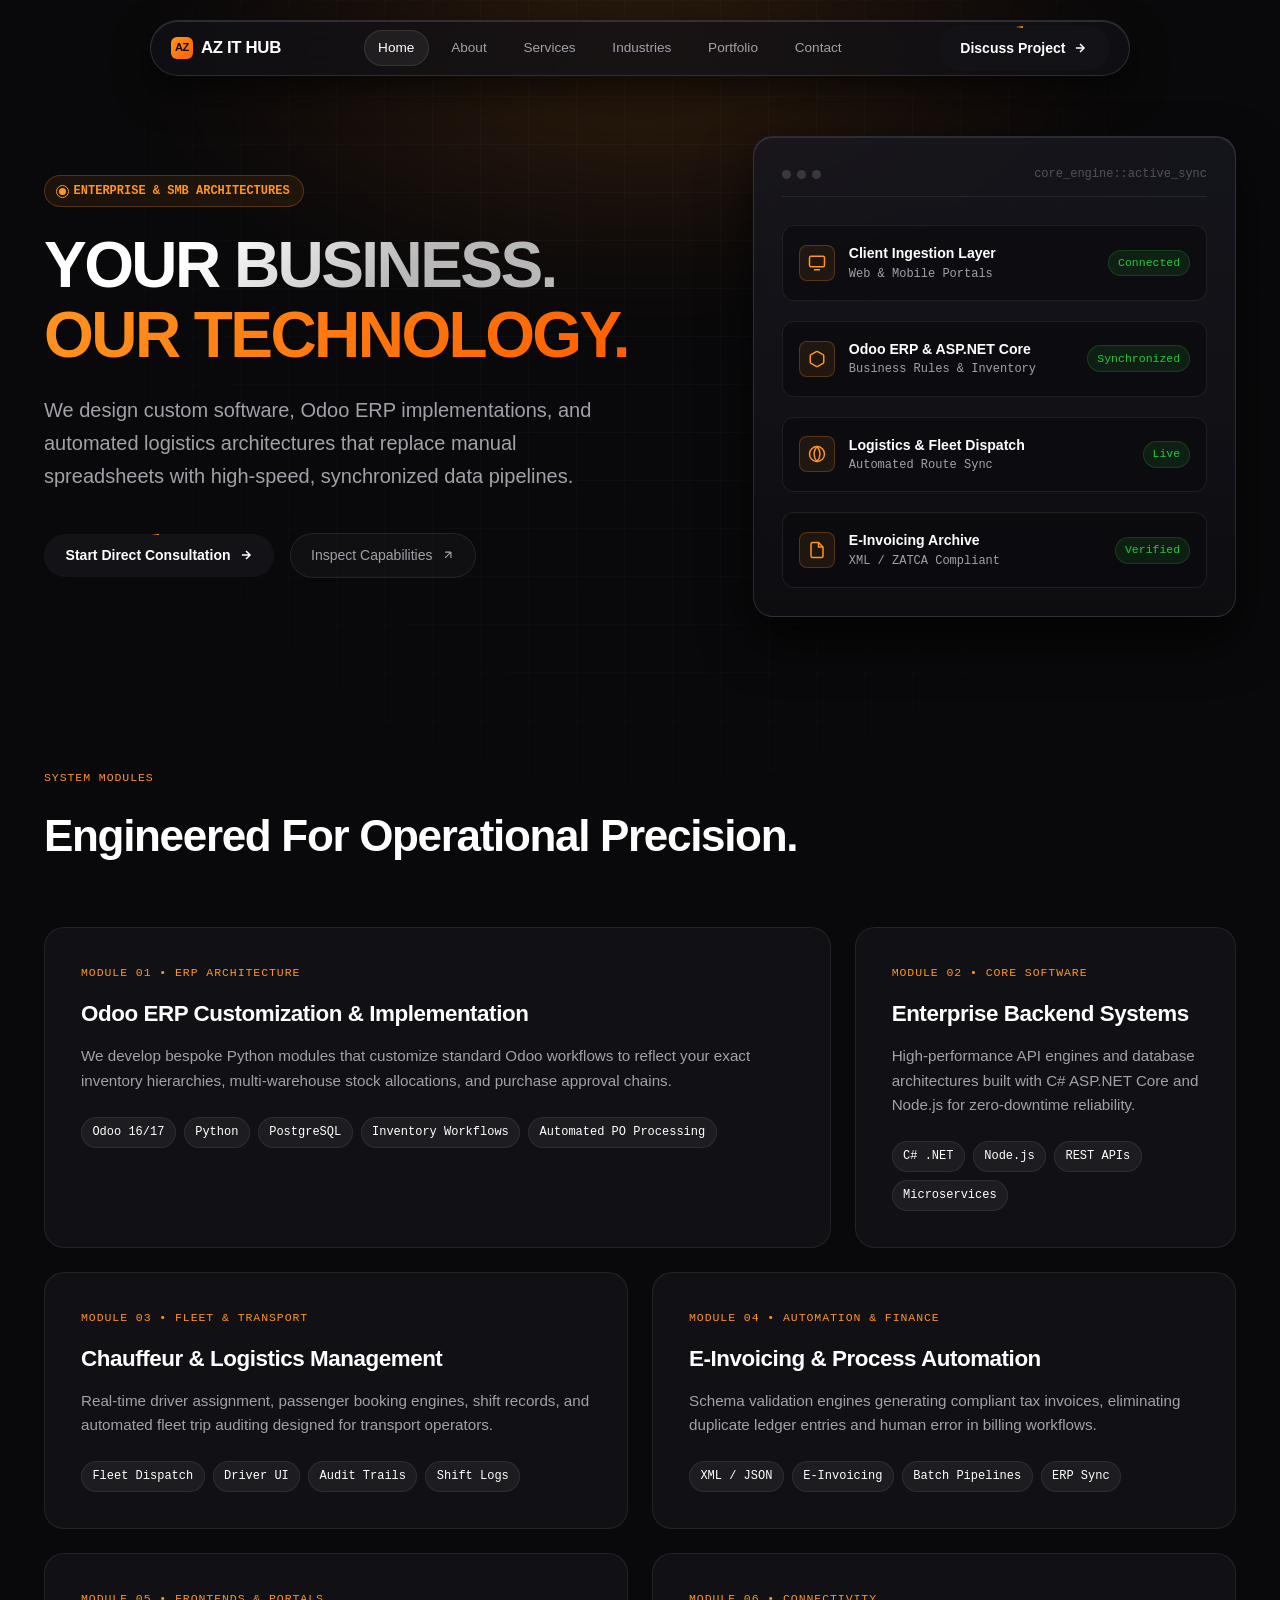
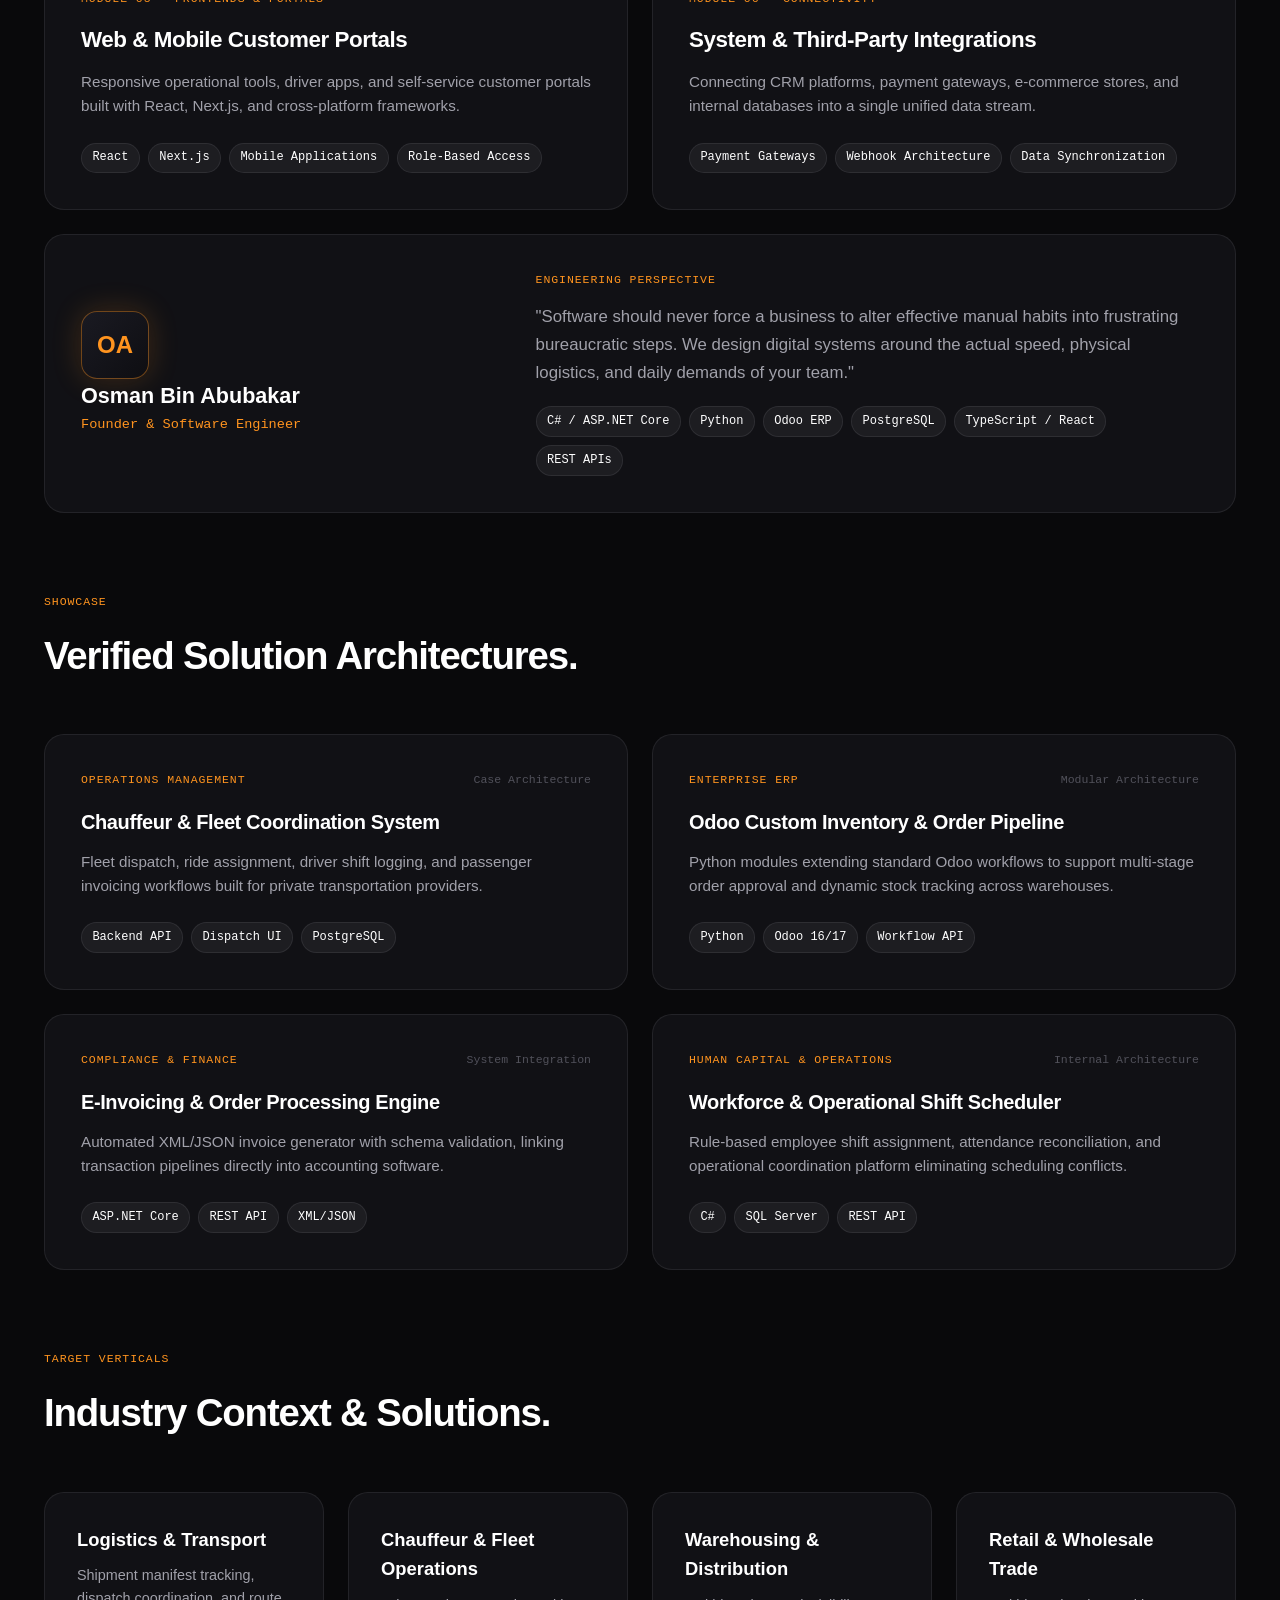
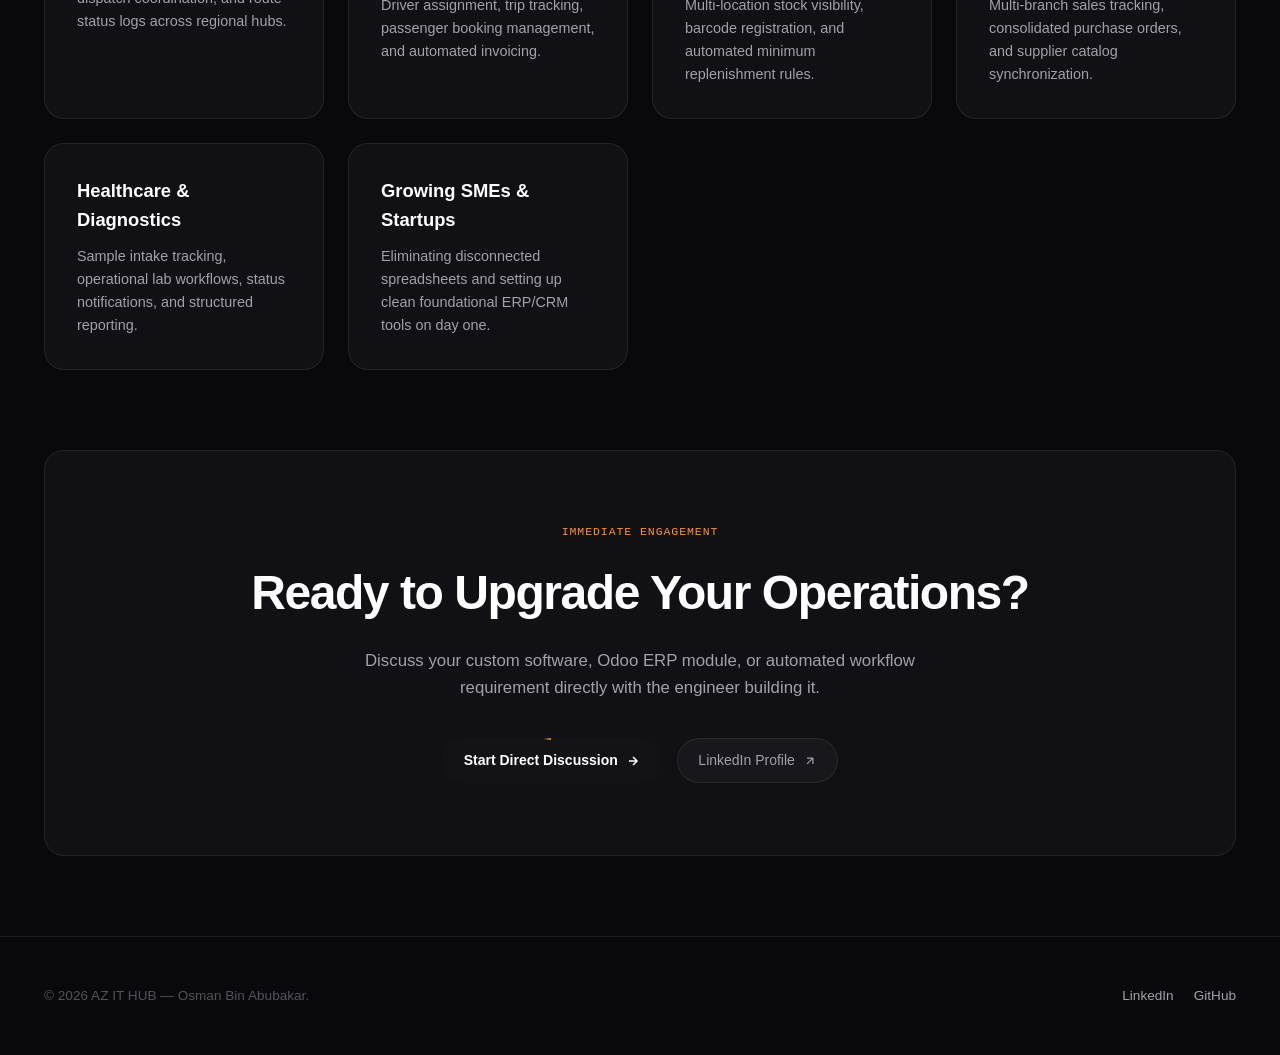
==== commit eab01ba1: "Update index.html with new meta tags and links" ====
--- a/index.html
+++ b/index.html
@@ -3,12 +3,19 @@
 <head>
   <meta charset="UTF-8">
   <meta name="viewport" content="width=device-width, initial-scale=1.0">
-  <title>AZ IT HUB — Custom Software, ERP & Odoo Engineering</title>
+  <title>AZ IT HUB — Custom Software, ERP &amp; Odoo Engineering</title>
   
   <meta name="description" content="AZ IT HUB architects custom business software, Odoo ERP pipelines, fleet dispatch systems, and process automation by Osman Bin Abubakar.">
   <meta name="author" content="Osman Bin Abubakar">
 
-  <link rel="stylesheet" href="assets/css/styosmanbinabubakarle.css">
+  <link rel="canonical" href="https://osmanbinabubakar.github.io/">
+
+  <meta property="og:type" content="website">
+  <meta property="og:title" content="AZ IT HUB — Technology. Digital. Growth.">
+  <meta property="og:description" content="Custom software development, ERP workflows, and enterprise automation by Osman Bin Abubakar.">
+  <meta property="og:url" content="https://osmanbinabubakar.github.io/">
+
+  <link rel="stylesheet" href="assets/css/style.css">
 
   <script type="application/ld+json">
   {
@@ -18,7 +25,10 @@
     "founder": {
       "@type": "Person",
       "name": "Osman Bin Abubakar",
-      "jobTitle": "Software Engineer"
+      "jobTitle": "Software Engineer",
+      "email": "mailto:osmanalhasnoon@gmail.com",
+      "telephone": "+919700533269",
+      "url": "https://osmanbinabubakar.github.io"
     },
     "slogan": "Technology. Digital. Growth.",
     "url": "https://osmanbinabubakar.github.io/"
@@ -27,11 +37,9 @@
 </head>
 <body>
 
-  <!-- Ambient Background Illumination -->
   <div class="aurora-bg"></div>
   <div class="grid-overlay"></div>
 
-  <!-- Floating Island Navigation -->
   <header class="island-nav-wrapper">
     <div class="island-nav">
       <a href="index.html" class="nav-brand" aria-label="AZ IT HUB">
@@ -55,29 +63,27 @@
         </a>
       </div>
 
-      <button class="menu-trigger" id="menuTrigger" aria-label="Open Mobile Menu">
+      <button class="menu-trigger" id="menuTrigger" aria-label="Open Mobile Menu" aria-expanded="false">
         <svg width="22" height="22" viewBox="0 0 24 24" fill="none" stroke="currentColor" stroke-width="2"><line x1="4" y1="8" x2="20" y2="8"></line><line x1="4" y1="16" x2="20" y2="16"></line></svg>
       </button>
     </div>
   </header>
 
-  <!-- Mobile Fullscreen Drawer -->
-  <div class="mobile-overlay" id="mobileOverlay">
+  <div class="mobile-overlay" id="mobileOverlay" aria-hidden="true">
     <button class="mobile-close" id="mobileClose" aria-label="Close Mobile Menu">
       <svg width="20" height="20" viewBox="0 0 24 24" fill="none" stroke="currentColor" stroke-width="2"><line x1="18" y1="6" x2="6" y2="18"></line><line x1="6" y1="6" x2="18" y2="18"></line></svg>
     </button>
     <div class="mobile-links">
       <a href="index.html" class="mobile-link active">Home</a>
-      <a href="about.html" class="mobile-link">About Founder</a>
+      <a href="about.html" class="mobile-link">About</a>
       <a href="services.html" class="mobile-link">Services</a>
       <a href="industries.html" class="mobile-link">Industries</a>
       <a href="portfolio.html" class="mobile-link">Portfolio</a>
-      <a href="contact.html" class="mobile-link">Start a Project</a>
+      <a href="contact.html" class="mobile-link">Contact</a>
     </div>
   </div>
 
   <main>
-    <!-- Hero Section -->
     <section class="hero-section">
       <div class="container">
         <div class="hero-grid">
@@ -105,7 +111,6 @@
             </div>
           </div>
 
-          <!-- Hero Live System Visualizer -->
           <div class="pipeline-visualizer">
             <div class="visualizer-top">
               <div class="window-pills">
@@ -174,7 +179,6 @@
       </div>
     </section>
 
-    <!-- Bento Grid Section: Populated from data/services.json -->
     <section class="section-pad">
       <div class="container">
         <div style="margin-bottom: 3.5rem;">
@@ -184,10 +188,8 @@
           </h2>
         </div>
 
-        <!-- Injected Dynamically by render.js -->
         <div class="bento-grid" id="bentoServicesContainer"></div>
 
-        <!-- Founder Spotlight: Populated from data/profile.json -->
         <div style="margin-top: 1.5rem;">
           <div class="spotlight-card bento-col-12">
             <div class="card-content founder-bento" id="founderBentoContent"></div>
@@ -196,7 +198,6 @@
       </div>
     </section>
 
-    <!-- Technical Portfolio: Populated from data/portfolio.json -->
     <section class="section-pad" style="padding-top: 0;">
       <div class="container">
         <div style="margin-bottom: 3rem;">
@@ -205,12 +206,10 @@
             Verified Solution Architectures.
           </h2>
         </div>
-        <!-- Injected Dynamically by render.js -->
         <div class="bento-grid" id="portfolioContainer"></div>
       </div>
     </section>
 
-    <!-- Industry Verticals: Populated from data/industries.json -->
     <section class="section-pad" style="padding-top: 0;">
       <div class="container">
         <div style="margin-bottom: 3rem;">
@@ -219,12 +218,10 @@
             Industry Context &amp; Solutions.
           </h2>
         </div>
-        <!-- Injected Dynamically by render.js -->
         <div class="industries-grid" id="industriesContainer"></div>
       </div>
     </section>
 
-    <!-- Bottom Action Capsule -->
     <section class="section-pad" style="padding-top: 0;">
       <div class="container">
         <div class="spotlight-card" style="text-align: center; padding: 4.5rem 2rem;">
@@ -241,7 +238,7 @@
                 <span>Start Direct Discussion</span>
                 <svg width="14" height="14" viewBox="0 0 24 24" fill="none" stroke="currentColor" stroke-width="2.5"><path d="M5 12h14M12 5l7 7-7 7"/></svg>
               </a>
-              <a href="https://www.linkedin.com/" target="_blank" rel="noopener noreferrer" class="btn-ghost">
+              <a href="https://linkedin.com/in/osman-bin-abubakar" target="_blank" rel="noopener noreferrer" class="btn-ghost">
                 <span>LinkedIn Profile</span>
                 <svg width="14" height="14" viewBox="0 0 24 24" fill="none" stroke="currentColor" stroke-width="2"><path d="M7 17L17 7M17 7H7M17 7V17"/></svg>
               </a>
@@ -252,19 +249,18 @@
     </section>
   </main>
 
-  <!-- Footer -->
   <footer style="border-top: 1px solid var(--border-subtle); padding: 3rem 0; font-size: 0.85rem; color: var(--text-faint);">
     <div class="container" style="display: flex; justify-content: space-between; align-items: center; flex-wrap: wrap; gap: 1rem;">
       <div>
         &copy; <span id="currentYear"></span> AZ IT HUB — Osman Bin Abubakar.
       </div>
-      <div style="font-family: var(--font-mono); font-size: 0.78rem;">
-        HEADLESS JSON STATIC ARCHITECTURE • GITHUB PAGES
+      <div style="display: flex; gap: 1.25rem;">
+        <a href="https://linkedin.com/in/osman-bin-abubakar" target="_blank" rel="noopener noreferrer" style="color: var(--text-muted);">LinkedIn</a>
+        <a href="https://github.com/osmanbinabubakar" target="_blank" rel="noopener noreferrer" style="color: var(--text-muted);">GitHub</a>
       </div>
     </div>
   </footer>
 
-  <!-- Scripts -->
   <script src="assets/js/script.js"></script>
   <script src="assets/js/render.js"></script>
 </body>
--- a/assets/css/style.css
+++ b/assets/css/style.css
@@ -0,0 +1,683 @@
+:root {
+  --bg-void: #09090B;
+  --bg-surface: rgba(18, 18, 24, 0.72);
+  --bg-card: rgba(22, 22, 29, 0.65);
+  --accent: #FF941F;
+  --accent-hot: #FF5E00;
+  --accent-glow: rgba(255, 148, 31, 0.22);
+  --accent-glow-subtle: rgba(255, 148, 31, 0.08);
+  --text-pure: #FFFFFF;
+  --text-muted: #A1A1AA;
+  --text-faint: #52525B;
+  --border-subtle: rgba(255, 255, 255, 0.08);
+  --border-glass: rgba(255, 255, 255, 0.12);
+  --border-active: rgba(255, 148, 31, 0.55);
+  --font-sans: -apple-system, BlinkMacSystemFont, "Segoe UI", Roboto, "Inter", sans-serif;
+  --font-mono: ui-monospace, SFMono-Regular, Menlo, Monaco, Consolas, monospace;
+  --radius-capsule: 9999px;
+  --radius-card: 20px;
+  --radius-inner: 12px;
+  --ease-elastic: cubic-bezier(0.16, 1, 0.3, 1);
+}
+
+*, *::before, *::after {
+  box-sizing: border-box;
+  margin: 0;
+  padding: 0;
+}
+
+html {
+  font-size: 16px;
+  scroll-behavior: smooth;
+  background-color: var(--bg-void);
+}
+
+body {
+  font-family: var(--font-sans);
+  background-color: var(--bg-void);
+  color: var(--text-pure);
+  line-height: 1.6;
+  -webkit-font-smoothing: antialiased;
+  -moz-osx-font-smoothing: grayscale;
+  overflow-x: hidden;
+  position: relative;
+}
+
+a {
+  color: inherit;
+  text-decoration: none;
+}
+
+ul {
+  list-style: none;
+}
+
+.container {
+  width: 100%;
+  max-width: 1240px;
+  margin-left: auto;
+  margin-right: auto;
+  padding-left: 1.5rem;
+  padding-right: 1.5rem;
+  position: relative;
+  z-index: 2;
+}
+
+.aurora-bg {
+  position: absolute;
+  top: -120px;
+  left: 50%;
+  transform: translateX(-50%);
+  width: 1000px;
+  height: 600px;
+  background: radial-gradient(ellipse 65% 50% at 50% 30%, rgba(255, 148, 31, 0.16) 0%, rgba(255, 94, 0, 0.05) 55%, transparent 80%);
+  filter: blur(60px);
+  pointer-events: none;
+  z-index: 0;
+  animation: aurora-drift 12s ease-in-out infinite alternate;
+}
+
+@keyframes aurora-drift {
+  0% { transform: translateX(-50%) scale(1); opacity: 0.8; }
+  100% { transform: translateX(-48%) scale(1.08); opacity: 1; }
+}
+
+.grid-overlay {
+  position: fixed;
+  inset: 0;
+  background-image: 
+    linear-gradient(to right, rgba(255, 255, 255, 0.025) 1px, transparent 1px),
+    linear-gradient(to bottom, rgba(255, 255, 255, 0.025) 1px, transparent 1px);
+  background-size: 48px 48px;
+  mask-image: radial-gradient(circle at 50% 30%, black 20%, transparent 85%);
+  -webkit-mask-image: radial-gradient(circle at 50% 30%, black 20%, transparent 85%);
+  pointer-events: none;
+  z-index: 1;
+}
+
+.island-nav-wrapper {
+  position: sticky;
+  top: 1.25rem;
+  z-index: 100;
+  padding: 0 1rem;
+}
+
+.island-nav {
+  display: flex;
+  align-items: center;
+  justify-content: space-between;
+  max-width: 980px;
+  margin: 0 auto;
+  height: 56px;
+  padding: 0 1.25rem;
+  background: rgba(18, 18, 24, 0.7);
+  backdrop-filter: blur(24px);
+  -webkit-backdrop-filter: blur(24px);
+  border: 1px solid var(--border-glass);
+  border-radius: var(--radius-capsule);
+  box-shadow: 0 16px 36px rgba(0, 0, 0, 0.6), inset 0 1px 0 rgba(255, 255, 255, 0.12);
+  transition: border-color 0.3s ease;
+}
+
+.island-nav:hover {
+  border-color: rgba(255, 148, 31, 0.35);
+}
+
+.nav-brand {
+  display: flex;
+  align-items: center;
+  gap: 0.5rem;
+  font-size: 1.05rem;
+  font-weight: 800;
+  letter-spacing: -0.02em;
+}
+
+.brand-symbol {
+  width: 22px;
+  height: 22px;
+  background: linear-gradient(135deg, var(--accent), var(--accent-hot));
+  border-radius: 6px;
+  display: flex;
+  align-items: center;
+  justify-content: center;
+  font-size: 0.7rem;
+  font-weight: 900;
+  color: #09090B;
+}
+
+.nav-links {
+  display: flex;
+  align-items: center;
+  gap: 0.5rem;
+}
+
+.nav-item {
+  font-size: 0.85rem;
+  font-weight: 500;
+  color: var(--text-muted);
+  padding: 0.45rem 0.9rem;
+  border-radius: var(--radius-capsule);
+  transition: all 0.2s var(--ease-elastic);
+}
+
+.nav-item:hover, .nav-item.active {
+  color: var(--text-pure);
+  background: rgba(255, 255, 255, 0.06);
+}
+
+.nav-item.active {
+  box-shadow: inset 0 0 0 1px rgba(255, 255, 255, 0.1);
+}
+
+.btn-beam {
+  position: relative;
+  display: inline-flex;
+  align-items: center;
+  justify-content: center;
+  gap: 0.5rem;
+  font-size: 0.875rem;
+  font-weight: 600;
+  padding: 0.65rem 1.35rem;
+  border-radius: var(--radius-capsule);
+  color: var(--text-pure);
+  background: #141418;
+  cursor: pointer;
+  overflow: hidden;
+  border: none;
+  z-index: 1;
+  transition: transform 0.2s var(--ease-elastic);
+}
+
+.btn-beam:hover {
+  transform: translateY(-2px);
+}
+
+.btn-beam::before {
+  content: "";
+  position: absolute;
+  inset: -150%;
+  background: conic-gradient(from 0deg, transparent 0 340deg, var(--accent) 360deg);
+  animation: rotate-beam 3.5s linear infinite;
+  z-index: -2;
+}
+
+.btn-beam::after {
+  content: "";
+  position: absolute;
+  inset: 1.5px;
+  background: #121217;
+  border-radius: inherit;
+  z-index: -1;
+}
+
+@keyframes rotate-beam {
+  100% { transform: rotate(360deg); }
+}
+
+.btn-ghost {
+  display: inline-flex;
+  align-items: center;
+  gap: 0.5rem;
+  font-size: 0.875rem;
+  font-weight: 500;
+  color: var(--text-muted);
+  padding: 0.65rem 1.25rem;
+  border-radius: var(--radius-capsule);
+  border: 1px solid var(--border-subtle);
+  background: rgba(255, 255, 255, 0.03);
+  transition: all 0.2s var(--ease-elastic);
+}
+
+.btn-ghost:hover {
+  color: var(--text-pure);
+  border-color: rgba(255, 255, 255, 0.2);
+  background: rgba(255, 255, 255, 0.06);
+  transform: translateY(-2px);
+}
+
+.hero-section {
+  padding: 5rem 0 4.5rem;
+  position: relative;
+  z-index: 2;
+}
+
+.hero-grid {
+  display: grid;
+  grid-template-columns: 1.15fr 0.85fr;
+  gap: 3.5rem;
+  align-items: center;
+}
+
+.status-badge {
+  display: inline-flex;
+  align-items: center;
+  gap: 0.5rem;
+  font-size: 0.75rem;
+  font-family: var(--font-mono);
+  font-weight: 600;
+  padding: 0.35rem 0.85rem;
+  border-radius: var(--radius-capsule);
+  background: rgba(255, 148, 31, 0.08);
+  border: 1px solid rgba(255, 148, 31, 0.25);
+  color: var(--accent);
+  margin-bottom: 1.5rem;
+}
+
+.status-badge .ping-dot {
+  position: relative;
+  width: 7px;
+  height: 7px;
+  background: var(--accent);
+  border-radius: 50%;
+}
+
+.status-badge .ping-dot::after {
+  content: "";
+  position: absolute;
+  inset: -3px;
+  border-radius: 50%;
+  border: 1.5px solid var(--accent);
+  animation: pulse-ring 2s cubic-bezier(0.24, 0, 0.38, 1) infinite;
+}
+
+@keyframes pulse-ring {
+  0% { transform: scale(0.6); opacity: 1; }
+  100% { transform: scale(2.2); opacity: 0; }
+}
+
+.hero-heading {
+  font-size: clamp(2.5rem, 5vw, 4.2rem);
+  font-weight: 900;
+  letter-spacing: -0.04em;
+  line-height: 1.08;
+  margin-bottom: 1.5rem;
+}
+
+.gradient-metallic {
+  background: linear-gradient(135deg, #FFFFFF 30%, #B8B8B8 70%);
+  -webkit-background-clip: text;
+  -webkit-text-fill-color: transparent;
+}
+
+.gradient-orange {
+  background: linear-gradient(135deg, #FF941F 0%, #FF5E00 100%);
+  -webkit-background-clip: text;
+  -webkit-text-fill-color: transparent;
+  display: inline-block;
+  position: relative;
+}
+
+.hero-paragraph {
+  font-size: clamp(1.05rem, 1.8vw, 1.25rem);
+  color: var(--text-muted);
+  line-height: 1.65;
+  margin-bottom: 2.5rem;
+  max-width: 580px;
+}
+
+.hero-actions {
+  display: flex;
+  flex-wrap: wrap;
+  align-items: center;
+  gap: 1rem;
+}
+
+.pipeline-visualizer {
+  background: linear-gradient(180deg, rgba(24, 24, 32, 0.8) 0%, rgba(14, 14, 18, 0.95) 100%);
+  border: 1px solid var(--border-glass);
+  border-radius: var(--radius-card);
+  padding: 1.75rem;
+  box-shadow: 0 24px 50px rgba(0, 0, 0, 0.7), inset 0 1px 0 rgba(255, 255, 255, 0.1);
+  position: relative;
+  overflow: hidden;
+}
+
+.visualizer-top {
+  display: flex;
+  align-items: center;
+  justify-content: space-between;
+  margin-bottom: 1.75rem;
+  padding-bottom: 0.75rem;
+  border-bottom: 1px solid var(--border-subtle);
+}
+
+.window-pills {
+  display: flex;
+  gap: 6px;
+}
+
+.w-pill {
+  width: 9px;
+  height: 9px;
+  border-radius: 50%;
+  background: rgba(255, 255, 255, 0.15);
+}
+
+.stream-tag {
+  font-size: 0.75rem;
+  font-family: var(--font-mono);
+  color: var(--text-faint);
+}
+
+.pipeline-nodes {
+  display: flex;
+  flex-direction: column;
+  gap: 1.25rem;
+  position: relative;
+}
+
+.pipeline-node {
+  background: rgba(10, 10, 14, 0.6);
+  border: 1px solid var(--border-subtle);
+  border-radius: var(--radius-inner);
+  padding: 1rem;
+  display: flex;
+  align-items: center;
+  justify-content: space-between;
+  transition: all 0.25s var(--ease-elastic);
+  position: relative;
+  z-index: 2;
+}
+
+.pipeline-node:hover {
+  border-color: rgba(255, 148, 31, 0.4);
+  transform: translateX(4px);
+  background: rgba(18, 18, 24, 0.8);
+}
+
+.node-info {
+  display: flex;
+  align-items: center;
+  gap: 0.85rem;
+}
+
+.node-icon-box {
+  width: 36px;
+  height: 36px;
+  border-radius: 8px;
+  background: rgba(255, 148, 31, 0.08);
+  border: 1px solid rgba(255, 148, 31, 0.25);
+  display: flex;
+  align-items: center;
+  justify-content: center;
+  color: var(--accent);
+}
+
+.node-title {
+  font-size: 0.88rem;
+  font-weight: 700;
+  color: var(--text-pure);
+}
+
+.node-subtitle {
+  font-size: 0.75rem;
+  font-family: var(--font-mono);
+  color: var(--text-muted);
+}
+
+.node-status {
+  font-size: 0.72rem;
+  font-family: var(--font-mono);
+  padding: 0.2rem 0.55rem;
+  border-radius: var(--radius-capsule);
+  background: rgba(39, 201, 63, 0.1);
+  color: #27C93F;
+  border: 1px solid rgba(39, 201, 63, 0.2);
+}
+
+.spotlight-card {
+  position: relative;
+  background: var(--bg-card);
+  border-radius: var(--radius-card);
+  border: 1px solid var(--border-subtle);
+  padding: 2.25rem;
+  overflow: hidden;
+  transition: border-color 0.3s ease, transform 0.25s var(--ease-elastic);
+  width: 100%;
+}
+
+.spotlight-card::before {
+  content: "";
+  position: absolute;
+  inset: 0;
+  background: radial-gradient(450px circle at var(--mouse-x, -500px) var(--mouse-y, -500px), rgba(255, 148, 31, 0.18), transparent 45%);
+  opacity: 0;
+  transition: opacity 0.35s ease;
+  pointer-events: none;
+  z-index: 1;
+}
+
+.spotlight-card:hover::before {
+  opacity: 1;
+}
+
+.spotlight-card:hover {
+  border-color: rgba(255, 148, 31, 0.35);
+  transform: translateY(-4px);
+  box-shadow: 0 20px 40px rgba(0, 0, 0, 0.5);
+}
+
+.card-content {
+  position: relative;
+  z-index: 2;
+  width: 100%;
+}
+
+.section-pad {
+  padding: 5rem 0;
+  position: relative;
+  z-index: 2;
+}
+
+.bento-grid {
+  display: grid;
+  grid-template-columns: repeat(12, 1fr);
+  gap: 1.5rem;
+  width: 100%;
+}
+
+.bento-col-1  { grid-column: span 1; }
+.bento-col-2  { grid-column: span 2; }
+.bento-col-3  { grid-column: span 3; }
+.bento-col-4  { grid-column: span 4; }
+.bento-col-5  { grid-column: span 5; }
+.bento-col-6  { grid-column: span 6; }
+.bento-col-7  { grid-column: span 7; }
+.bento-col-8  { grid-column: span 8; }
+.bento-col-9  { grid-column: span 9; }
+.bento-col-10 { grid-column: span 10; }
+.bento-col-11 { grid-column: span 11; }
+.bento-col-12 { grid-column: span 12; }
+
+.bento-badge {
+  font-size: 0.72rem;
+  font-family: var(--font-mono);
+  color: var(--accent);
+  text-transform: uppercase;
+  letter-spacing: 0.08em;
+  margin-bottom: 0.85rem;
+  display: block;
+}
+
+.bento-title {
+  font-size: 1.4rem;
+  font-weight: 800;
+  letter-spacing: -0.02em;
+  margin-bottom: 0.75rem;
+}
+
+.bento-desc {
+  font-size: 0.95rem;
+  color: var(--text-muted);
+  line-height: 1.6;
+  margin-bottom: 1.5rem;
+}
+
+.tech-chips {
+  display: flex;
+  flex-wrap: wrap;
+  gap: 0.5rem;
+}
+
+.chip {
+  font-size: 0.75rem;
+  font-family: var(--font-mono);
+  color: var(--text-pure);
+  background: rgba(255, 255, 255, 0.05);
+  border: 1px solid var(--border-subtle);
+  padding: 0.3rem 0.65rem;
+  border-radius: var(--radius-capsule);
+}
+
+.founder-bento {
+  display: grid;
+  grid-template-columns: 1fr 1.6fr;
+  gap: 2.5rem;
+  align-items: center;
+}
+
+.avatar-badge-box {
+  width: 68px;
+  height: 68px;
+  border-radius: 16px;
+  background: linear-gradient(135deg, #1A1A22 0%, #0E0E12 100%);
+  border: 1px solid rgba(255, 148, 31, 0.4);
+  box-shadow: 0 0 30px rgba(255, 148, 31, 0.2);
+  display: flex;
+  align-items: center;
+  justify-content: center;
+  font-size: 1.5rem;
+  font-weight: 900;
+  color: var(--accent);
+}
+
+.industries-grid {
+  display: grid;
+  grid-template-columns: repeat(auto-fit, minmax(280px, 1fr));
+  gap: 1.5rem;
+  width: 100%;
+}
+
+.industry-card {
+  background: var(--bg-card);
+  border: 1px solid var(--border-subtle);
+  border-radius: var(--radius-card);
+  padding: 2rem;
+  transition: all 0.25s var(--ease-elastic);
+}
+
+.industry-card:hover {
+  border-color: var(--border-active);
+  transform: translateY(-4px);
+}
+
+.industry-card h4 {
+  font-size: 1.15rem;
+  font-weight: 700;
+  margin-bottom: 0.65rem;
+}
+
+.industry-card p {
+  font-size: 0.9rem;
+  color: var(--text-muted);
+  line-height: 1.6;
+}
+
+.menu-trigger {
+  display: none;
+  background: transparent;
+  border: none;
+  color: var(--text-pure);
+  cursor: pointer;
+  padding: 0.25rem;
+}
+
+.mobile-overlay {
+  position: fixed;
+  inset: 0;
+  background: rgba(9, 9, 11, 0.94);
+  backdrop-filter: blur(28px);
+  -webkit-backdrop-filter: blur(28px);
+  z-index: 999;
+  display: flex;
+  flex-direction: column;
+  justify-content: center;
+  padding: 2.5rem;
+  transform: translateY(-100%);
+  opacity: 0;
+  pointer-events: none;
+  transition: all 0.4s var(--ease-elastic);
+}
+
+.mobile-overlay.open {
+  transform: translateY(0);
+  opacity: 1;
+  pointer-events: all;
+}
+
+.mobile-close {
+  position: absolute;
+  top: 1.75rem;
+  right: 1.75rem;
+  background: rgba(255, 255, 255, 0.08);
+  border: 1px solid var(--border-subtle);
+  border-radius: 50%;
+  width: 44px;
+  height: 44px;
+  color: var(--text-pure);
+  cursor: pointer;
+  display: flex;
+  align-items: center;
+  justify-content: center;
+}
+
+.mobile-links {
+  display: flex;
+  flex-direction: column;
+  gap: 1.75rem;
+}
+
+.mobile-link {
+  font-size: 1.75rem;
+  font-weight: 800;
+  letter-spacing: -0.02em;
+  color: var(--text-muted);
+}
+
+.mobile-link:hover, .mobile-link.active {
+  color: var(--text-pure);
+}
+
+@media (max-width: 992px) {
+  .hero-grid {
+    grid-template-columns: 1fr;
+    gap: 3rem;
+  }
+  .founder-bento {
+    grid-template-columns: 1fr;
+  }
+  .bento-col-1, .bento-col-2, .bento-col-3, .bento-col-4,
+  .bento-col-5, .bento-col-6, .bento-col-7, .bento-col-8,
+  .bento-col-9, .bento-col-10, .bento-col-11, .bento-col-12 {
+    grid-column: span 12;
+  }
+}
+
+@media (max-width: 768px) {
+  .nav-links, .nav-cta {
+    display: none;
+  }
+  .menu-trigger {
+    display: block;
+  }
+  .hero-section {
+    padding-top: 3.5rem;
+  }
+  .hero-actions {
+    flex-direction: column;
+    width: 100%;
+  }
+  .hero-actions a {
+    width: 100%;
+  }
+}
